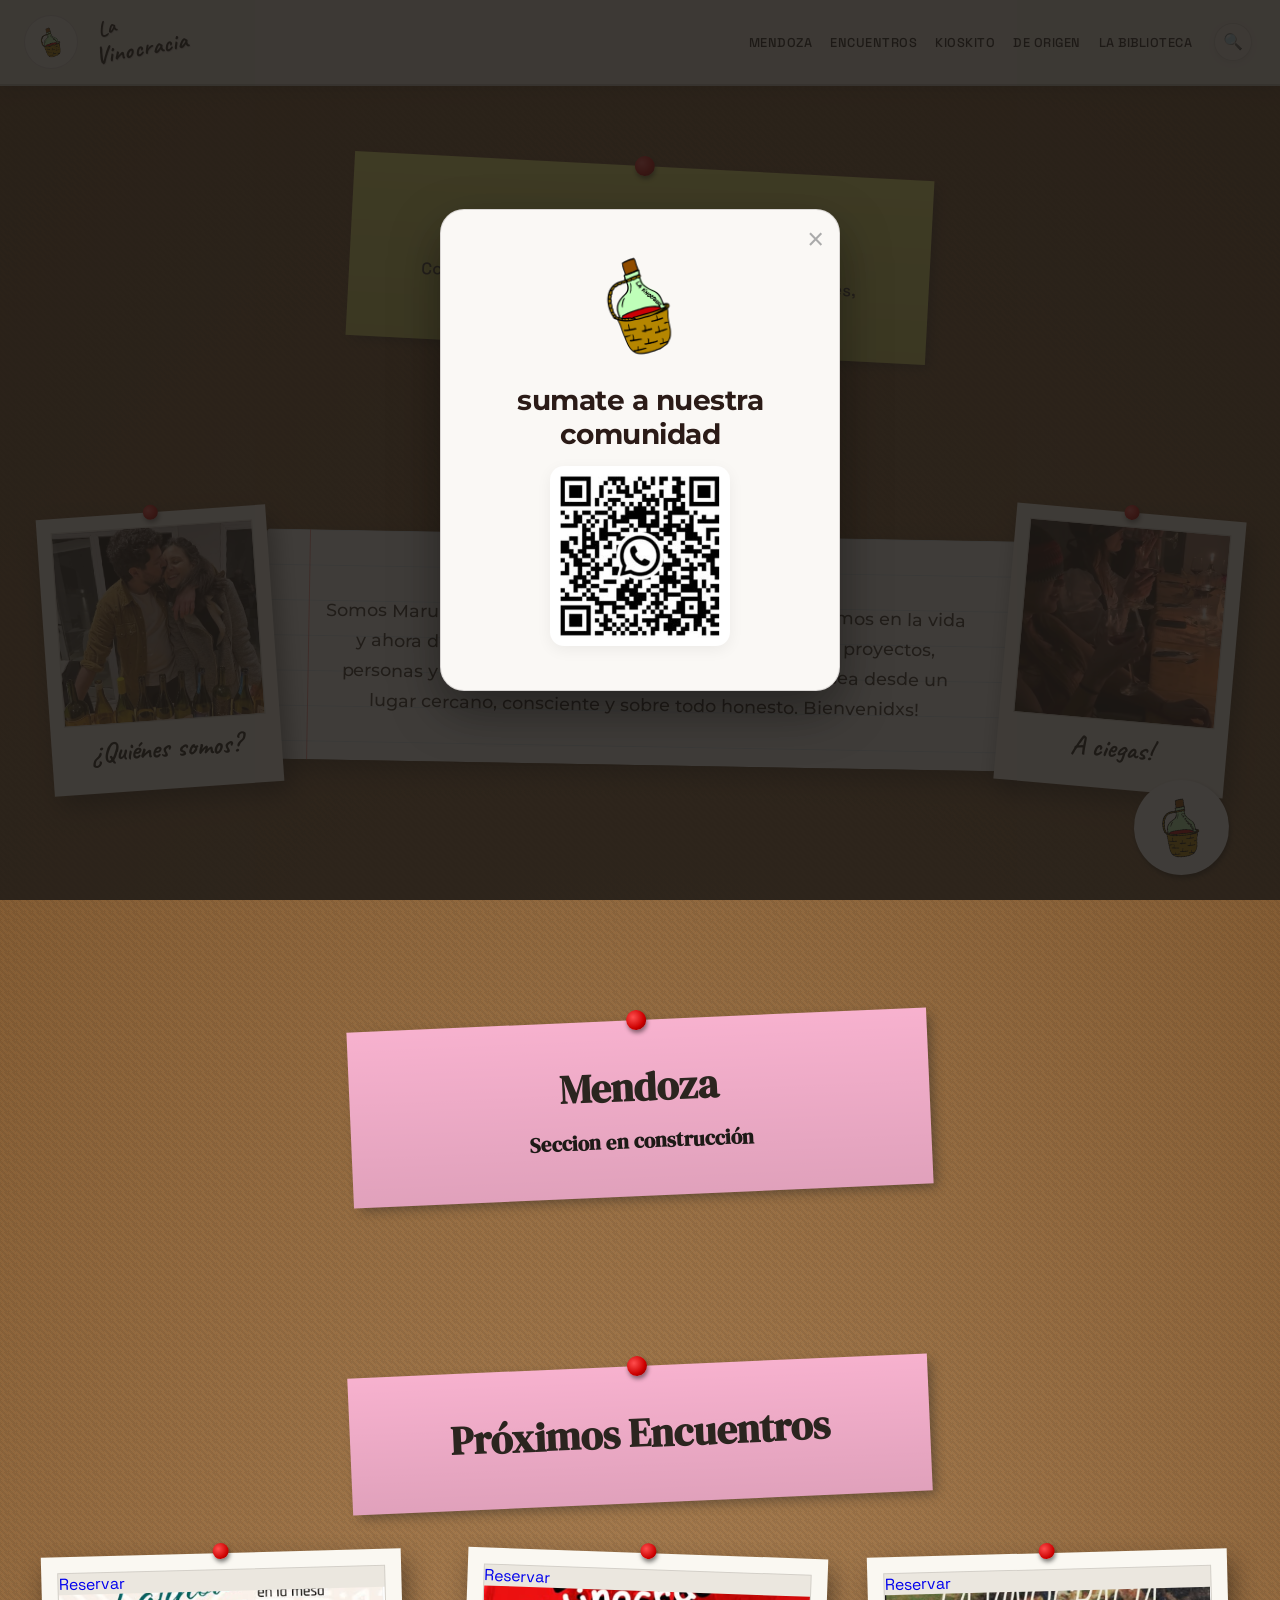
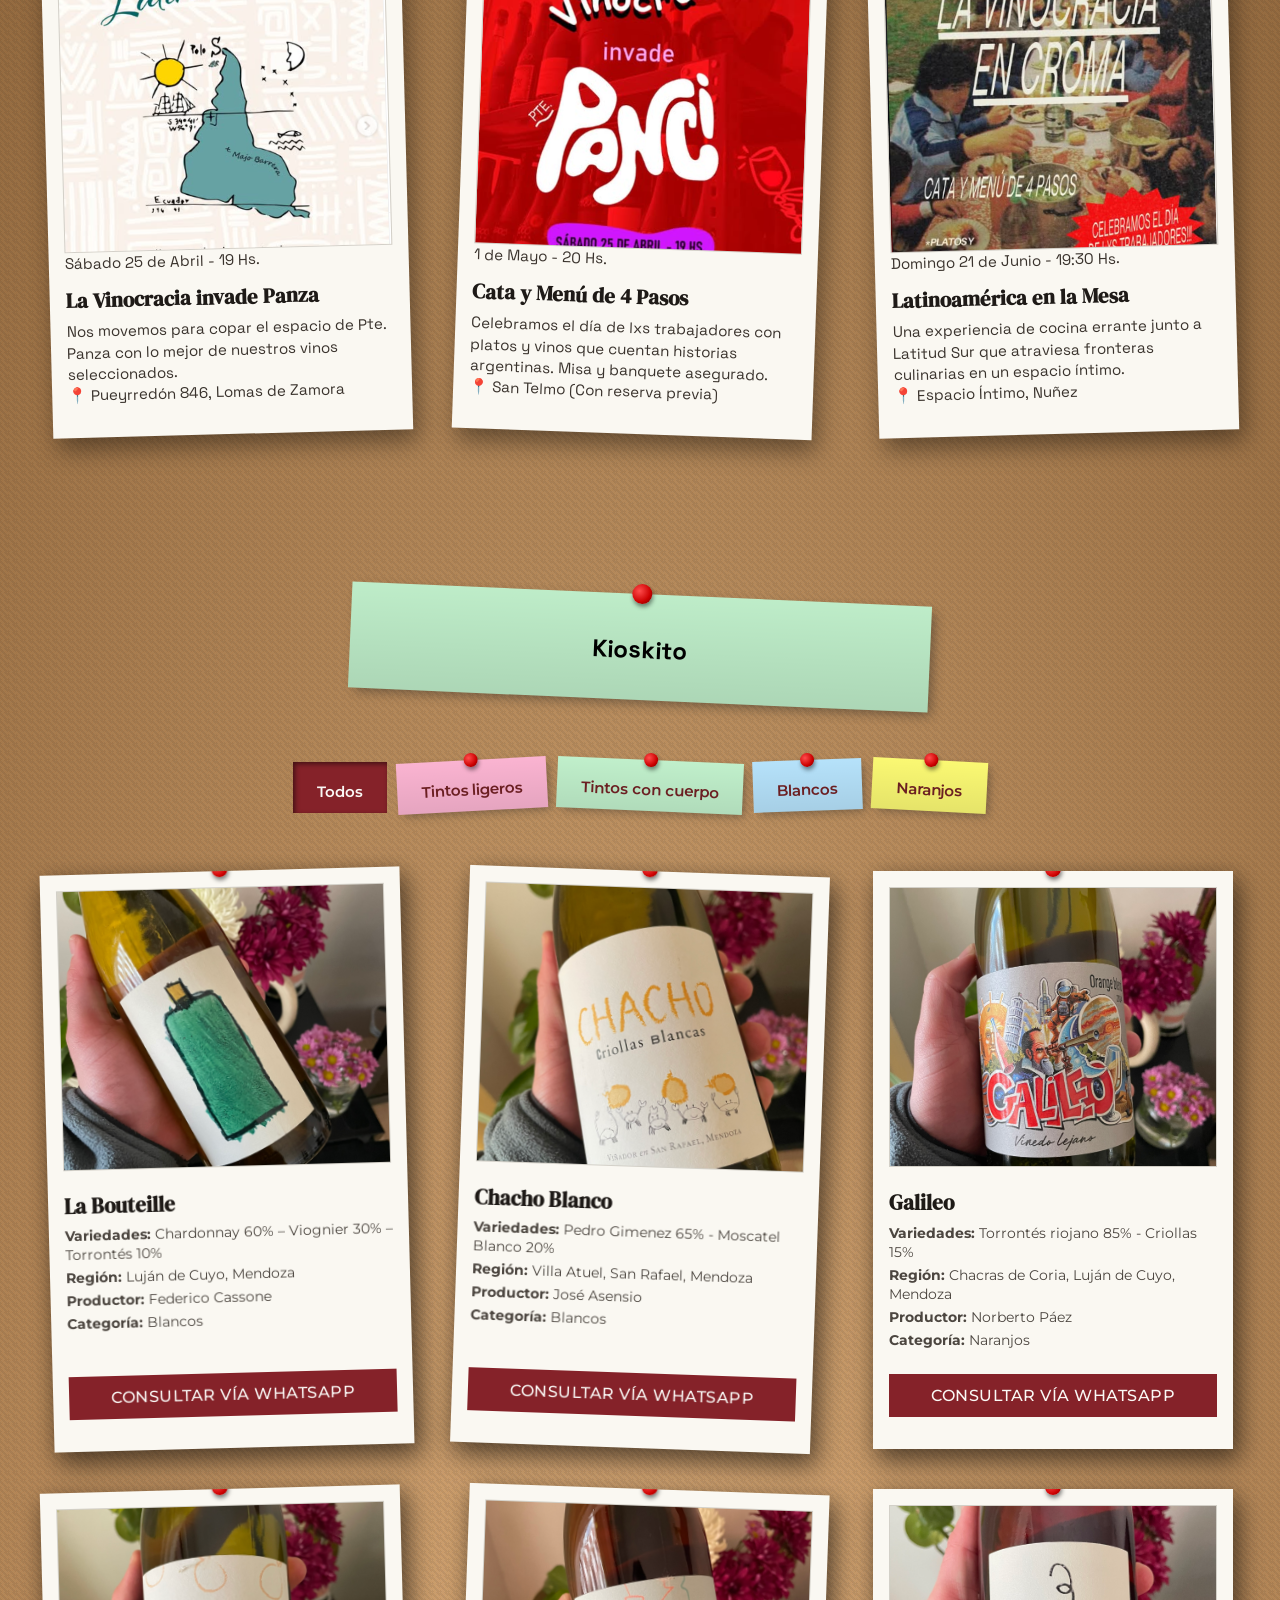
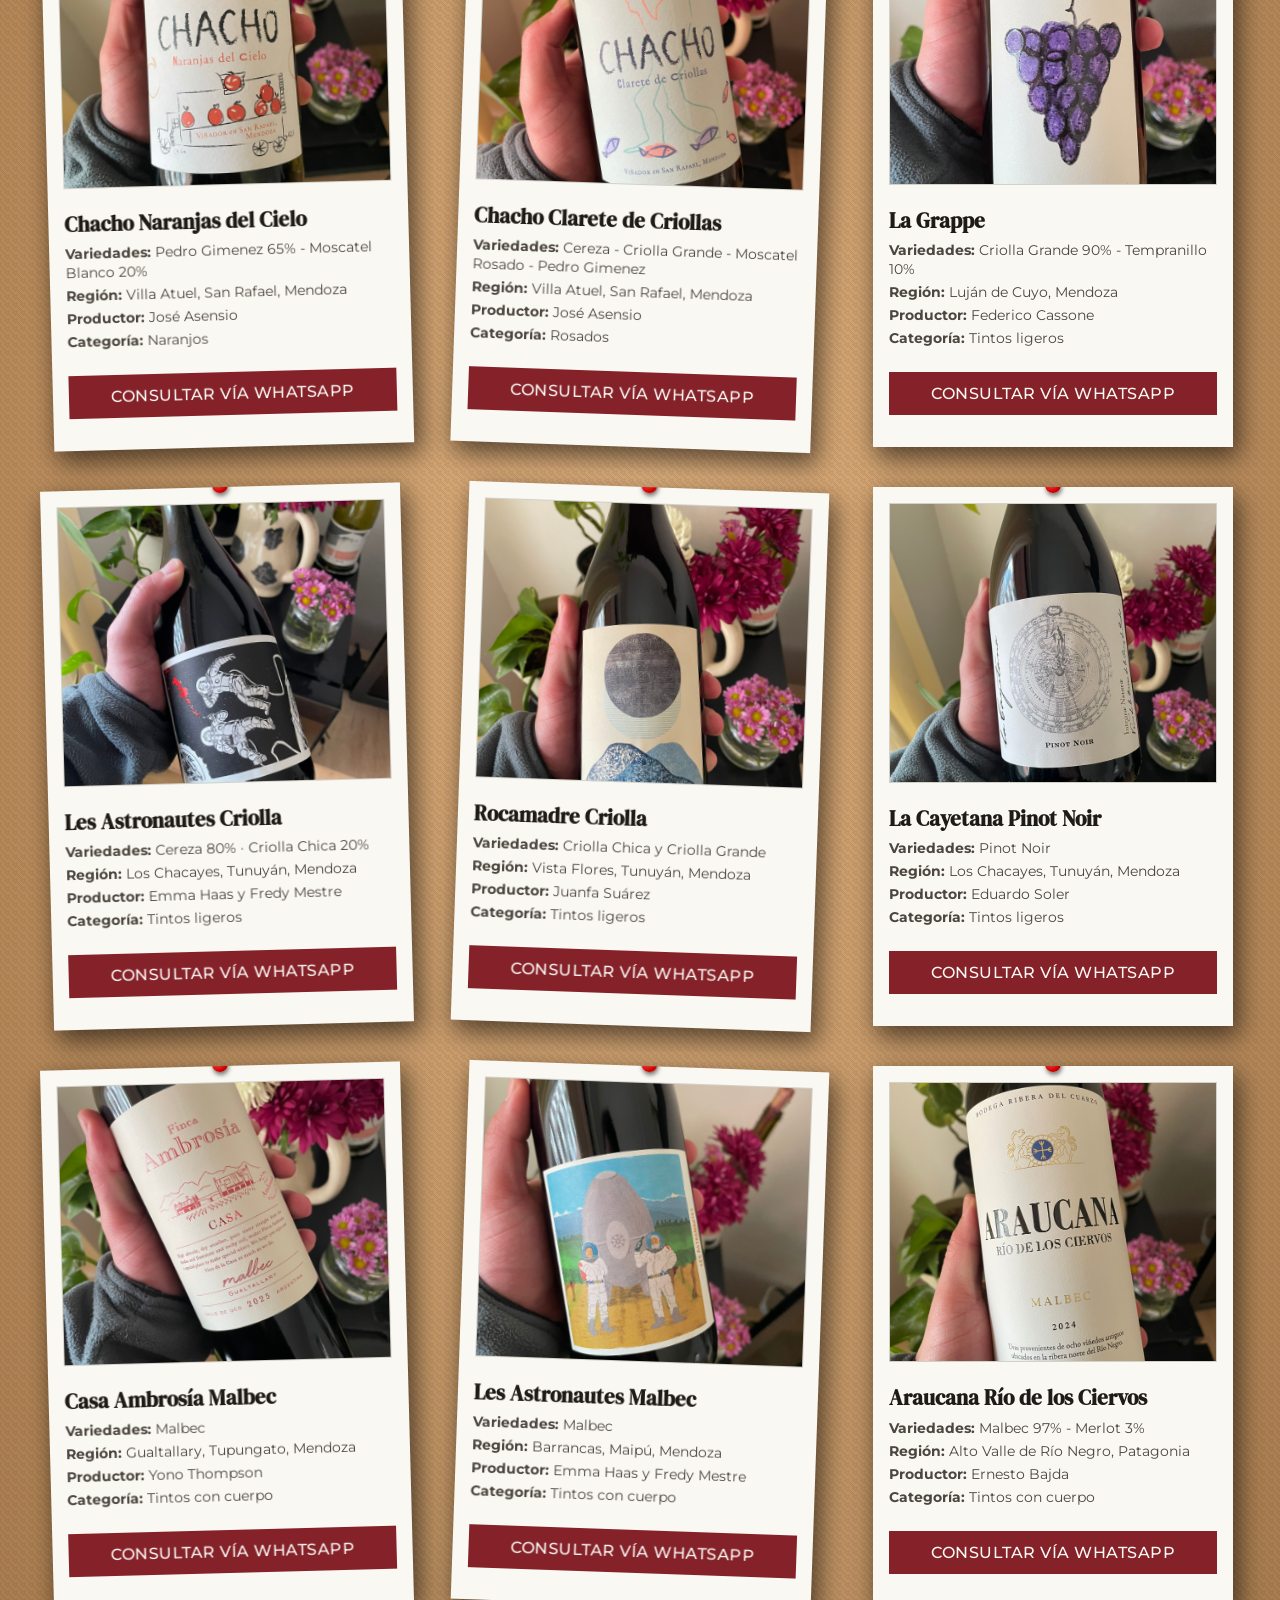
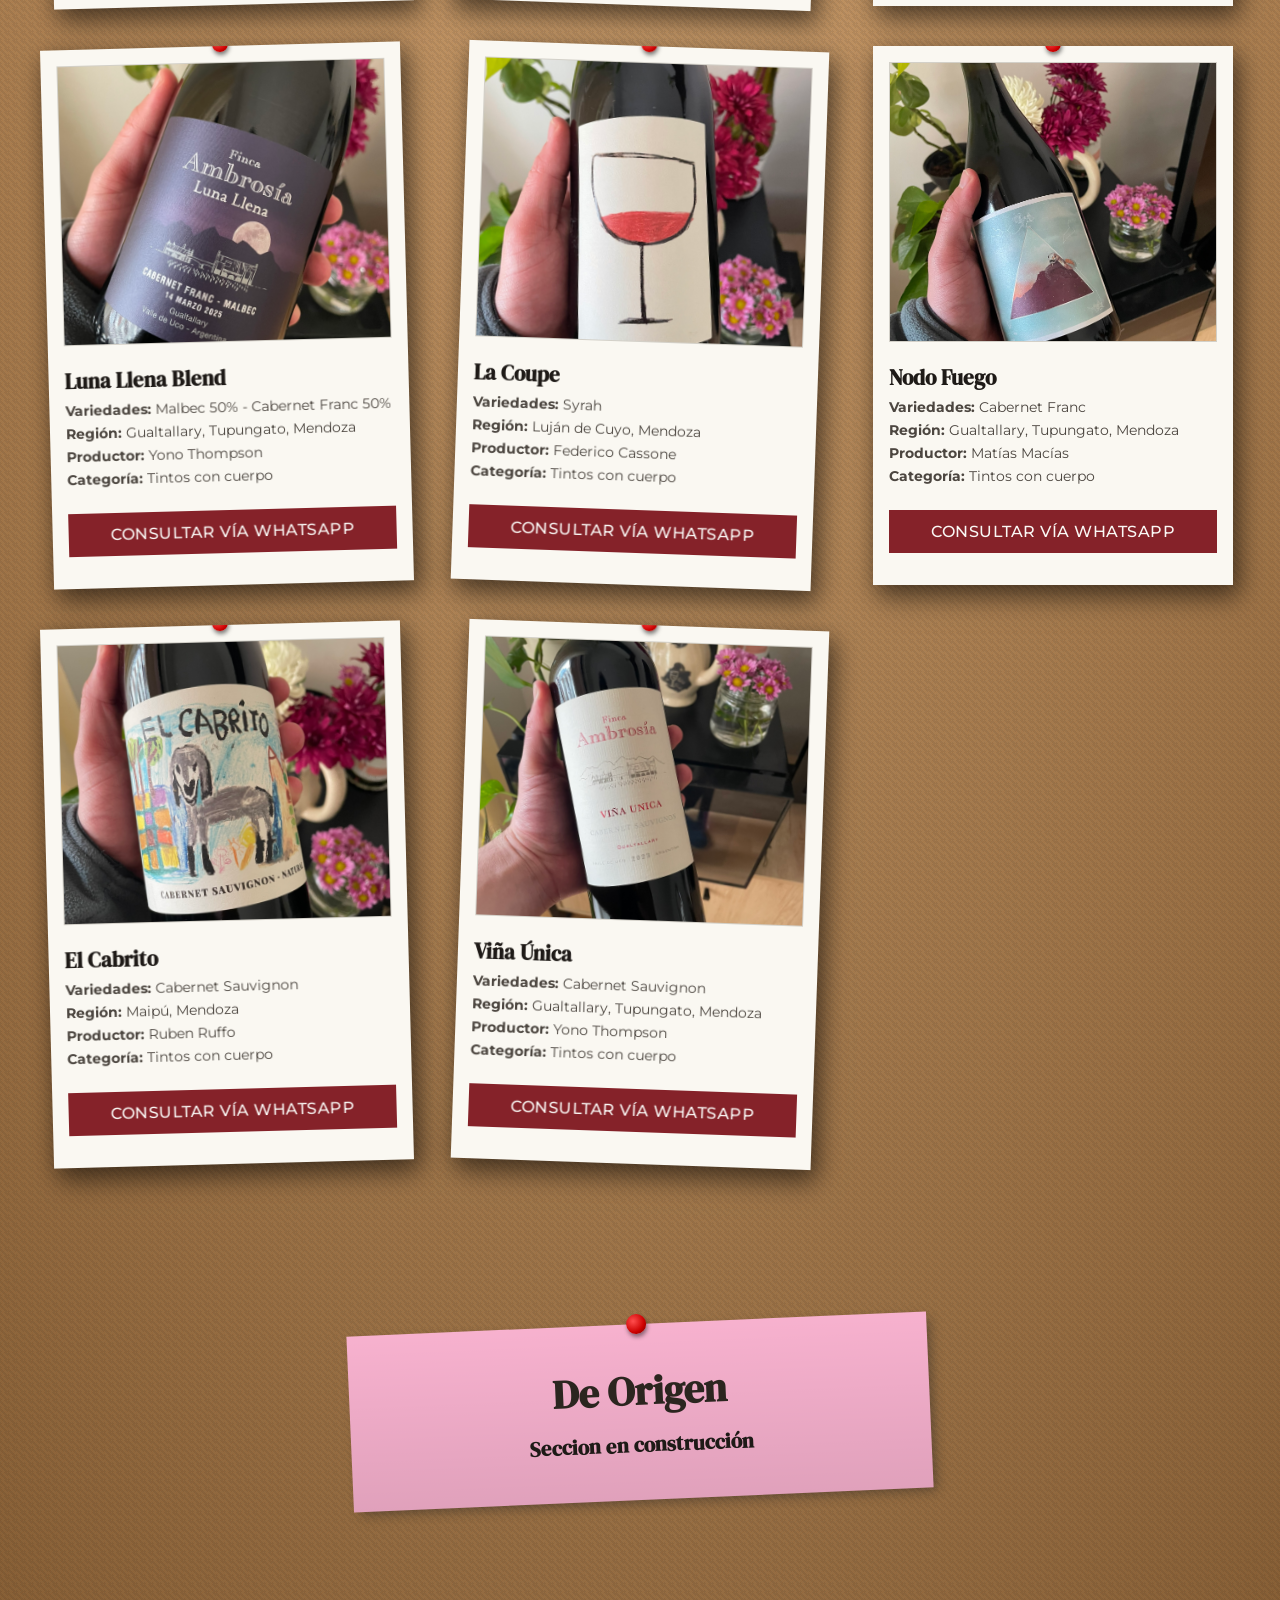
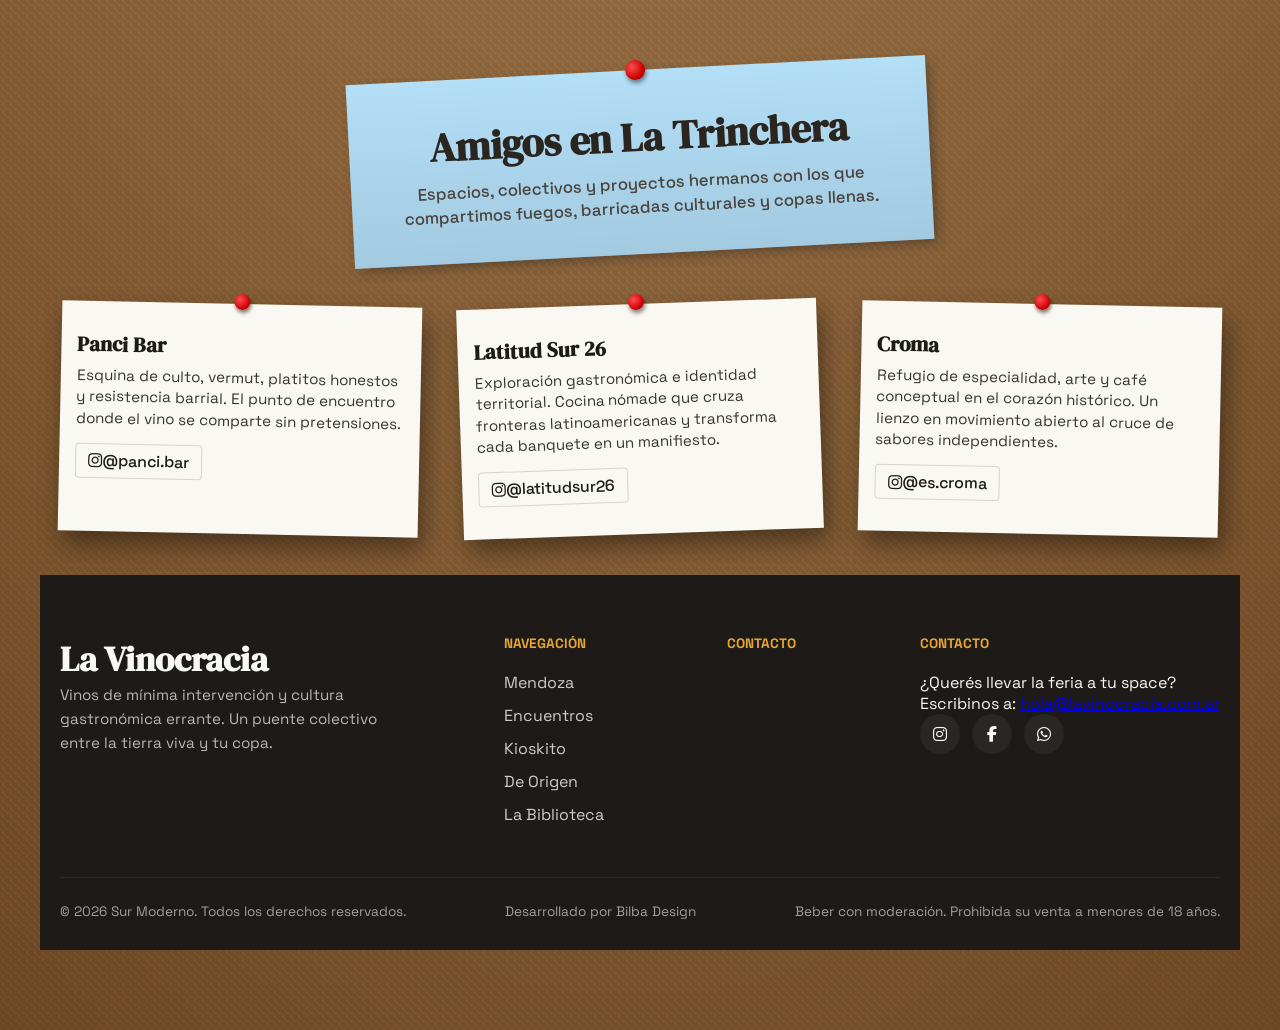
==== index.html @ 00383604 "overlay primera version" ====
<!DOCTYPE html>
<html lang="es">
<head>
    <meta charset="UTF-8">
    <meta name="viewport" content="width=device-width, initial-scale=1.0">
    <title>La Vinocracia</title>
    
    <link rel="icon" href="img/Main/logo01.png" type="image/png">
    
    <link rel="stylesheet" href="https://cdnjs.cloudflare.com/ajax/libs/font-awesome/6.4.0/css/all.min.css">
    
    <link rel="stylesheet" href="estilos.css"> <!-- estilos.css no se movió, se mantiene -->
    <link rel="stylesheet" href="kioskito/kioskito.css">
</head>
<body>

    <!-- El contenedor del navbar se cargará aquí -->
    <div id="navbar-container"></div>

    <!-- El contenedor del modal se cargará aquí -->
    <div id="modal-container"></div>

    <!-- ========================================== -->
    <!-- VISTA DE BÚSQUEDA INMERSIVA (OVERLAY)      -->
    <!-- ========================================== -->
    <div id="search-overlay" class="search-overlay-container">
        <button id="search-overlay-close" class="search-overlay-close-btn" aria-label="Cerrar búsqueda">&times;</button>
        
        <div class="search-overlay-content">
            <!-- Vista 1: Buscador y Grilla de Resultados -->
            <div id="search-view">
                <input type="text" id="search-overlay-input" class="search-overlay-input" placeholder="Escribí un vino, bodega o región...">
                <div id="search-overlay-results" class="search-overlay-grid">
                    <!-- Los resultados de la búsqueda aparecerán aquí -->
                </div>
            </div>

        </div>
    </div>

    <div id="detail-overlay" class="detail-overlay-container" aria-hidden="true">
        <div class="detail-overlay-card">
            <button id="detail-overlay-close" class="detail-overlay-close-btn" aria-label="Cerrar detalle">&times;</button>
            <div id="detail-overlay-content" class="detail-overlay-content"></div>
        </div>
    </div>

    <!-- HEADER: Ahora actúa como sección base y contiene al Post-it unificado -->
    <header class="hero-section">
        <div class="main-header">
            <h1 class="header-title">La Vinocracia</h1>
            <p class="header-subtitle">Compartimos el vino y el alimento a través de lugares, culturas y personas.</p>
        </div>
    </header>

<section class="manifesto-section">
    <div class="polaroid-nosotros foto-01">
        <div class="polaroid-img-container">
            <img src="img/Main/nosotros01.png" alt="Nosotros 01" class="polaroid-photo">
        </div>
        <div class="polaroid-caption">¿Quiénes somos?</div>
    </div>

    <div class="manifesto-content">
        <p>Somos Maru y Gasti, hace mucho tiempo nos acompañamos en la vida y ahora decidimos acompañarlxs a ustedes a conocer proyectos, personas y lugares que nos convocan.
             Queremos que sea desde un lugar cercano, consciente y sobre todo honesto. Bienvenidxs!</p>
    </div>

    <div class="polaroid-nosotros foto-02">
        <div class="polaroid-img-container">
            <img src="img/Main/nosotros02.png" alt="Nosotros 02" class="polaroid-photo">
        </div>
        <div class="polaroid-caption">A ciegas!</div>
    </div>
    <div class="sticker-logo">
        <img src="img/Main/logo01.png" alt="Sticker Vinilo" class="sticker-img">
</section>
 <section id="mendoza" class="events-section">
        <div class="events-container">
            <!-- POST-IT ENCUENTROS -->
            <div class="section-title-white">
                <h2>Mendoza </h2>
                <h3 class="event-title">Seccion en construcción</h3>
            </div>

    <section id="encuentros" class="events-section">
        <div class="events-container">
            <!-- POST-IT ENCUENTROS -->
            <div class="section-title-white">
                <h2>Próximos Encuentros</h2>
            </div>

            <div class="events-grid">
                <a href="https://wa.me/5491112345678?text=%C2%A1Quiero%20una%20reserva!" target="_blank" class="event-card-link">
                    <div class="event-card">
                        <div class="image-container">
                            <div class="hover-overlay">
                                <span class="hover-text">Reservar</span>
                            </div>
                            <img src="img/eventos/evento1.png" alt="La Vinocracia invade Panza" class="card-img">
                        </div>
                        <div class="event-details">
                            <span class="event-date">Sábado 25 de Abril - 19 Hs.</span>
                            <h3 class="event-title">La Vinocracia invade Panza</h3>
                            <p class="event-description">Nos movemos para copar el espacio de Pte. Panza con lo mejor de nuestros vinos seleccionados.</p>
                            <div class="event-location">📍 Pueyrredón 846, Lomas de Zamora</div>
                        </div>
                    </div>
                </a>

                <a href="https://wa.me/5491112345678?text=%C2%A1Quiero%20una%20reserva!" target="_blank" class="event-card-link">
                    <div class="event-card">
                        <div class="image-container">
                            <div class="hover-overlay">
                                <span class="hover-text">Reservar</span>
                            </div>
                            <img src="img/eventos/evento2.png" alt="La Vinocracia en Croma" class="card-img">
                        </div>
                        <div class="event-details">
                            <span class="event-date">1 de Mayo - 20 Hs.</span>
                            <h3 class="event-title">Cata y Menú de 4 Pasos</h3>
                            <p class="event-description">Celebramos el día de lxs trabajadores con platos y vinos que cuentan historias argentinas. Misa y banquete asegurado.</p>
                            <div class="event-location">📍 San Telmo (Con reserva previa)</div>
                        </div>
                    </div>
                </a>

                <a href="https://wa.me/5491112345678?text=%C2%A1Quiero%20una%20reserva!" target="_blank" class="event-card-link">
                    <div class="event-card">
                        <div class="image-container">
                            <div class="hover-overlay">
                                <span class="hover-text">Reservar</span>
                            </div>
                            <img src="img/eventos/evento3.png" alt="Latinoamérica en la Mesa" class="card-img">
                        </div>
                        <div class="event-details">
                            <span class="event-date">Domingo 21 de Junio - 19:30 Hs.</span>
                            <h3 class="event-title">Latinoamérica en la Mesa</h3>
                            <p class="event-description">Una experiencia de cocina errante junto a Latitud Sur que atraviesa fronteras culinarias en un espacio íntimo.</p>
                            <div class="event-location">📍 Espacio Íntimo, Nuñez</div>
                        </div>
                    </div>
                </a>
            </div>
        </div>
    </section>

    <!-- ========================================== -->
    <!-- SECCIÓN: Kioskito (PRODUCTOS)               -->
    <!-- ========================================== -->
   
    <!-- El contenedor del Kioskito se cargará aquí -->
    <div id="kioskito-container"></div>

    <script src="kioskito/vinos.js"></script>
    <script src="kioskito/kioskito.js"></script>
    <script>
    function initSharedComponents() {
        // Carga el navbar en el contenedor
        fetch('navbar.html')
            .then(res => res.text())
            .then(text => {
                document.getElementById('navbar-container').innerHTML = text;
                // Avisamos a toda la aplicación que el navbar está listo.
                document.dispatchEvent(new Event('navbarLoaded'));
            });

        // Carga el modal en su contenedor y luego inicializa su lógica
        fetch('modal.html')
            .then(res => res.text())
            .then(text => {
                document.getElementById('modal-container').innerHTML = text;
                if (window.initModal) {
                    window.initModal();
                } else {
                    const modalScript = document.createElement('script');
                    modalScript.src = 'modal.js';
                    modalScript.onload = () => {
                        if (window.initModal) window.initModal();
                    };
                    document.body.appendChild(modalScript);
                }
            });
    }

    document.addEventListener("DOMContentLoaded", initSharedComponents);
</script>

 <section id="deOrigen" class="events-section">
        <div class="events-container">
            <!-- POST-IT ENCUENTROS -->
            <div class="section-title-white">
                <h2>De Origen </h2>
                <h3 class="event-title">Seccion en construcción</h3>
            </div>


    <!-- ========================================== -->
    <!-- COMPONENTE: AMIGOS EN LA TRINCHERA         -->
    <!-- ========================================== -->
    <section class="trinchera-section">
        <div class="trinchera-container">
            <!-- POST-IT TRINCHERA: Unifica título y bajada -->
            <div class="trinchera-title">
                <h2>Amigos en <span class="accent-text">La Trinchera</span></h2>
                <p class="trinchera-subtitle">Espacios, colectivos y proyectos hermanos con los que compartimos fuegos, barricadas culturales y copas llenas.</p>
            </div>
            
            <div class="trinchera-grid">
                <!-- AMIGO 1: PANCI BAR -->
                <div class="trinchera-card">
                    <div class="trinchera-badge">📍 Lomas de Zamora</div>
                    <div class="trinchera-content">
                        <h3 class="amigo-name">Panci Bar</h3>
                        <p class="amigo-bio">Esquina de culto, vermut, platitos honestos y resistencia barrial. El punto de encuentro donde el vino se comparte sin pretensiones.</p>
                        <a href="https://www.instagram.com/panci.bar/" target="_blank" class="amigo-instagram" title="Seguir a Panci Bar en Instagram">
                            <i class="fa-brands fa-instagram"></i> @panci.bar
                        </a>
                    </div>
                </div>

                <!-- AMIGO 2: LATITUD SUR -->
                <div class="trinchera-card">
                    <div class="trinchera-badge">📍 Cocina Errante</div>
                    <div class="trinchera-content">
                        <h3 class="amigo-name">Latitud Sur 26</h3>
                        <p class="amigo-bio">Exploración gastronómica e identidad territorial. Cocina nómade que cruza fronteras latinoamericanas y transforma cada banquete en un manifiesto.</p>
                        <a href="https://www.instagram.com/latitudsur26" target="_blank" class="amigo-instagram" title="Seguir a Latitud Sur 26 en Instagram">
                            <i class="fa-brands fa-instagram"></i> @latitudsur26
                        </a>
                    </div>
                </div>

                <!-- AMIGO 3: CROMA -->
                <div class="trinchera-card">
                    <div class="trinchera-badge">📍 San Telmo</div>
                    <div class="trinchera-content">
                        <h3 class="amigo-name">Croma</h3>
                        <p class="amigo-bio">Refugio de especialidad, arte y café conceptual en el corazón histórico. Un lienzo en movimiento abierto al cruce de sabores independientes.</p>
                        <a href="https://www.instagram.com/es.croma/" target="_blank" class="amigo-instagram" title="Seguir a Croma en Instagram">
                            <i class="fa-brands fa-instagram"></i> @es.croma
                        </a>
                    </div>
                </div>
            </div>
        </div>
    </section>

    <footer class="main-footer">
        <div class="footer-container">
            <div class="footer-columns">
                <div class="footer-column branding">
                    <h3 class="footer-logo">La Vinocracia</h3>
                    <p class="footer-description">Vinos de mínima intervención y cultura gastronómica errante. Un puente colectivo entre la tierra viva y tu copa.</p>
                </div>

                <div class="footer-column links">
                    <h4 class="footer-column-title">Navegación</h4>
                    <ul>
                        <li><a href="#mendoza" class="footer-link">Mendoza</a></li>
                        <li><a href="#encuentros" class="footer-link">Encuentros</a></li>
                        <li><a href="#kioskito" class="footer-link">Kioskito</a></li>
                        <li><a href="#deOrigen" class="footer-link">De Origen</a></li>
                        <li><a href="laBiblioteca/laBiblioteca.html" class="footer-link">La Biblioteca</a></li>
                    </ul>
                </div>

                <div class="footer-column contact-social">
                    <h4 class="footer-column-title">Contacto</h4>
                    <p class="footer-text">
                    </ul>
                </div>

                <div class="footer-column contact-social">
                    <h4 class="footer-column-title">Contacto</h4>
                    <p class="footer-text">
                        ¿Querés llevar la feria a tu space?<br>
                        Escribinos a: <a href="mailto:hola@lavinocracia.com.ar" class="email-link">hola@lavinocracia.com.ar</a>
                    </p>
                    
                    <div class="social-wrapper">
                        <a href="https://instagram.com" target="_blank" class="social-icon" title="Instagram">
                            <i class="fa-brands fa-instagram"></i>
                        </a>
                        <a href="https://facebook.com" target="_blank" class="social-icon" title="Facebook">
                            <i class="fa-brands fa-facebook-f"></i>
                        </a>
                        <a href="https://wa.me/5491130604617" target="_blank" class="social-icon" title="WhatsApp">
                            <i class="fa-brands fa-whatsapp"></i>
                        </a>
                    </div>
                </div>
            </div>

            <div class="footer-bottom">
                <p>&copy; 2026 Sur Moderno. Todos los derechos reservados.</p>
    
    <p class="developer-signature">
        Desarrollado por <span>Bilba Design</span>
    </p>
                <div class="legal-notice">
                    Beber con moderación. Prohibida su venta a menores de 18 años. 
                </div>
            </div>
        </div>
    </footer>


</body>

</html>
---- estilos.css ----
/* ==========================================================================
   IDENTIDAD CULTURAL: "SUR MODERNO" - TABLERO DE CORCHO COMPLETO
   ========================================================================== */

@import url('https://fonts.googleapis.com/css2?family=Caveat:wght=500;700&family=DM+Serif+Display&family=Space+Grotesk:wght=400;500;700&display=swap');

:root {
    --color-wine: #852229;
    --color-teal: #4E878C;
    --color-sun: #E6A633;
    --font-manuscrita: 'Caveat', cursive;
    --font-headers: 'DM Serif Display', serif;
    --font-body: 'Space Grotesk', sans-serif;
    
    /* Colores base exactos para simular el papel de los Post-its */
    --postit-yellow: #FFFD75;
    --postit-pink: #ffb7d5;
    --postit-green: #c4f4cf;
    --postit-blue: #b9e6ff;
}

/* ==========================================================================
   RESET GENERAL Y FONDO DE CORCHO TEXTURIZADO GLOBAL
   ========================================================================== */
* {
    box-sizing: border-box;
    margin: 0;
    padding: 0;
}

html, body {
    width: 100%;
    max-width: 100vw;
    overflow-x: hidden;
    background: 
        radial-gradient(circle at 50% 50%, rgba(255, 255, 255, 0.15), rgba(40, 25, 10, 0.45)),
        repeating-linear-gradient(45deg, rgba(28, 14, 4, 0.08) 0px, rgba(28, 14, 4, 0.08) 2px, transparent 2px, transparent 4px),
        repeating-linear-gradient(-45deg, rgba(145, 105, 65, 0.15) 0px, rgba(145, 105, 65, 0.15) 1px, transparent 1px, transparent 3px),
        radial-gradient(rgba(224, 169, 109, 0.95), rgba(171, 117, 60, 0.98));
    background-size: 100% 100%, 8px 8px, 6px 6px, 100% 100%;
    background-blend-mode: normal, multiply, overlay, normal;
    background-color: #ab753c;
    font-family: var(--font-body);
    -webkit-font-smoothing: antialiased;
}

/* ==========================================================================
   ESTILO DE LOS CONTENEDORES DE ENCABEZADOS (POST-ITS GRANDES)
   ========================================================================== */
.catalog-title, .trinchera-title, .section-title-white, .main-header {
    max-width: 580px;
    width: 90%;
    margin: 80px auto 50px auto !important;
    padding: 40px 40px 35px 40px !important; 
    position: relative !important;
    text-align: center !important;
    display: block !important;
    box-sizing: border-box !important;
    overflow: visible !important; 
    border: none !important;

    /* Sombreado de deformación realista basado en tu referencia */
    box-shadow: 5px 5px 12px -2px rgba(33,33,33,.45) !important;
    transition: transform .15s ease;
    z-index: 1;
}

/* Fusión exacta de color base plano con el degradado de relieve superior */
div.main-header        { background: linear-gradient(to bottom, rgba(0,0,0,0.03), rgba(0,0,0,0.12)), var(--postit-yellow) !important; transform: rotate(2deg) skew(-1deg,1deg) !important; }
div.section-title-white  { background: linear-gradient(to bottom, rgba(0,0,0,0.03), rgba(0,0,0,0.12)), var(--postit-pink) !important; transform: rotate(-1.5deg) skew(1deg,-1deg) !important; }
div.catalog-title        { background: linear-gradient(to bottom, rgba(0,0,0,0.03), rgba(0,0,0,0.12)), var(--postit-green) !important; transform: rotate(1.5deg) skew(-1deg,1deg) !important; }
div.trinchera-title      { background: linear-gradient(to bottom, rgba(0,0,0,0.03), rgba(0,0,0,0.12)), var(--postit-blue) !important; transform: rotate(-2deg) skew(1deg,-1deg) !important; }

/* ==========================================================================
   FILTROS: PAPEL FLOTANTE INDIVIDUAL DIRECTO SOBRE EL CORCHO
   ========================================================================== */
.filter-container {
    display: flex;
    justify-content: center;
    gap: 20px;
    margin: 40px auto 50px auto !important;
    padding: 10px !important;
    flex-wrap: wrap;
    position: relative;
    z-index: 5;
    background: transparent !important;
    box-shadow: none !important;
    border: none !important;
    overflow: visible !important;
}

.filter-btn {
    border: none !important;
    border-radius: 0px !important;
    padding: 20px 24px 12px 24px !important; /* Más margen arriba para alojar el pin de forma segura */
    font-family: var(--font-manuscrita);
    font-size: 1.6rem;
    font-weight: 700;
    cursor: pointer;
    position: relative !important;
    transition: transform .15s ease, background 0.2s ease, color 0.2s ease;
    color: #2b251f;
    overflow: visible !important;
    box-shadow: 4px 4px 10px -2px rgba(33,33,33,.4) !important;
}

/* Colores y rotaciones con el relieve integrado directamente */
.filter-btn:nth-child(4n+1) { background: linear-gradient(to bottom, rgba(0,0,0,0.02), rgba(0,0,0,0.1)), var(--postit-yellow) !important; transform: rotate(2deg) skew(-1deg,1deg); }
.filter-btn:nth-child(4n+2) { background: linear-gradient(to bottom, rgba(0,0,0,0.02), rgba(0,0,0,0.1)), var(--postit-pink) !important; transform: rotate(-2deg) skew(1deg,-1deg); }
.filter-btn:nth-child(4n+3) { background: linear-gradient(to bottom, rgba(0,0,0,0.02), rgba(0,0,0,0.1)), var(--postit-green) !important; transform: rotate(1.5deg) skew(-1deg,1deg); }
.filter-btn:nth-child(4n+4) { background: linear-gradient(to bottom, rgba(0,0,0,0.02), rgba(0,0,0,0.1)), var(--postit-blue) !important; transform: rotate(-1deg) skew(1deg,-1deg); }

.filter-btn:hover {
    transform: scale(1.05) rotate(0deg) skew(0deg) !important;
    box-shadow: 5px 8px 14px -1px rgba(33,33,33,0.5) !important;
    z-index: 10;
}

.filter-btn.active {
    background: var(--color-wine) !important;
    color: #FAF8F5 !important;
    transform: translateY(2px) rotate(0deg) skew(0deg) !important;
    box-shadow: inset 2px 2px 5px rgba(0,0,0,0.5) !important;
}
.filter-btn.active::before { display: none !important; }

/* ==========================================================================
   SISTEMA DE PINES CON ANCLAJE MATEMÁTICO AL BORDE SUPERIOR
   ========================================================================== */
.catalog-title::before, 
.main-header::before, 
.section-title-white::before, 
.trinchera-title::before,
.filter-btn::before {
    content: "" !important;
    position: absolute !important;
    top: 0 !important; /* Clavado exactamente en el borde superior de la hoja */
    left: 50% !important;
    /* translate(-50%, -50%) hace que el centro exacto del círculo sea el punto de anclaje */
    transform: translate(-50%, -50%) !important;
    z-index: 99 !important;
    background: radial-gradient(circle at 35% 35%, #ff4d4d, #cc0000 60%, #660000) !important;
    border-radius: 50% !important;
    box-shadow: 1px 3px 4px rgba(0, 0, 0, 0.45) !important;
}

/* El tamaño se maneja de forma independiente sin romper la posición */
.catalog-title::before, 
.main-header::before, 
.section-title-white::before, 
.trinchera-title::before {
    width: 20px !important;
    height: 20px !important;
}

.filter-btn::before {
    width: 14px !important;
    height: 14px !important;
}

/* Limpieza de selectores viejos que tiraban el pin al h1 */
.catalog-title h1::before, .main-header h1::before, .section-title-white h2::before, .trinchera-title h2::before {
    display: none !important;
}
/* ==========================================================================
   TEXTOS INTERNOS DE LOS ENCABEZADOS
   ========================================================================== */
.catalog-title h1, .main-header h1, .section-title-white h2, .trinchera-title h2 {
    font-family: var(--font-headers) !important;
    color: #2b251f !important;
    font-size: 2.5rem !important;
    margin-bottom: 8px !important;
    background: transparent !important;
}

.catalog-title p, .main-header p, .section-title-white p, .trinchera-title p {
    font-family: var(--font-body) !important;
    color: #4a433c !important;
    font-size: 1.05rem !important;
    line-height: 1.4 !important;
    font-weight: 500 !important;
    background: transparent !important;
}

/* ==========================================================================
   TARJETAS DE CONTENIDO: ESTILO FOTOGRAFÍA POLAROID CLAVADA AL CORCHO
   ========================================================================== */
.events-section, .catalog-section, .trinchera-section { 
    padding: 40px 20px; 
    max-width: 1300px; 
    margin: 0 auto;
    background: transparent !important;
}

.events-grid, .catalog-grid, .trinchera-grid {
    display: grid;
    grid-template-columns: repeat(auto-fit, minmax(320px, 1fr));
    gap: 40px;
    justify-items: center;
    align-items: start;
    width: 100%;
    background: transparent !important;
}

/* Estilo de foto Polaroid */
.event-card, .wine-card, .trinchera-card {
    background-color: #FAF8F2 !important; 
    border: none !important;
    border-radius: 0px !important;
    border-top-left-radius: 0px !important;
    border-top-right-radius: 0px !important;
    border-bottom-left-radius: 0px !important;
    border-bottom-right-radius: 0px !important;
    padding: 16px 16px 32px 16px !important;
    /* Sombra profunda sobre el fondo texturizado de corcho */
    box-shadow: 5px 12px 24px rgba(0, 0, 0, 0.42) !important;
    position: relative !important;
    display: flex;
    flex-direction: column;
    width: 100%;
    max-width: 360px;
    height: 100%; 
    transition: transform 0.3s ease, box-shadow 0.3s ease;
}

/* Alfiler individual superior para fijar cada Polaroid */
.event-card::before, .wine-card::before, .trinchera-card::before {
    content: "" !important;
    position: absolute !important;
    top: -10px !important;
    left: 50% !important;
    transform: translateX(-50%) !important;
    width: 16px !important;
    height: 16px !important;
    z-index: 85 !important;
    background: radial-gradient(circle at 35% 35%, #ff4d4d, #cc0000 65%, #730000) !important;
    border-radius: 50% !important;
    box-shadow: 1px 3px 4px rgba(0, 0, 0, 0.5) !important;
}

/* Inclinaciones realistas de las fotos */
.events-grid .event-card-link:nth-child(odd) .event-card,
.catalog-grid .wine-card:nth-child(3n+1) { transform: rotate(-1.5deg); }
.events-grid .event-card-link:nth-child(even) .event-card,
.catalog-grid .wine-card:nth-child(3n+2) { transform: rotate(2deg); }
.trinchera-grid .trinchera-card:nth-child(odd) { transform: rotate(1.2deg); }
.trinchera-grid .trinchera-card:nth-child(even) { transform: rotate(-2deg); }

.event-card:hover, .wine-card:hover, .trinchera-card:hover {
    transform: scale(1.04) rotate(0deg) !important;
    box-shadow: 8px 20px 32px rgba(0, 0, 0, 0.52) !important;
    z-index: 95;
}

/* ==========================================================================
   COMPONENTES INTERNOS DE LAS POLAROIDS
   ========================================================================== */
.event-card-link { text-decoration: none; width: 100%; display: flex; justify-content: center; }
.image-container, .wine-img-container { width: 100%; height: 280px; overflow: hidden; background-color: #EBE7DF; border: 1px solid rgba(0,0,0,0.1); }
.card-img, .wine-img { width: 100%; height: 100%; object-fit: cover; }
.event-title, .wine-title, .amigo-name { font-family: var(--font-headers) !important; color: #1E1A17 !important; margin: 12px 0 6px 0; font-size: 1.3rem; }
.event-description, .wine-description, .amigo-bio, .event-date, .wine-price, .event-location { color: #3A332D !important; font-size: 0.95rem; line-height: 1.4; }
.wine-price { font-size: 1.4rem; font-weight: 700; margin-top: auto; padding-top: 15px; }
.whatsapp-btn { display: flex; align-items: center; justify-content: center; background-color: var(--color-wine); color: #FAF8F5 !important; padding: 12px; text-decoration: none; font-family: var(--font-body); font-weight: 500; text-transform: uppercase; letter-spacing: 0.5px; border-radius: 4px; margin-top: 10px; transition: background-color 0.2s ease; }
.whatsapp-btn:hover { background-color: #5c161b; }
.trinchera-badge, .badge, .manifesto-divider { display: none !important; }
.amigo-instagram { display: inline-flex; align-items: center; color: #1E1A17; text-decoration: none; font-weight: 500; margin-top: 15px; border: 1px solid rgba(0,0,0,0.15); padding: 6px 12px; border-radius: 4px; }
.amigo-instagram:hover { background-color: #1E1A17; color: #FAF8F5 !important; }

/* ==========================================================================
   SECCIÓN EXTRA: EL MANIFIESTO (Hoja de Cuaderno Escrita)
   ========================================================================== */
.manifesto-section { padding: 40px 20px; display: flex; justify-content: center; align-items: center; }
.manifesto-content {
    position: relative; max-width: 750px; width: 100%; margin: 0 auto;
    background-color: #FFFFFF !important;
    background-image: linear-gradient(rgba(197, 222, 239, 0.6) 1px, transparent 1px) !important;
    background-size: 100% 2.2rem;
    border-left: 1px solid #e0e0e0;
    border-radius: 4px 2px 5px 3px;
    padding: 65px 45px 45px 55px;
    transform: rotate(1deg);
    box-shadow: 4px 10px 25px rgba(0, 0, 0, 0.4);
}

.manifesto-content p {
    font-family: 'Montserrat', sans-serif !important; /* Usamos la nueva fuente */
    font-size: 1.1rem !important; /* Tamaño más legible y moderno */
    line-height: 1.7 !important; /* Espaciado entre líneas cómodo */
    color: #3a332d !important; /* Color de texto oscuro y cálido */
    font-weight: 500 !important;
    text-align: center !important; /* Centrado para que acompañe el diseño */
}
.manifesto-content::after {
    content: ""; position: absolute; top: 0; left: 42px; width: 1px; height: 100%;
    background-color: rgba(239, 83, 80, 0.6);
}
.manifesto-content::before {
    content: ""; position: absolute; top: 15px; left: 50%; transform: translateX(-50%);
    width: 24px; height: 24px; z-index: 50;
    background: radial-gradient(circle at 35% 35%, #ff4d4d, #b30000 70%, #660000);
    border-radius: 50%;
    box-shadow: 2px 6px 6px rgba(0, 0, 0, 0.6);
}

/* ==========================================================================
   ESTRUCTURAS ACCESORIAS: NAVBAR, FOOTER Y MODAL
   ========================================================================== */
.navbar { display: flex; align-items: center; justify-content: space-between; gap: 20px; padding: 12px 24px; background-color: rgba(245, 242, 235, 0.95); border-bottom: 2px solid rgba(30, 26, 23, 0.2); box-shadow: 0 4px 15px rgba(0,0,0,0.2); position: relative; z-index: 100; }
.nav-identity { display: flex; align-items: center; gap: 8px; flex-wrap: nowrap; min-width: 0; }
.logo-container { width: 54px; height: 54px; border-radius: 50%; border: 1px solid rgba(30, 26, 23, 0.15); display: flex; align-items: center; justify-content: center; background-color: #FAF8F5; overflow: hidden; flex-shrink: 0; }
.logo-img { width: 78%; height: 78%; object-fit: contain; display: block; }
.svg-container { width: 220px; height: 60px; overflow: hidden; margin-left: 2px; margin-top: 0; flex-shrink: 0; }
.svg-container svg { width: 100%; height: 100%; }
.svg-container svg text, .svg-container svg path { fill: #1E1A17 !important; }
.nav-brand-link { text-decoration: none; color: inherit; display: flex; align-items: center; }
.nav-menu { display: flex; gap: 18px; align-items: center; flex-wrap: wrap; justify-content: flex-end; }
.nav-menu a { color: #1E1A17; font-weight: 500; letter-spacing: 0.5px; text-transform: uppercase; font-size: 0.8rem; text-decoration: none; transition: color 0.3s ease; white-space: nowrap; }
.nav-menu a:hover { color: var(--color-wine); }

.main-footer { background-color: #1E1A17; color: #FAF8F5; padding: 60px 20px 30px 20px; position: relative; z-index: 90; }
.footer-container { max-width: 1200px; margin: 0 auto; }
.footer-columns { display: flex; flex-wrap: wrap; gap: 40px; justify-content: space-between; margin-bottom: 40px; }
.footer-logo { font-family: var(--font-headers); font-size: 2.2rem; }
.footer-description { opacity: 0.7; font-size: 0.95rem; line-height: 1.6; max-width: 320px; }
.footer-column-title { color: var(--color-sun); font-size: 0.85rem; text-transform: uppercase; margin-bottom: 20px; font-weight: 700; }
.footer-column ul { list-style: none; }
.footer-column ul li { margin-bottom: 12px; }
.footer-link { color: #FAF8F5; text-decoration: none; opacity: 0.8; }
.footer-link:hover { color: var(--color-sun); opacity: 1; }
.social-wrapper { display: flex; gap: 12px; }
.social-icon { display: inline-flex; width: 40px; height: 40px; border-radius: 50%; background-color: rgba(255,255,255,0.05); color: #FAF8F5; align-items: center; justify-content: center; text-decoration: none; }
.social-icon:hover { background-color: #FAF8F5; color: #1E1A17; }
.footer-bottom { border-top: 1px solid rgba(255,255,255,0.1); padding-top: 25px; display: flex; justify-content: space-between; font-size: 0.85rem; opacity: 0.6; }

.modal-overlay { 
    position: fixed; 
    top: 0; 
    left: 0; 
    width: 100vw; 
    height: 100vh; 
    background-color: rgba(30, 26, 23, 0.85); 
    display: none; /* ← ESTO es lo que hace que no se meta adentro del index al cargar */
    justify-content: center; 
    align-items: center; 
    z-index: 99999; /* Se asegura de flotar arriba de todo el contenido */
}
.modal-overlay.mostrar { 
    display: flex !important; 
}
.modal-card-comunidad { 
    position: relative; 
    width: 90%;
    max-width: 400px; /* Reducimos sutilmente el ancho para equilibrar la forma */
    background-color: #FAF8F5; 
    border: 1px solid rgba(30, 26, 23, 0.15); 
    border-radius: 24px; 
    padding: 30px 25px 25px 25px; /* Reducción real de aire arriba y abajo */
    box-shadow: 0 20px 50px rgba(0,0,0,0.4); 
    text-align: center;
    box-sizing: border-box;
    font-family: 'Montserrat', sans-serif; /* Forzamos Montserrat a toda la tarjeta */
}

/* Botón de cerrar (la X) */
.modal-close-btn {
    position: absolute;
    top: 15px;
    right: 15px;
    background: transparent;
    border: none;
    font-size: 1.8rem;
    color: #aaa;
    cursor: pointer;
    line-height: 1;
    transition: color 0.2s ease;
}
.modal-close-btn:hover {
    color: #1E1A17;
}

/* El Logo Grande y con Buena Presencia */
.modal-comunidad-logo {
    width: 130px; /* Tamaño ideal: imponente pero sin estirar el modal hacia abajo */
    height: auto;
    object-fit: contain;
    margin: 0 auto 5px auto;
    display: inline-block;
}

/* Título Montserrat Bold con espacios compactos */
.modal-comunidad-body h2 {
    font-family: 'Montserrat', sans-serif;
    font-weight: 700;
    font-size: 1.75rem; /* Ajustamos un pelín el tamaño para que no quiebre toscamente */
    color: #2b1b17;
    margin-top: 5px;
    margin-bottom: 15px; /* Espacio controlado con el QR */
    letter-spacing: -0.5px;
    line-height: 1.2;
}

/* El enlace y contenedor del QR */
.modal-qr-link {
    display: inline-block;
    margin-bottom: 15px; /* Reducido para acortar el largo total */
    text-decoration: none;
    transition: transform 0.2s ease;
}
.modal-qr-link:hover {
    transform: scale(1.02);
}

/* Tamaño del QR equilibrado */
.modal-qr-img {
    width: 180px; /* Reducido de 210px a 180px para compactar el largo del modal */
    height: 180px;
    object-fit: contain;
    display: block;
    background: white;
    padding: 8px;
    border-radius: 14px;
    box-shadow: 0 4px 15px rgba(0, 0, 0, 0.06);
}

/* Texto de bajada inferior en Montserrat */
.modal-call-action {
    font-family: 'Montserrat', sans-serif;
    font-weight: 400;
    font-size: 0.9rem;
    color: #555555;
    line-height: 1.4;
    margin: 0 auto;
    max-width: 290px;
}
/*==================================================
   VISTA RESPONSIVE MOBILE OPTIMIZATION
 ========================================================================== */
@media (max-width: 768px) {
    .navbar { flex-direction: column; gap: 12px; padding: 12px 14px; }
    .nav-brand-link { width: 100%; justify-content: center; }
    .nav-identity { justify-content: center; }
    .logo-container { width: 46px; height: 46px; }
    .svg-container { width: 200px; height: 56px; margin-top: 0; }
    .nav-menu { width: 100%; justify-content: center; gap: 10px 14px; flex-wrap: wrap; }
    .nav-menu a { font-size: 0.72rem; }
    .nav-search-container { margin-left: 0; width: 100%; justify-content: center; }
    .nav-search-container input { width: 100%; max-width: 220px; }
    .nav-search-container input:focus { width: 100%; max-width: 220px; }
    
    .catalog-title, .trinchera-title, .section-title-white, .main-header {
        max-width: 92%;
        padding: 25px 25px !important;
    }
    .catalog-title h1, .main-header h1, .section-title-white h2, .trinchera-title h2 { font-size: 2rem !important; }
    
    .manifesto-content { padding: 55px 20px 30px 35px; }
    .manifesto-content p { font-size: 1.55rem; line-height: 2.2rem; }
    .manifesto-content::after { left: 28px; }

    .filter-container { gap: 12px; padding: 0 10px; }
    .filter-btn { padding: 16px 14px 8px 14px !important; font-size: 1.3rem; }

    .events-grid, .catalog-grid, .trinchera-grid {
        grid-template-columns: 1fr;
        gap: 35px;
        padding: 0 10px;
    }
    .footer-columns { flex-direction: column; text-align: center; }
    .footer-bottom { flex-direction: column; gap: 15px; text-align: center; }
}
/* ==========================================================================
   POLAROID "NOSOTROS" AL COSTADO DEL MANIFIESTO
   ========================================================================== */
.manifesto-section {
    position: relative; /* Clave para que la foto se acomode respecto a esta sección */
    overflow: visible !important;
}

.polaroid-nosotros {
    position: absolute;
    right: 4%; /* Se posiciona a la derecha del texto */
    top: 50%;
    transform: translateY(-50%) rotate(4deg); /* Centrada verticalmente y girada */
    background-color: #FAF8F2 !important;
    padding: 14px 14px 28px 14px !important;
    width: 240px; /* Tamaño ideal de marco secundario */
    box-shadow: 6px 12px 24px rgba(0, 0, 0, 0.45) !important;
    z-index: 60; /* Por encima del fondo y sutilmente del borde del manifiesto */
    transition: transform 0.3s ease, box-shadow 0.3s ease;
}

/* Contenedor de la foto (Formato cuadrado clásico) */
.polaroid-img-container {
    width: 100%;
    height: 210px;
    overflow: hidden;
    background-color: #EBE7DF;
    border: 1px solid rgba(0, 0, 0, 0.08);
}

.polaroid-photo {
    width: 100%;
    height: 100%;
    object-fit: cover;
}

/* Epígrafe inferior con tu fuente manuscrita */
.polaroid-caption {
    font-family: var(--font-manuscrita) !important;
    font-size: 1.8rem;
    color: #1E1A17;
    text-align: center;
    margin-top: 12px;
    font-weight: 700;
}

/* Efecto Hover para que sea interactiva al pasar el mouse */
.polaroid-nosotros:hover {
    transform: translateY(-50%) scale(1.06) rotate(0deg) !important;
    box-shadow: 10px 20px 35px rgba(0, 0, 0, 0.55) !important;
    z-index: 99;
}

/* ==========================================================================
   PIN ROJO MATEMÁTICO EN EL BORDE DE LA POLAROID
   ========================================================================== */
.polaroid-nosotros::before {
    content: "" !important;
    position: absolute !important;
    top: 0 !important; /* Clavado exacto en la línea superior del papel */
    left: 50% !important;
    transform: translate(-50%, -50%) !important; /* Eje central perfecto */
    width: 16px !important;
    height: 16px !important;
    z-index: 99 !important;
    background: radial-gradient(circle at 35% 35%, #ff4d4d, #cc0000 60%, #660000) !important;
    border-radius: 50% !important;
    box-shadow: 1px 3px 5px rgba(0, 0, 0, 0.5) !important;
}

/* ==========================================================================
   CONTENEDOR Y ESTILOS PARA EL COLLAGE DE POLAROIDS
   ========================================================================== */
.manifesto-section {
    position: relative;
    overflow: visible !important;
}

/* Contenedor general en el ala derecha */
.polaroids-container {
    position: absolute;
    right: 2%;
    top: 50%;
    transform: translateY(-50%);
    width: 260px;
    height: auto;
    display: flex;
    flex-direction: column;
    gap: 25px; /* Separación vertical entre las fotos */
    z-index: 60;
}

/* Estilo base de Polaroid unificado */
.polaroid-nosotros {
    background-color: #FAF8F2 !important;
    padding: 14px 14px 24px 14px !important;
    width: 230px; /* Un toque más compactas para que entren cómodas */
    box-shadow: 5px 10px 20px rgba(0, 0, 0, 0.4) !important;
    position: relative !important;
    transition: transform 0.3s ease, box-shadow 0.3s ease, z-index 0.1s;
}

/* --- Foto 01: Inclinada a la derecha --- */
.polaroid-nosotros.foto-01 {
    transform: rotate(4deg);
    z-index: 61;
}

/* --- Foto 02: Inclinada a la izquierda y ligeramente desplazada --- */
.polaroid-nosotros.foto-02 {
    transform: rotate(-3deg) translateX(-15px);
    z-index: 62; /* Se encabalga levemente sobre la de arriba */
}

/* Contenedor interno de imagen */
.polaroid-img-container {
    width: 100%;
    height: 195px;
    overflow: hidden;
    background-color: #EBE7DF;
    border: 1px solid rgba(0, 0, 0, 0.08);
}

.polaroid-photo {
    width: 100%;
    height: 100%;
    object-fit: cover;
}

/* Texto manuscrito inferior */
.polaroid-caption {
    font-family: var(--font-manuscrita) !important;
    font-size: 1.7rem;
    color: #1E1A17;
    text-align: center;
    margin-top: 10px;
    font-weight: 700;
}

/* Hover interactivo individual */
.polaroid-nosotros:hover {
    transform: scale(1.08) rotate(0deg) translateX(0) !important;
    box-shadow: 10px 18px 32px rgba(0, 0, 0, 0.55) !important;
    z-index: 99 !important; /* Se va al frente al pasar el mouse */
}

/* ==========================================================================
   PIN ROJO MATEMÁTICO EN EL BORDE DE AMBAS FOTOS
   ========================================================================== */
.polaroid-nosotros::before {
    content: "" !important;
    position: absolute !important;
    top: 0 !important; /* Justo en el borde superior del papel */
    left: 50% !important;
    transform: translate(-50%, -50%) !important;
    width: 15px !important;
    height: 15px !important;
    z-index: 99 !important;
    background: radial-gradient(circle at 35% 35%, #ff4d4d, #cc0000 60%, #660000) !important;
    border-radius: 50% !important;
    box-shadow: 1px 3px 5px rgba(0, 0, 0, 0.45) !important;
}

/* ==========================================================================
   RESPONSIVE: PASAR ABAJO EN PANTALLAS CHICAS
   ========================================================================== */
@media (max-width: 1100px) {
    .polaroids-container {
        position: relative !important;
        right: auto !important;
        top: auto !important;
        transform: translateY(0) !important;
        width: 100%;
        flex-direction: row; /* Se ponen una al lado de la otra en mobile */
        justify-content: center;
        gap: 20px;
        margin-top: 40px !important;
    }
    
    .polaroid-nosotros.foto-01 { transform: rotate(3deg); }
    .polaroid-nosotros.foto-02 { transform: rotate(-2deg) translateX(0); }
}

@media (max-width: 600px) {
    .polaroids-container {
        flex-direction: column; /* Columna limpia si la pantalla es muy angosta */
        align-items: center;
    }
}
/* ==========================================================================
   COLLAGE DE POLAROIDS ASIMÉTRICAS (IZQUIERDA Y DERECHA)
   ========================================================================== */
.manifesto-section {
    position: relative;
    display: flex;
    justify-content: center;
    align-items: center;
    min-height: 500px; /* Le da aire vertical para que no se encimen */
    padding: 60px 20px;
    overflow: visible !important;
}

/* Estilo base de Polaroid unificado */
.polaroid-nosotros {
    position: absolute;
    background-color: #FAF8F2 !important;
    padding: 14px 14px 24px 14px !important;
    width: 230px; 
    box-shadow: 6px 12px 24px rgba(0, 0, 0, 0.45) !important;
    z-index: 60;
    transition: transform 0.3s ease, box-shadow 0.3s ease, z-index 0.1s;
}

/* --- Foto 01: Clavada a la IZQUIERDA --- */
.polaroid-nosotros.foto-01 {
    left: 2%;
    top: 25%; /* Un poco más arriba */
    transform: rotate(-4deg);
}

/* --- Foto 02: Clavada a la DERECHA --- */
.polaroid-nosotros.foto-02 {
    right: 2%;
    top: 60%; /* Un poco más abajo para generar dinamismo */
    transform: rotate(5deg);
}

/* Contenedor interno de imagen */
.polaroid-img-container {
    width: 100%;
    height: 195px;
    overflow: hidden;
    background-color: #EBE7DF;
    border: 1px solid rgba(0, 0, 0, 0.08);
}

.polaroid-photo {
    width: 100%;
    height: 100%;
    object-fit: cover;
}

/* Texto manuscrito inferior */
.polaroid-caption {
    font-family: var(--font-manuscrita) !important;
    font-size: 1.7rem;
    color: #1E1A17;
    text-align: center;
    margin-top: 10px;
    font-weight: 700;
}

/* Hover interactivo individual */
.polaroid-nosotros:hover {
    transform: scale(1.08) rotate(0deg) !important;
    box-shadow: 12px 22px 35px rgba(0, 0, 0, 0.55) !important;
    z-index: 99 !important; /* Se va al frente de todo al pasar el mouse */
}

/* ==========================================================================
   PIN ROJO MATEMÁTICO EN EL BORDE DE LAS FOTOS
   ========================================================================== */
.polaroid-nosotros::before {
    content: "" !important;
    position: absolute !important;
    top: 0 !important; /* Justo en el borde superior del papel */
    left: 50% !important;
    transform: translate(-50%, -50%) !important;
    width: 15px !important;
    height: 15px !important;
    z-index: 99 !important;
    background: radial-gradient(circle at 35% 35%, #ff4d4d, #cc0000 60%, #660000) !important;
    border-radius: 50% !important;
    box-shadow: 1px 3px 5px rgba(0, 0, 0, 0.45) !important;
}

/* ==========================================================================
   RESPONSIVE: DISPOSICIÓN PARA PANTALLAS MEDIANAS Y CHICAS
   ========================================================================== */
@media (max-width: 1150px) {
    .manifesto-section {
        flex-direction: column !important;
        gap: 30px;
        min-height: auto;
    }
    
    .polaroid-nosotros {
        position: relative !important;
        left: auto !important;
        right: auto !important;
        top: auto !important;
        margin: 10px auto !important;
    }
    
    .polaroid-nosotros.foto-01 { transform: rotate(-2deg); }
    .polaroid-nosotros.foto-02 { transform: rotate(3deg); }
}

/* ==========================================================================
   STICKER DE VINILO REALISTA - POSICIÓN: ABAJO A LA DERECHA
   ========================================================================== */
.sticker-logo {
    position: absolute;
    /* Lo anclamos abajo a la derecha respecto a la sección del manifiesto */
    right: 14%; 
    bottom: 8%;
    width: 110px; /* Tamaño de sticker de vinilo */
    height: 110px;
    z-index: 75; /* Por encima del manifiesto y levemente de la Polaroid derecha */
    
    /* Efecto troquelado blanco */
    background-color: #ffffff !important;
    padding: 8px !important;
    border-radius: 50% !important; 
    
    /* Sombra de papel plano adherido al corcho */
    box-shadow: 2px 3px 5px rgba(0, 0, 0, 0.5) !important;
    
    /* Rotación hacia la derecha para cambiar el ángulo */
    transform: rotate(10deg); 
    transition: transform 0.2s ease, box-shadow 0.2s ease;
    cursor: pointer;
}

.sticker-img {
    width: 100%;
    height: 100%;
    object-fit: contain;
    display: block;
}

/* Efecto hover */
.sticker-logo:hover {
    transform: rotate(6deg) scale(1.08) !important;
    box-shadow: 3px 5px 8px rgba(0, 0, 0, 0.55) !important;
}

/* ==========================================================================
   RESPONSIVE AJUSTADO
   ========================================================================== */
@media (max-width: 1400px) {
    .sticker-logo {
        right: 4%; /* Lo pega un toque más al borde si la pantalla se achica */
        bottom: 5%;
        width: 95px;
        height: 95px;
    }
}

@media (max-width: 1150px) {
    .sticker-logo {
        position: relative !important;
        right: auto !important;
        bottom: auto !important;
        /* En mobile vuelve al flujo abajo de las fotos con un margen limpio */
        margin: 30px auto 10px auto !important; 
        transform: rotate(6deg);
        display: block;
    }
}
/* Asegura que el contenedor de la página independiente use todo el alto disponible */
.infocracia-section-page {
    position: relative;
    display: flex;
    justify-content: center;
    align-items: center;
    min-height: calc(100vh - 120px); /* Resta el alto estimado del header */
    padding: 60px 20px;
    max-width: 1300px;
    margin: 0 auto;
    overflow: visible !important;
}

/* Indicador visual en el menú para saber en qué página estás parado */
.main-nav a.active {
    border-bottom: 2px solid var(--color-wine, #660000);
    font-weight: bold;
}

/* ==========================================================================
   SECCIÓN INFOCRACIA: HOJA DE CUADERNO + POLAROID DINÁMICA
   ========================================================================== */
.infocracia-section {
    position: relative;
    display: flex;
    justify-content: center;
    align-items: center;
    min-height: 550px;
    padding: 80px 20px;
    max-width: 1300px;
    margin: 0 auto;
    overflow: visible !important;
}

/* Etiqueta superior estilo sticker identificatorio */
.infocracia-header-label {
    position: absolute;
    top: 25px;
    left: 15%;
    font-family: var(--font-headers);
    background-color: var(--color-wine);
    color: #FAF8F5;
    padding: 6px 16px;
    font-size: 1.1rem;
    text-transform: uppercase;
    letter-spacing: 1px;
    transform: rotate(-3deg);
    box-shadow: 2px 4px 8px rgba(0,0,0,0.25);
    z-index: 80;
}

/* LA HOJA RAYADA (Estilo Manifiesto) */
.infocracia-notebook-paper {
    position: relative;
    max-width: 700px;
    width: 100%;
    background-color: #FFFFFF !important;
    /* Gradiente lineal para simular los renglones azules/grises */
    background-image: linear-gradient(rgba(197, 222, 239, 0.5) 1px, transparent 1px) !important;
    background-size: 100% 2.2rem;
    border-left: 1px solid #e0e0e0;
    border-radius: 4px 2px 5px 3px;
    padding: 65px 50px 45px 65px; /* Más padding izquierdo para respetar el margen */
    transform: rotate(-0.5deg);
    box-shadow: 4px 12px 28px rgba(0, 0, 0, 0.38);
    z-index: 10;
}

/* Margen rojo vertical del cuaderno */
.infocracia-notebook-paper::after {
    content: "";
    position: absolute;
    top: 0;
    left: 45px;
    width: 1px;
    height: 100%;
    background-color: rgba(239, 83, 80, 0.5);
}

/* Estilo de los textos cargados dinámicamente */
#infocracia-text-content p {
    font-family: var(--font-manuscrita) !important;
    font-size: 2rem;
    line-height: 2.2rem;
    color: #1A237E !important; /* Azul tinta clásica escolar */
    font-weight: 500;
    text-align: left;
    margin: 0 0 2.2rem 0;
    letter-spacing: 0.5px;
}

/* PIN ROJO ANCLADO AL BORDE SUPERIOR DE LA HOJA */
.infocracia-notebook-paper::before {
    content: "" !important;
    position: absolute !important;
    top: 0 !important;
    left: 50% !important;
    transform: translate(-50%, -50%) !important;
    width: 22px;
    height: 22px;
    z-index: 99 !important;
    background: radial-gradient(circle at 35% 35%, #ff4d4d, #cc0000 60%, #660000) !important;
    border-radius: 50% !important;
    box-shadow: 2px 5px 6px rgba(0, 0, 0, 0.5) !important;
}

/* ==========================================================================
   POLAROID LATERAL (fotoNota01.png)
   ========================================================================== */
.infocracia-polaroid {
    position: absolute;
    right: 3%;
    top: 45%;
    transform: translateY(-50%) rotate(5deg);
    background-color: #FAF8F2 !important;
    padding: 14px 14px 24px 14px !important;
    width: 230px;
    box-shadow: 6px 14px 26px rgba(0, 0, 0, 0.42) !important;
    z-index: 20; /* Queda levemente por encima de la hoja de papel */
    transition: transform 0.3s ease, box-shadow 0.3s ease;
}

.infocracia-img-container {
    width: 100%;
    height: 195px;
    overflow: hidden;
    background-color: #EBE7DF;
    border: 1px solid rgba(0, 0, 0, 0.08);
}

.infocracia-photo {
    width: 100%;
    height: 100%;
    object-fit: cover;
}

.infocracia-caption {
    font-family: var(--font-manuscrita) !important;
    font-size: 1.6rem;
    color: #1E1A17;
    text-align: center;
    margin-top: 10px;
    font-weight: 700;
}

/* Alfiler propio para la Polaroid */
.infocracia-polaroid::before {
    content: "" !important;
    position: absolute !important;
    top: 0 !important;
    left: 50% !important;
    transform: translate(-50%, -50%) !important;
    width: 15px;
    height: 15px;
    z-index: 99 !important;
    background: radial-gradient(circle at 35% 35%, #ff4d4d, #cc0000 60%, #660000) !important;
    border-radius: 50% !important;
    box-shadow: 1px 3px 5px rgba(0, 0, 0, 0.45) !important;
}

/* Efecto Hover interactivo */
.infocracia-polaroid:hover {
    transform: translateY(-50%) scale(1.08) rotate(0deg) !important;
    box-shadow: 12px 24px 38px rgba(0, 0, 0, 0.55) !important;
    z-index: 99 !important;
}

/* ==========================================================================
   RESPONSIVE: ADAPTACIÓN PARA DISPOSITIVOS MÓVILES
   ========================================================================== */
@media (max-width: 1200px) {
    .infocracia-section {
        flex-direction: column !important;
        gap: 40px;
        min-height: auto;
    }
    .infocracia-header-label {
        left: 5%;
        top: 15px;
    }
    .infocracia-polaroid {
        position: relative !important;
        right: auto !important;
        top: auto !important;
        transform: translateY(0) rotate(-3deg) !important;
        margin: 20px auto 0 auto !important;
    }
    .infocracia-polaroid:hover {
        transform: scale(1.08) rotate(0deg) !important;
    }
    .infocracia-notebook-paper {
        padding: 55px 30px 35px 50px;
    }
}
/* Contenedor en cuadrícula para separar Menú de la Hoja */
.infocracia-container {
    display: flex;
    justify-content: space-between;
    align-items: flex-start;
    gap: 50px;
    max-width: 1300px;
    width: 100%;
    margin: 40px auto;
    padding: 0 20px;
}

/* Columna de Polaroids */
.infocracia-menu {
    position: relative;
    display: flex;
    flex-direction: column;
    gap: 35px;
    width: 300px;
    padding-top: 50px;
}

/* Columna de la Hoja */
.infocracia-content {
    flex: 1;
    display: flex;
    justify-content: center;
}

/* Redefinimos la Polaroid como elemento clickeable del menú */
.infocracia-polaroid {
    position: relative !important;
    right: auto !important;
    top: auto !important;
    transform: translateY(0) rotate(-2deg);
    background-color: #FAF8F2 !important;
    padding: 12px 12px 20px 12px !important;
    width: 210px;
    box-shadow: 4px 8px 18px rgba(0, 0, 0, 0.3) !important;
    cursor: pointer;
    transition: transform 0.2s ease, box-shadow 0.2s ease !important;
}

/* Variamos levemente las rotaciones de cada una para que parezcan clavadas a mano */
.infocracia-menu .infocracia-polaroid:nth-child(2) { transform: rotate(-3deg); }
.infocracia-menu .infocracia-polaroid:nth-child(3) { transform: rotate(4deg); }
.infocracia-menu .infocracia-polaroid:nth-child(4) { transform: rotate(-2deg); }

/* Efecto hover interactivo */
.infocracia-polaroid:hover {
    transform: scale(1.05) rotate(0deg) !important;
    box-shadow: 8px 16px 28px rgba(0, 0, 0, 0.4) !important;
    z-index: 50;
}

/* Estilo para la Polaroid que está actualmente seleccionada */
.infocracia-polaroid.active {
    border: 2px solid var(--color-wine, #852229);
    transform: scale(1.03) rotate(1deg) !important;
    box-shadow: 6px 12px 22px rgba(0, 0, 0, 0.45) !important;
}

/* Responsive para pantallas chicas: se apilan en vertical */
@media (max-width: 1024px) {
    .infocracia-container {
        flex-direction: column !important;
        align-items: center;
        gap: 40px;
    }
    .infocracia-menu {
        flex-direction: row !important;
        flex-wrap: wrap;
        justify-content: center;
        width: 100%;
        gap: 20px;
    }
}
.wine-card {
    /* ... tus estilos actuales ... */
    filter: url(#papel-arrugado) drop-shadow(4px 4px 10px rgba(0,0,0,0.25));
    /* Nota: Remové cualquier rotación en hover para que no parpadee el filtro */
}

/* navbar buscador */
.nav-search-container {
  display: flex;
  align-items: center;
  margin-left: 0.25rem;
  position: relative;
}

.nav-search-toggle {
  display: inline-flex;
  align-items: center;
  justify-content: center;
  width: 38px;
  height: 38px;
  border: 1px solid rgba(30, 26, 23, 0.15);
  border-radius: 50%;
  background-color: #f4efe8;
  color: #6b1f22;
  cursor: pointer;
  transition: all 0.2s ease;
  box-shadow: 0 2px 6px rgba(0,0,0,0.08);
}

.nav-search-toggle:hover,
.nav-search-toggle.active {
  background-color: #6b1f22;
  color: #fff;
}

.nav-search-icon {
  font-size: 1rem;
  line-height: 1;
}

.nav-search-input {
  padding: 0.45rem 0.8rem;
  border: 1px solid #ccc;
  border-radius: 20px;
  font-size: 0.8rem;
  outline: none;
  background-color: #fcfcfc;
  transition: all 0.25s ease;
  width: 0;
  opacity: 0;
  padding-left: 0;
  padding-right: 0;
  margin-left: 0;
  pointer-events: none;
}

.nav-search-action {
  border: 1px solid #6b1f22;
  border-radius: 20px;
  background-color: #6b1f22;
  color: #fff;
  font-size: 0.78rem;
  font-weight: 600;
  padding: 0.45rem 0.8rem;
  cursor: pointer;
  transition: all 0.25s ease;
  width: 0;
  opacity: 0;
  padding-left: 0;
  padding-right: 0;
  margin-left: 0;
  pointer-events: none;
  white-space: nowrap;
}

.nav-search-container.open .nav-search-input {
  width: 160px;
  opacity: 1;
  padding-left: 0.8rem;
  padding-right: 0.8rem;
  margin-left: 0.5rem;
  pointer-events: auto;
}

.nav-search-container.open .nav-search-action {
  width: auto;
  opacity: 1;
  padding-left: 0.8rem;
  padding-right: 0.8rem;
  margin-left: 0.4rem;
  pointer-events: auto;
}

.nav-search-input:focus {
  border-color: #8b0000;
  box-shadow: 0 0 5px rgba(139, 0, 0, 0.2);
}

.nav-search-action:hover {
  background-color: #8b0000;
  border-color: #8b0000;
}

.search-overlay-container {
    position: fixed;
    top: 0;
    left: 0;
    width: 100vw;
    height: 100vh;
    z-index: 9998;
    display: none; /* Oculto por defecto */
    justify-content: center;
    align-items: center;
    padding: 20px;
    overflow: hidden;
    /* 🔴 REMOVIDO: padding-bottom: 40px; estaba rompiendo la centración */
    box-sizing: border-box; /* Corregido error tipográfico border-border-box */
    background: rgba(10, 10, 10, 0.5);
}

.search-overlay-container.visible {
    display: flex;
}

.search-overlay-close-btn {
    position: absolute;
    top: 20px;
    right: 30px;
    font-size: 3rem;
    color: #FAF8F5;
    background: transparent;
    border: none;
    cursor: pointer;
    text-shadow: 0 2px 5px rgba(0,0,0,0.5);
    z-index: 10;
}

.search-overlay-content {
    width: 75vw;
    max-width: 1000px;
    
    /* 🟢 1. ADAPTABILIDAD DE ALTURA */
    height: fit-content;        /* Se reduce a la altura del contenido */
    max-height: 82vh;          /* Límite máximo para pantallas chicos */
    min-height: auto;          /* Quitamos los 500px fijos */
    
    margin: 0 auto;
    border-radius: 24px;
    
    /* 🟢 2. ESPACIADO PADRE */
    padding: 30px 30px 40px 30px; /* 40px abajo dejan libre la zona del fondo */
    
    background: rgba(250, 248, 245, 0.98);
    box-shadow: 0 30px 80px rgba(0,0,0,0.3);
    overflow: hidden; 
    display: flex;
    flex-direction: column;
}

.search-overlay-input {
    width: 100%;
    max-width: 100%;
    display: block;
    margin: 0 auto 24px auto;
    padding: 1rem 1.5rem;
    font-size: 1.4rem;
    font-family: var(--font-body);
    border: 2px solid rgba(30, 26, 23, 0.3);
    border-radius: 30px;
    background-color: #FAF8F5;
    box-shadow: 0 5px 20px rgba(0,0,0,0.15);
    text-align: center;
    outline: none;
}

.search-overlay-grid {
    display: grid;
    grid-template-columns: repeat(auto-fill, minmax(220px, 1fr));
    gap: 20px;
    justify-items: center;
    align-items: start;
    width: 100%;
    
    /* 🟢 3. LÓGICA DE SCROLL PARA MÁS DE 1 FILA */
    /* Calculamos ~380px para dar cabida exacta a 1 tarjeta + su sombra/padding interno */
    max-height: 385px; 
    overflow-y: auto;
    
    /* Espaciado interno limpio */
    padding: 10px 10px 15px 10px; 
    flex: 1;
    min-height: 0;
}

.search-overlay-grid .wine-card {
    width: 85%; /* Ajustado ligeramente para mejor proporción dentro de su celda */
    padding: 12px !important;
}

.search-overlay-grid .wine-img-container {
    height: 220px;
}

.search-overlay-grid .wine-card {
    width: 85%; /* Ajustado ligeramente para mejor proporción dentro de su celda */
    padding: 12px !important;
}

.search-overlay-grid .wine-img-container {
  height: 220px;
}

/* Estilos para la vista de detalle del producto (a usar en el siguiente paso) */
#product-detail-view {
    display: none; /* Oculto por defecto */
    max-width: 900px;
    margin: 0 auto;
    background: #FAF8F5;
    padding: 40px;
    border-radius: 8px;
    box-shadow: 0 10px 40px rgba(0,0,0,0.3);
}

.detail-grid {
    display: grid;
    grid-template-columns: 1fr 1.5fr;
    gap: 40px;
    align-items: center;
}

.detail-img {
    width: 100%;
    max-height: 500px;
    object-fit: contain;
}

.detail-overlay-container {
    position: fixed;
    inset: 0;
    display: none;
    justify-content: center;
    align-items: center;
    padding: 30px;
    background: rgba(10, 10, 10, 0.75);
    z-index: 10000;
    overflow-y: auto;
}

.detail-overlay-container.visible {
    display: flex;
}

.detail-overlay-card {
    width: 85%;
    max-width: 85%;
    background: #FAF8F5;
    border-radius: 18px;
    box-shadow: 0 24px 80px rgba(0, 0, 0, 0.35);
    position: relative;
    padding: 30px;
    max-height: 90vh; /* Aumentamos ligeramente el alto máximo */
    overflow-y: hidden; /* Ocultamos el scroll interno */
}

.detail-overlay-close-btn {
    position: absolute;
    top: 20px;
    right: 20px;
    font-size: 2.4rem;
    color: #2c1f18;
    background: transparent;
    border: none;
    cursor: pointer;
    line-height: 1;
}

.detail-overlay-header {
    display: grid;
    grid-template-columns: 1fr 1.4fr;
    gap: 25px; /* Reducimos el espacio entre imagen y texto */
    align-items: start;
}

.detail-overlay-img {
    width: 100%;
    height: 85%; /* La imagen llenará su contenedor */
    object-fit: contain;
    border-radius: 14px;
    background: #f7f0e8;
    padding: 15px; /* Añade un margen interno para que la imagen no toque los bordes */
    box-sizing: border-box; /* Asegura que el padding se incluya en el cálculo del max-height */
    align-self: stretch; /* Se estira para ocupar la altura de la celda de la grilla */
}

.detail-overlay-info {
    display: flex;
    flex-direction: column;
    gap: 12px; /* Reducimos el espacio entre los elementos de texto */
}

.detail-overlay-category {
    text-transform: uppercase;
    letter-spacing: 1.6px;
    color: #8b1f24;
    font-weight: 700; /* Reducimos el tamaño de la categoría */
}

.detail-overlay-info h2 {
    margin: 0;
    font-size: clamp(1.8rem, 2.5vw, 2.5rem); /* Reducimos el tamaño del título */
    line-height: 1.05;
}

.detail-overlay-info p {
    margin: 0;
    color: #3b3029;
    line-height: 1.8;
}

.detail-overlay-meta {
    display: grid;
    gap: 8px; /* Reducimos el espacio en la meta-información */
    padding: 16px 0;
    color: #4e4237;
}

.detail-overlay-actions {
    margin-top: 20px;
}

.detail-overlay-whatsapp {
    display: inline-flex;
    align-items: center;
    justify-content: center;
    background: #8b1f24;
    color: #fff;
    padding: 15px 24px;
    border-radius: 999px;
    text-decoration: none;
    font-weight: 700;
    transition: transform 0.2s ease, background-color 0.2s ease;
}

.detail-overlay-whatsapp:hover {
    background: #5f1419;
    transform: translateY(-1px);
}

@media (max-width: 900px) {
    .detail-overlay-header {
        grid-template-columns: 1fr;
    }
}

@media (max-width: 600px) {
    .search-overlay-input {
        font-size: 1.2rem;
        padding: 0.9rem 1.2rem;
    }

    .search-overlay-grid {
        gap: 24px;
    }
}
---- kioskito/kioskito.css ----
/* ==========================================================================
   INTERIOR DE TARJETAS DINÁMICAS (POLAROID DE VINOS) - KIOSKITO
   ========================================================================== */

/* 1. Ajuste crítico para que la botella luzca entera y no se corte */
/* .wine-img { 
    width: 100%; 
    height: 100%; 
    object-fit: contain; /* Mantiene la proporción de la botella sin rebanar el cuello */
    /* padding: 10px;       /* Le da un marco de aire interno sobre el fondo gris de la foto */
/* } */  

.wine-img { 
    width: 100%; 
    height: 100%; 
    object-fit: cover;   /* ← CLAVE: Expande la foto para rellenar todo el recuadro gris sin deformarse */
    object-position: center; /* Centra la botella para que no se descentre el plano */
    padding: 0 !important;   /* Sacamos cualquier margen interno para que pegue contra los bordes grises */
}
/* 2. Contenedor de la información (debajo de la foto) */
.wine-card {
    border-radius: 0 !important;
    border-top-left-radius: 0 !important;
    border-top-right-radius: 0 !important;
    border-bottom-left-radius: 0 !important;
    border-bottom-right-radius: 0 !important;
    overflow: hidden;
    font-family: 'Montserrat', sans-serif;
    clip-path: none !important;
}

.wine-card .wine-info {
    display: flex;
    flex-direction: column;
    padding-top: 15px;
    flex-grow: 1; /* Empuja el contenido para ayudar a alinear el botón al fondo */
}

.wine-img-container {
    border-radius: 0 !important;
    border-top-left-radius: 0 !important;
    border-top-right-radius: 0 !important;
    border-bottom-left-radius: 0 !important;
    border-bottom-right-radius: 0 !important;
    overflow: hidden;
    clip-path: none !important;
}

/* 3. Etiqueta pequeña de la categoría (TINTO, BLANCO, PET NAT, etc.) */
.wine-tag {
    font-size: 0.75rem;
    text-transform: uppercase;
    letter-spacing: 1.2px;
    color: var(--color-wine);
    font-weight: 700;
    margin-bottom: 4px;
    font-family: 'Montserrat', sans-serif !important;
}

/* 4. Nombre de la Bodega */
.wine-bodega {
    font-size: 0.85rem;
    color: #6e655f;
    margin-bottom: 12px;
    font-style: italic;
}

/* 5. Bloque técnico de detalles (Variedades, Región, Productor) */
.wine-details {
    font-family: 'Montserrat', sans-serif;
    font-size: 0.88rem;
    color: #3A332D !important;
    line-height: 1.5;
    margin-bottom: 20px;
    flex-grow: 1; /* Absorbe el espacio sobrante para que todos los botones queden en la misma línea */
}

.wine-details p {
    margin: 4px 0 !important;
}

/* 6. Botón de consulta directa por WhatsApp */
.wine-btn-consultar {
    display: flex;
    align-items: center;
    justify-content: center;
    background-color: var(--color-wine);
    color: #FAF8F5 !important;
    padding: 12px;
    text-decoration: none;
    font-family: 'Montserrat', sans-serif;
    font-weight: 500;
    text-transform: uppercase;
    letter-spacing: 0.5px;
    border-radius: 0 !important;
    border-top-left-radius: 0 !important;
    border-top-right-radius: 0 !important;
    border-bottom-left-radius: 0 !important;
    border-bottom-right-radius: 0 !important;
    margin-top: auto; /* Se clava magnéticamente al fondo de la Polaroid */
    transition: background-color 0.2s ease, transform 0.1s ease;
}

/* 7. Filtros del kiosko */
.filter-container {
    display: flex;
    flex-wrap: wrap;
    gap: 10px;
    justify-content: center;
    margin: 20px 0 30px;
}

.filter-btn {
    font-family: 'Montserrat', sans-serif;
    font-weight: 600;
    font-size: 0.95rem;
    padding: 10px 16px;
    border: 1px solid #8b3c3c;
    border-radius: 999px;
    background: #fff;
    color: #6b1f22;
    cursor: pointer;
    transition: all 0.2s ease;
}

.filter-btn:hover,
.filter-btn.active {
    background: var(--color-wine, #6b1f22);
    color: #fff;
    border-color: var(--color-wine, #6b1f22);
}

.wine-btn-consultar:hover {
    background-color: #5c161b; /* Un tono un poco más oscuro al pasar el cursor */
}

.wine-btn-consultar:active {
    transform: scale(0.98); /* Pequeño efecto de click */
}
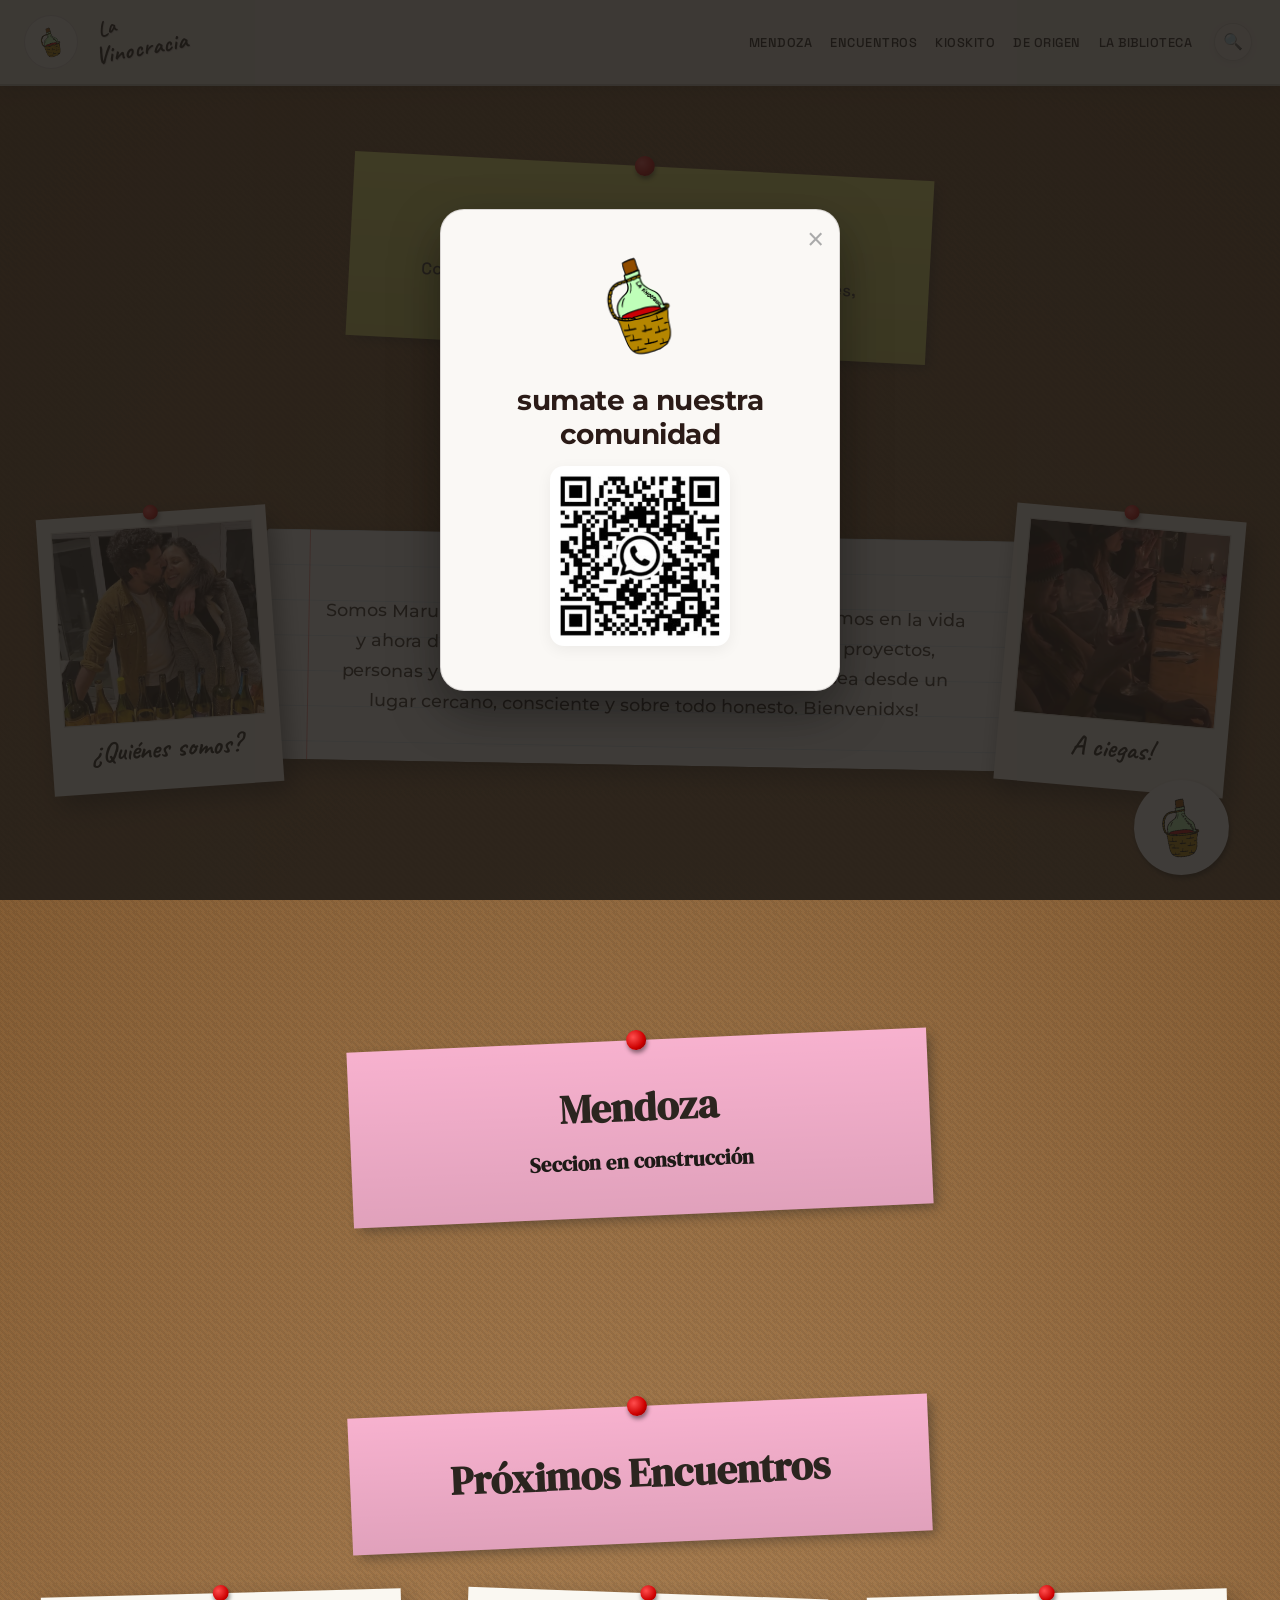
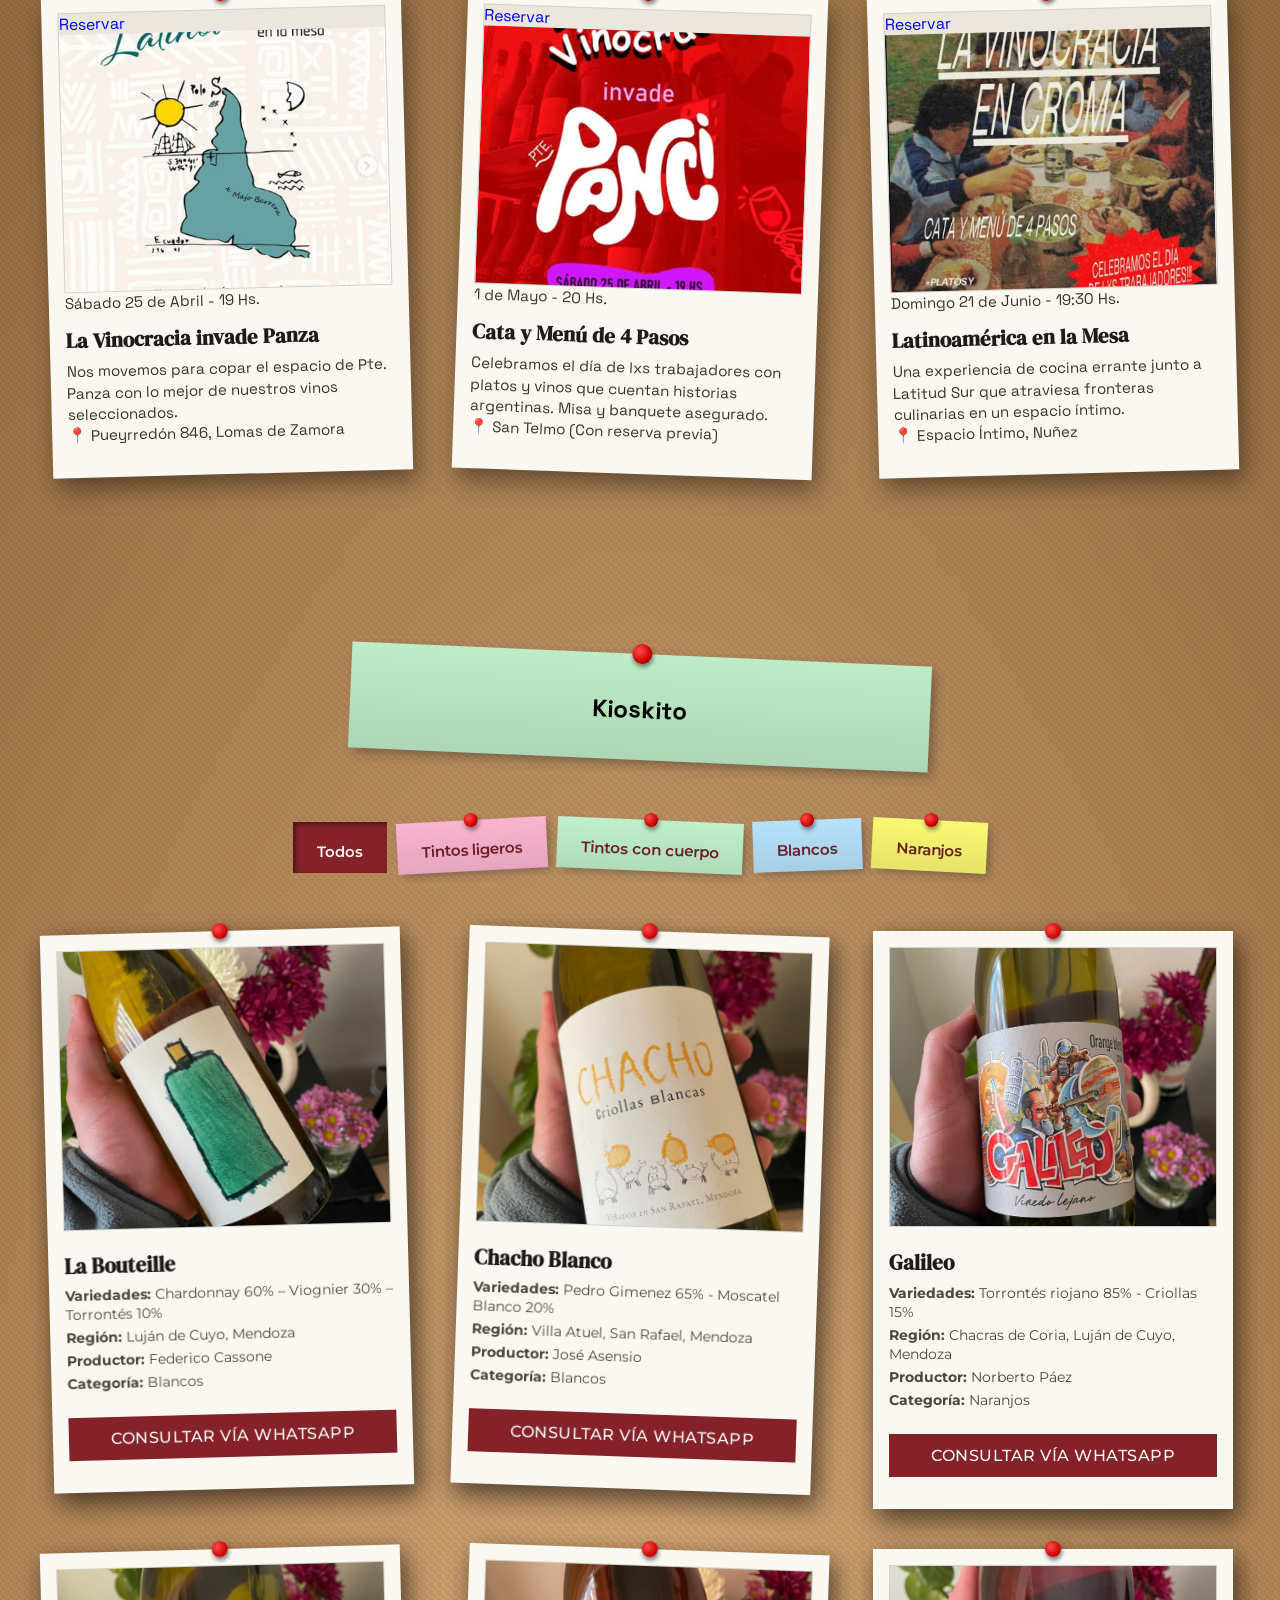
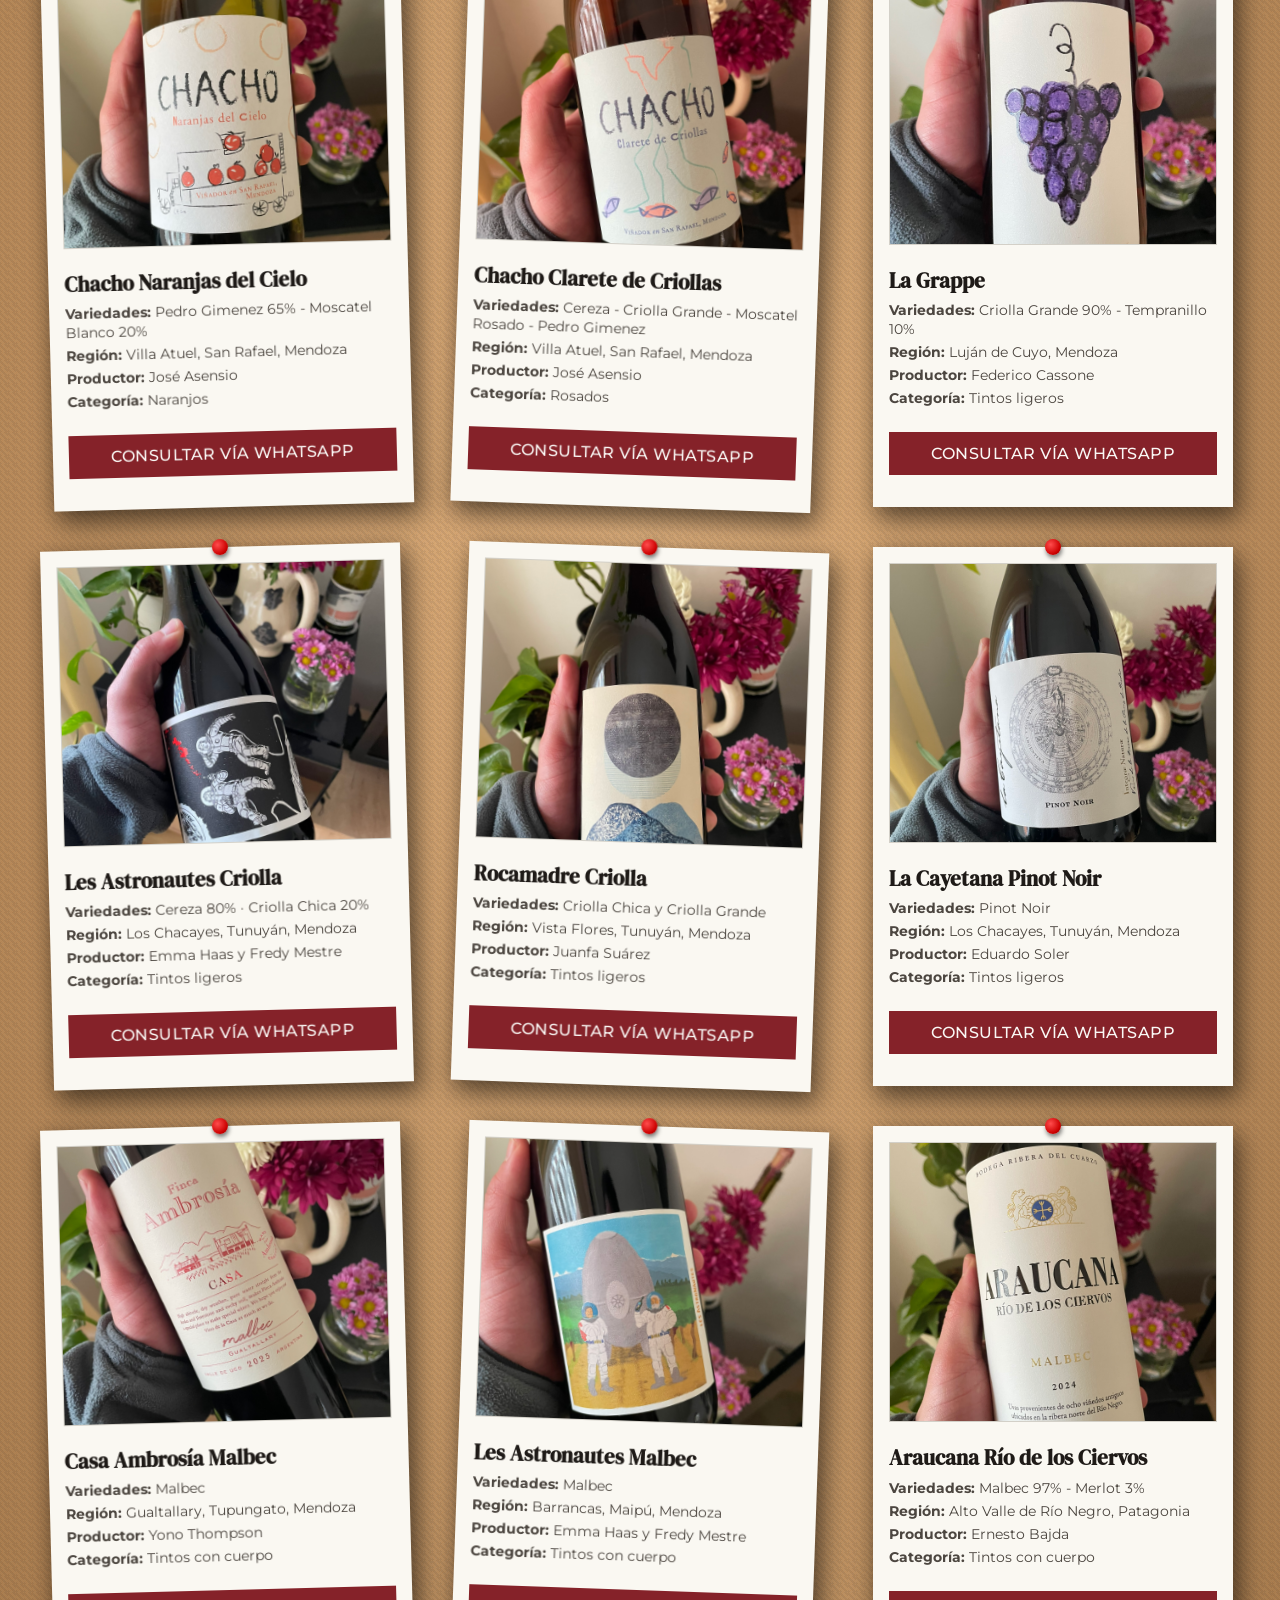
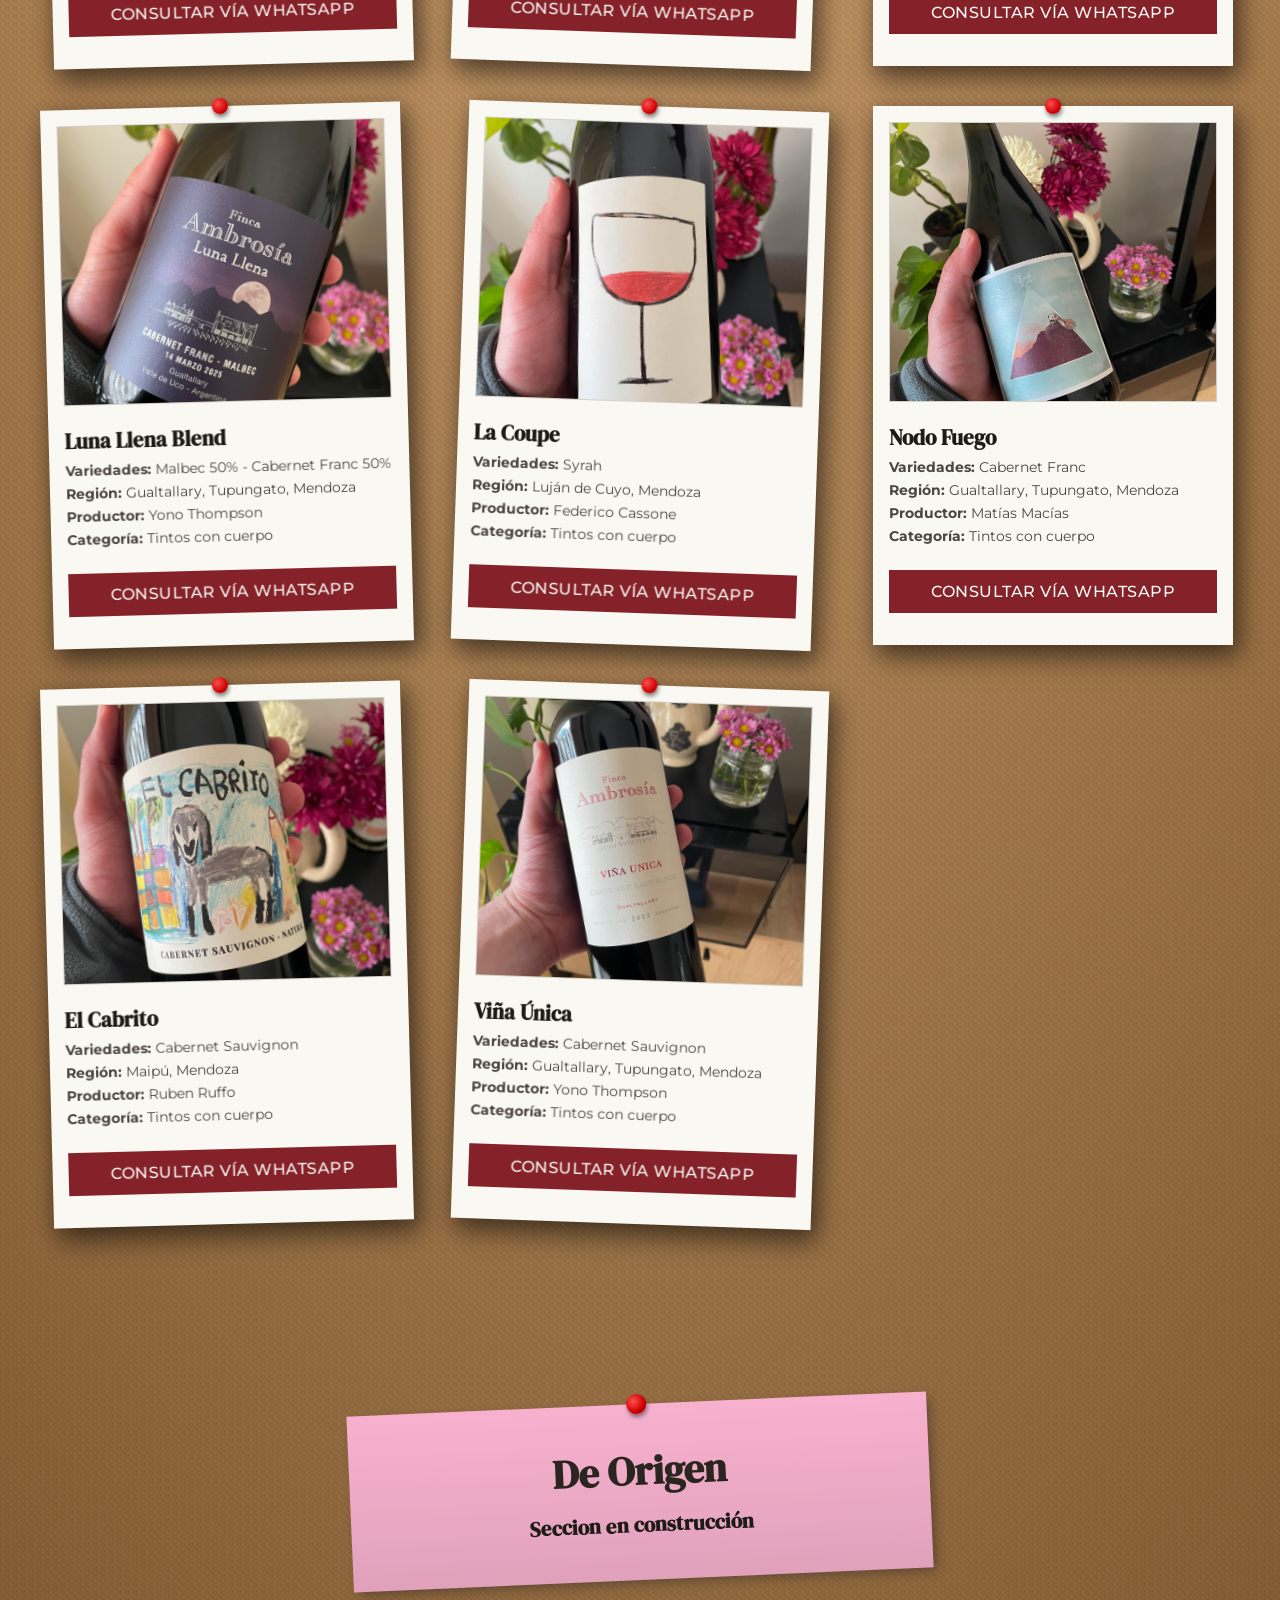
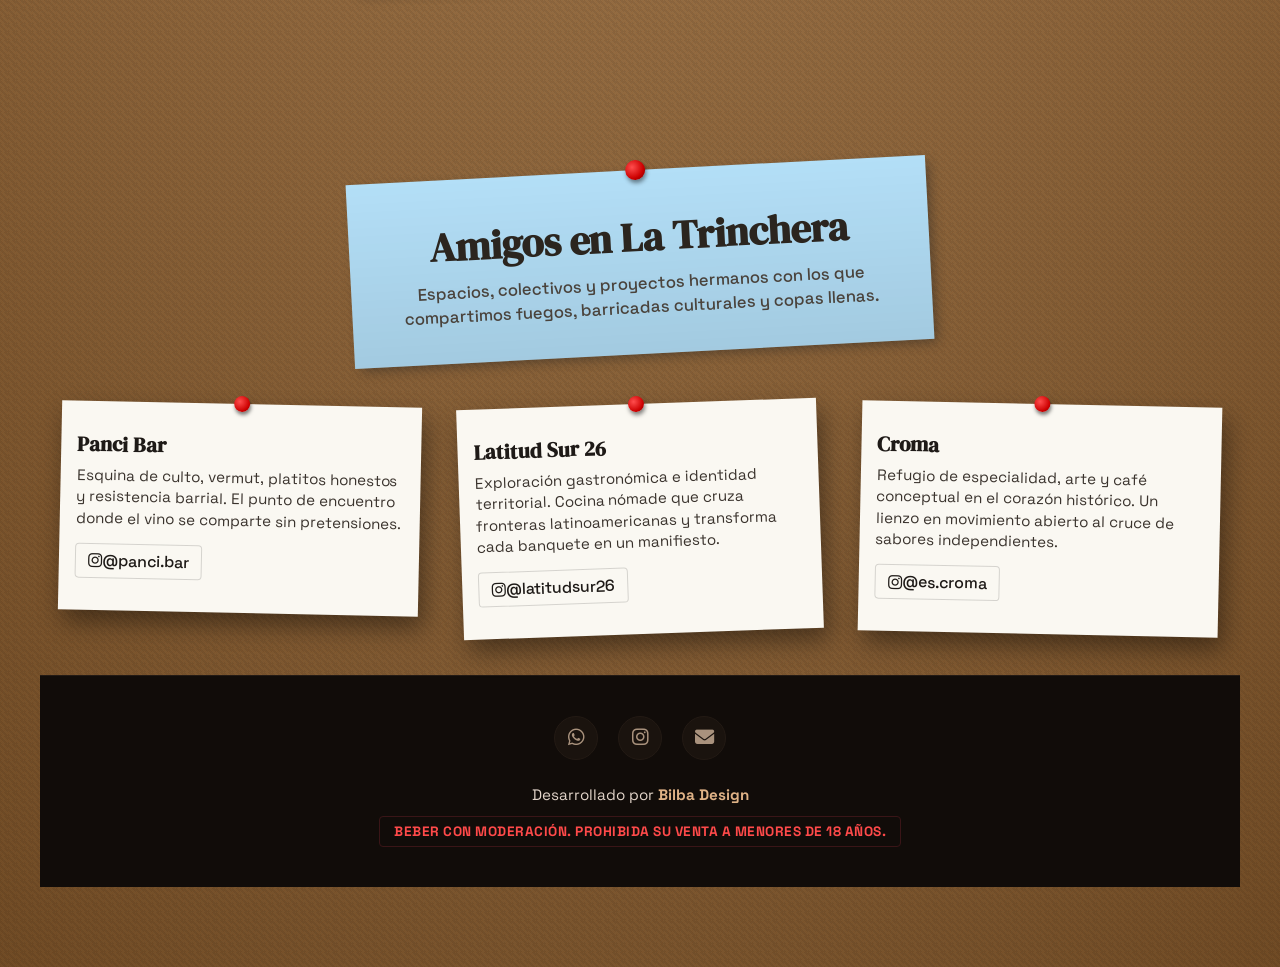
==== commit 8c6c1563: "ajuste en footer y pin de cards" ====
--- a/index.html
+++ b/index.html
@@ -11,6 +11,7 @@
     
     <link rel="stylesheet" href="estilos.css"> <!-- estilos.css no se movió, se mantiene -->
     <link rel="stylesheet" href="kioskito/kioskito.css">
+    <link rel="stylesheet" href="footer.css">
 </head>
 <body>
 
@@ -24,19 +25,24 @@
     <!-- VISTA DE BÚSQUEDA INMERSIVA (OVERLAY)      -->
     <!-- ========================================== -->
     <div id="search-overlay" class="search-overlay-container">
+    
+    <!-- El panel ahora envuelve a la X para que quede dentro del fondo beige -->
+    <div class="search-overlay-content">
         <button id="search-overlay-close" class="search-overlay-close-btn" aria-label="Cerrar búsqueda">&times;</button>
         
-        <div class="search-overlay-content">
-            <!-- Vista 1: Buscador y Grilla de Resultados -->
-            <div id="search-view">
+        <!-- Vista 1: Buscador y Grilla de Resultados -->
+        <div id="search-view">
+            <div class="search-input-wrapper">
                 <input type="text" id="search-overlay-input" class="search-overlay-input" placeholder="Escribí un vino, bodega o región...">
-                <div id="search-overlay-results" class="search-overlay-grid">
-                    <!-- Los resultados de la búsqueda aparecerán aquí -->
-                </div>
-            </div>
-
-        </div>
-    </div>
+            </div>
+            
+            <div id="search-overlay-results" class="search-overlay-grid">
+                <!-- Los resultados de la búsqueda aparecerán aquí -->
+            </div>
+        </div>
+    </div>
+
+</div>
 
     <div id="detail-overlay" class="detail-overlay-container" aria-hidden="true">
         <div class="detail-overlay-card">
@@ -245,67 +251,26 @@
             </div>
         </div>
     </section>
-
-    <footer class="main-footer">
-        <div class="footer-container">
-            <div class="footer-columns">
-                <div class="footer-column branding">
-                    <h3 class="footer-logo">La Vinocracia</h3>
-                    <p class="footer-description">Vinos de mínima intervención y cultura gastronómica errante. Un puente colectivo entre la tierra viva y tu copa.</p>
-                </div>
-
-                <div class="footer-column links">
-                    <h4 class="footer-column-title">Navegación</h4>
-                    <ul>
-                        <li><a href="#mendoza" class="footer-link">Mendoza</a></li>
-                        <li><a href="#encuentros" class="footer-link">Encuentros</a></li>
-                        <li><a href="#kioskito" class="footer-link">Kioskito</a></li>
-                        <li><a href="#deOrigen" class="footer-link">De Origen</a></li>
-                        <li><a href="laBiblioteca/laBiblioteca.html" class="footer-link">La Biblioteca</a></li>
-                    </ul>
-                </div>
-
-                <div class="footer-column contact-social">
-                    <h4 class="footer-column-title">Contacto</h4>
-                    <p class="footer-text">
-                    </ul>
-                </div>
-
-                <div class="footer-column contact-social">
-                    <h4 class="footer-column-title">Contacto</h4>
-                    <p class="footer-text">
-                        ¿Querés llevar la feria a tu space?<br>
-                        Escribinos a: <a href="mailto:hola@lavinocracia.com.ar" class="email-link">hola@lavinocracia.com.ar</a>
-                    </p>
-                    
-                    <div class="social-wrapper">
-                        <a href="https://instagram.com" target="_blank" class="social-icon" title="Instagram">
-                            <i class="fa-brands fa-instagram"></i>
-                        </a>
-                        <a href="https://facebook.com" target="_blank" class="social-icon" title="Facebook">
-                            <i class="fa-brands fa-facebook-f"></i>
-                        </a>
-                        <a href="https://wa.me/5491130604617" target="_blank" class="social-icon" title="WhatsApp">
-                            <i class="fa-brands fa-whatsapp"></i>
-                        </a>
-                    </div>
-                </div>
-            </div>
-
-            <div class="footer-bottom">
-                <p>&copy; 2026 Sur Moderno. Todos los derechos reservados.</p>
-    
-    <p class="developer-signature">
-        Desarrollado por <span>Bilba Design</span>
-    </p>
-                <div class="legal-notice">
-                    Beber con moderación. Prohibida su venta a menores de 18 años. 
-                </div>
-            </div>
-        </div>
-    </footer>
-
-
+<footer class="main-footer">
+    <div class="footer-container">
+        
+        <div class="social-wrapper">
+            <a href="https://wa.me/5491161952385" target="_blank" class="social-icon" title="WhatsApp">
+                <i class="fa-brands fa-whatsapp"></i>
+            </a>
+            <a href="https://instagram.com" target="_blank" class="social-icon" title="Instagram">
+                <i class="fa-brands fa-instagram"></i>
+            </a>
+            <a href="mailto:vinocracia@gmail.com" class="social-icon" title="Correo Electrónico">
+                <i class="fa-solid fa-envelope"></i>
+            </a>
+        </div>
+
+        <p class="developer-signature">Desarrollado por <span>Bilba Design</span></p>
+        <div class="legal-notice">Beber con moderación. Prohibida su venta a menores de 18 años.</div>
+
+    </div>
+</footer>
 </body>
 
 </html>
--- a/estilos.css
+++ b/estilos.css
@@ -185,8 +185,9 @@
 /* ==========================================================================
    TARJETAS DE CONTENIDO: ESTILO FOTOGRAFÍA POLAROID CLAVADA AL CORCHO
    ========================================================================== */
+/* Corrección de la grilla para dar aire al pin superior */
 .events-section, .catalog-section, .trinchera-section { 
-    padding: 40px 20px; 
+    padding: 60px 20px 40px 20px !important; /* Más padding arriba para dar margen al pin de la 1er fila */
     max-width: 1300px; 
     margin: 0 auto;
     background: transparent !important;
@@ -202,34 +203,30 @@
     background: transparent !important;
 }
 
-/* Estilo de foto Polaroid */
+/* Forzar que las cards nunca recorten cosas hacia afuera */
 .event-card, .wine-card, .trinchera-card {
     background-color: #FAF8F2 !important; 
     border: none !important;
     border-radius: 0px !important;
-    border-top-left-radius: 0px !important;
-    border-top-right-radius: 0px !important;
-    border-bottom-left-radius: 0px !important;
-    border-bottom-right-radius: 0px !important;
     padding: 16px 16px 32px 16px !important;
-    /* Sombra profunda sobre el fondo texturizado de corcho */
     box-shadow: 5px 12px 24px rgba(0, 0, 0, 0.42) !important;
     position: relative !important;
+    overflow: visible !important; /* CRÍTICO: Permite que el pin vuele fuera de la tarjeta */
     display: flex;
     flex-direction: column;
     width: 100%;
     max-width: 360px;
-    height: 100%; 
     transition: transform 0.3s ease, box-shadow 0.3s ease;
 }
 
 /* Alfiler individual superior para fijar cada Polaroid */
+/* Anclaje matemático del Pin para las tarjetas */
 .event-card::before, .wine-card::before, .trinchera-card::before {
     content: "" !important;
     position: absolute !important;
-    top: -10px !important;
+    top: 0 !important; /* Apoyado en la línea del borde superior */
     left: 50% !important;
-    transform: translateX(-50%) !important;
+    transform: translate(-50%, -50%) !important; /* Ancla exactamente al centro exacto del pin */
     width: 16px !important;
     height: 16px !important;
     z-index: 85 !important;
@@ -318,20 +315,6 @@
 .nav-menu a { color: #1E1A17; font-weight: 500; letter-spacing: 0.5px; text-transform: uppercase; font-size: 0.8rem; text-decoration: none; transition: color 0.3s ease; white-space: nowrap; }
 .nav-menu a:hover { color: var(--color-wine); }
 
-.main-footer { background-color: #1E1A17; color: #FAF8F5; padding: 60px 20px 30px 20px; position: relative; z-index: 90; }
-.footer-container { max-width: 1200px; margin: 0 auto; }
-.footer-columns { display: flex; flex-wrap: wrap; gap: 40px; justify-content: space-between; margin-bottom: 40px; }
-.footer-logo { font-family: var(--font-headers); font-size: 2.2rem; }
-.footer-description { opacity: 0.7; font-size: 0.95rem; line-height: 1.6; max-width: 320px; }
-.footer-column-title { color: var(--color-sun); font-size: 0.85rem; text-transform: uppercase; margin-bottom: 20px; font-weight: 700; }
-.footer-column ul { list-style: none; }
-.footer-column ul li { margin-bottom: 12px; }
-.footer-link { color: #FAF8F5; text-decoration: none; opacity: 0.8; }
-.footer-link:hover { color: var(--color-sun); opacity: 1; }
-.social-wrapper { display: flex; gap: 12px; }
-.social-icon { display: inline-flex; width: 40px; height: 40px; border-radius: 50%; background-color: rgba(255,255,255,0.05); color: #FAF8F5; align-items: center; justify-content: center; text-decoration: none; }
-.social-icon:hover { background-color: #FAF8F5; color: #1E1A17; }
-.footer-bottom { border-top: 1px solid rgba(255,255,255,0.1); padding-top: 25px; display: flex; justify-content: space-between; font-size: 0.85rem; opacity: 0.6; }
 
 .modal-overlay { 
     position: fixed; 
@@ -466,8 +449,7 @@
         gap: 35px;
         padding: 0 10px;
     }
-    .footer-columns { flex-direction: column; text-align: center; }
-    .footer-bottom { flex-direction: column; gap: 15px; text-align: center; }
+ 
 }
 /* ==========================================================================
    POLAROID "NOSOTROS" AL COSTADO DEL MANIFIESTO
@@ -1203,106 +1185,166 @@
   border-color: #8b0000;
 }
 
+/* Contenedor Overlay (Fondo oscuro de la pantalla) */
 .search-overlay-container {
-    position: fixed;
-    top: 0;
-    left: 0;
-    width: 100vw;
-    height: 100vh;
-    z-index: 9998;
-    display: none; /* Oculto por defecto */
-    justify-content: center;
-    align-items: center;
-    padding: 20px;
-    overflow: hidden;
-    /* 🔴 REMOVIDO: padding-bottom: 40px; estaba rompiendo la centración */
-    box-sizing: border-box; /* Corregido error tipográfico border-border-box */
-    background: rgba(10, 10, 10, 0.5);
+    position: fixed !important;
+    top: 0 !important;
+    left: 0 !important;
+    width: 100vw !important;
+    height: 100vh !important;
+    display: none;
+    align-items: flex-start !important;
+    justify-content: center !important;
+    background: rgba(15, 12, 10, 0.65) !important;
+    z-index: 10000 !important;
+    backdrop-filter: blur(4px);
+    /* ESTO HACE LA MAGIA: El scroll vertical se activa aquí directamente */
+    overflow-y: auto !important;
+    overflow-x: hidden !important;
 }
 
 .search-overlay-container.visible {
-    display: flex;
+    display: flex !important;
+}
+.search-overlay-card {
+    width: 100% !important;
+    max-width: 100% !important;
+    min-height: 50vh !important;
+    background: #FAF8F5 !important;
+    margin: 0 !important;
+    padding: 60px 40px 30px 40px !important;
+    box-shadow: 0 15px 35px rgba(0, 0, 0, 0.3) !important;
+    position: relative !important;
+    border-radius: 0 0 24px 24px !important;
+    display: flex !important;
+    flex-direction: column !important;
+    align-items: center !important;
+    box-sizing: border-box !important;
 }
 
 .search-overlay-close-btn {
-    position: absolute;
-    top: 20px;
-    right: 30px;
-    font-size: 3rem;
-    color: #FAF8F5;
-    background: transparent;
-    border: none;
-    cursor: pointer;
-    text-shadow: 0 2px 5px rgba(0,0,0,0.5);
-    z-index: 10;
+    position: absolute !important;
+    top: 25px !important;
+    right: 35px !important;
+    font-size: 2.2rem !important;
+    color: #2c1f18 !important;
+    background: transparent !important;
+    border: none !important;
+    cursor: pointer !important;
+    line-height: 1 !important;
+    z-index: 10 !important;
+}
+.search-overlay-close-btn:hover {
+    color: #8b1f24 !important;
+    transform: scale(1.1);
+}
+/* Contenedor del Input para que no se extienda infinito si la pantalla es muy grande */
+.search-input-wrapper {
+    width: 100% !important;
+    max-width: 800px !important;
+    margin: 10px auto 25px auto !important;
 }
 
 .search-overlay-content {
-    width: 75vw;
-    max-width: 1000px;
+    width: 100vw !important;
+    max-width: 100vw !important;
+    min-height: auto !important;
+    max-height: none !important; /* Le quitamos el límite para que crezca libremente */
+    background: #FAF8F5 !important;
+    margin: 0 !important;
+    padding: 40px 40px 40px 40px !important;
+    box-shadow: 0 15px 35px rgba(0, 0, 0, 0.3) !important;
+    position: relative !important;
+    border-radius: 0 0 24px 24px !important;
+    box-sizing: border-box !important;
+}
+/* IMPORTANTE: Reseteamos #search-view para que no genere una 'tarjeta' dentro */
+#search-view {
+    width: 100% !important;
+    max-width: 100% !important;
+    background: transparent !important;
+    margin: 0 !important;
+    padding: 0 !important;
+    border-radius: 0 !important;
+    box-shadow: none !important;
+}
+/* Input con el mismo estilo redondeado que ya tenés */
+.search-overlay-input {
+    width: 100% !important;
+    padding: 18px 28px !important;
+    font-size: 1.2rem !important;
+    border: 1px solid #e2d8cd !important;
+    border-radius: 50px !important;
+    background: #ffffff !important;
+    color: #2c1f18 !important;
+    outline: none !important;
+    box-shadow: inset 0 2px 4px rgba(0,0,0,0.03) !important;
+    box-sizing: border-box !important;
+}
+.search-overlay-input::placeholder {
+    color: #8c827a;
+}
+/* 3. La grilla NO debe tener scroll interno */
+.search-overlay-grid {
+    display: grid !important;
+    grid-template-columns: repeat(auto-fill, minmax(320px, 1fr)) !important;
+    gap: 25px !important;
+    width: 100% !important;
+    max-width: 1150px !important;
+    margin: 0 auto !important;
+    padding: 10px 15px 25px 15px !important;
+    box-sizing: border-box !important;
     
-    /* 🟢 1. ADAPTABILIDAD DE ALTURA */
-    height: fit-content;        /* Se reduce a la altura del contenido */
-    max-height: 82vh;          /* Límite máximo para pantallas chicos */
-    min-height: auto;          /* Quitamos los 500px fijos */
-    
-    margin: 0 auto;
-    border-radius: 24px;
-    
-    /* 🟢 2. ESPACIADO PADRE */
-    padding: 30px 30px 40px 30px; /* 40px abajo dejan libre la zona del fondo */
-    
-    background: rgba(250, 248, 245, 0.98);
-    box-shadow: 0 30px 80px rgba(0,0,0,0.3);
-    overflow: hidden; 
-    display: flex;
-    flex-direction: column;
-}
-
-.search-overlay-input {
-    width: 100%;
-    max-width: 100%;
-    display: block;
-    margin: 0 auto 24px auto;
-    padding: 1rem 1.5rem;
-    font-size: 1.4rem;
-    font-family: var(--font-body);
-    border: 2px solid rgba(30, 26, 23, 0.3);
-    border-radius: 30px;
-    background-color: #FAF8F5;
-    box-shadow: 0 5px 20px rgba(0,0,0,0.15);
-    text-align: center;
-    outline: none;
-}
-
-.search-overlay-grid {
-    display: grid;
-    grid-template-columns: repeat(auto-fill, minmax(220px, 1fr));
-    gap: 20px;
-    justify-items: center;
-    align-items: start;
-    width: 100%;
-    
-    /* 🟢 3. LÓGICA DE SCROLL PARA MÁS DE 1 FILA */
-    /* Calculamos ~380px para dar cabida exacta a 1 tarjeta + su sombra/padding interno */
-    max-height: 385px; 
-    overflow-y: auto;
-    
-    /* Espaciado interno limpio */
-    padding: 10px 10px 15px 10px; 
-    flex: 1;
-    min-height: 0;
-}
-
+    /* Quita cualquier scroll interno de la grilla */
+    overflow: visible !important;
+    max-height: none !important;
+}
 .search-overlay-grid .wine-card {
     width: 85%; /* Ajustado ligeramente para mejor proporción dentro de su celda */
     padding: 12px !important;
 }
+/* La imagen expandida al 100% */
+.search-overlay-grid .card-img-top,
+.search-overlay-grid .wine-img-container img,
+.search-overlay-grid img {
+    width: 100% !important;
+    height: 100% !important;
+    max-height: 100% !important;
+    object-fit: cover !important; /* Cambiá a 'contain' si preferís ver la foto completa sin recortes */
+}
 
 .search-overlay-grid .wine-img-container {
-    height: 220px;
-}
-
+    height: 220px !important;
+    width: 100% !important;
+    display: flex !important;
+    align-items: center !important;
+    justify-content: center !important;
+    background: #e8e2d9 !important; /* Fondo sutil para la zona limpia */
+    border-radius: 8px !important;
+    margin-bottom: 12px !important;
+}
+/* 3. Ajuste fino de tipografía y espaciados para ganar espacio vertical */
+.search-overlay-grid .card-title,
+.search-overlay-grid h3 {
+    font-size: 1.15rem !important;
+    margin-bottom: 8px !important;
+    line-height: 1.2 !important;
+}
+.search-overlay-grid .card-text,
+.search-overlay-grid p {
+    font-size: 0.85rem !important; /* Un toque más pequeño pero muy legible */
+    line-height: 1.3 !important;
+    margin-bottom: 6px !important;
+}
+
+/* 4. Botón de WhatsApp o consulta compacto */
+.search-overlay-grid .btn,
+.search-overlay-grid button,
+.search-overlay-grid a.btn {
+    padding: 8px 12px !important;
+    font-size: 0.85rem !important;
+    margin-top: 10px !important;
+}
 .search-overlay-grid .wine-card {
     width: 85%; /* Ajustado ligeramente para mejor proporción dentro de su celda */
     padding: 12px !important;
@@ -1464,3 +1506,4 @@
         gap: 24px;
     }
 }
+/* Hace las fotos del buscador un poco más estilizadas/compactas */
--- a/kioskito/kioskito.css
+++ b/kioskito/kioskito.css
@@ -24,29 +24,19 @@
     border-top-right-radius: 0 !important;
     border-bottom-left-radius: 0 !important;
     border-bottom-right-radius: 0 !important;
-    overflow: hidden;
+    overflow: visible;
     font-family: 'Montserrat', sans-serif;
     clip-path: none !important;
 }
 
+/* Información técnica del vino */
 .wine-card .wine-info {
     display: flex;
     flex-direction: column;
     padding-top: 15px;
-    flex-grow: 1; /* Empuja el contenido para ayudar a alinear el botón al fondo */
+    flex-grow: 1;
+    font-family: 'Montserrat', sans-serif;
 }
-
-.wine-img-container {
-    border-radius: 0 !important;
-    border-top-left-radius: 0 !important;
-    border-top-right-radius: 0 !important;
-    border-bottom-left-radius: 0 !important;
-    border-bottom-right-radius: 0 !important;
-    overflow: hidden;
-    clip-path: none !important;
-}
-
-/* 3. Etiqueta pequeña de la categoría (TINTO, BLANCO, PET NAT, etc.) */
 .wine-tag {
     font-size: 0.75rem;
     text-transform: uppercase;
@@ -54,8 +44,16 @@
     color: var(--color-wine);
     font-weight: 700;
     margin-bottom: 4px;
-    font-family: 'Montserrat', sans-serif !important;
 }
+/* Imagen de la botella encajada en la Polaroid */
+.wine-img-container {
+    width: 100%;
+    height: 280px;
+    overflow: hidden;
+    background-color: #EBE7DF;
+    border: 1px solid rgba(0,0,0,0.1);
+}
+
 
 /* 4. Nombre de la Bodega */
 .wine-bodega {
@@ -67,12 +65,11 @@
 
 /* 5. Bloque técnico de detalles (Variedades, Región, Productor) */
 .wine-details {
-    font-family: 'Montserrat', sans-serif;
     font-size: 0.88rem;
     color: #3A332D !important;
     line-height: 1.5;
     margin-bottom: 20px;
-    flex-grow: 1; /* Absorbe el espacio sobrante para que todos los botones queden en la misma línea */
+    flex-grow: 1;
 }
 
 .wine-details p {
@@ -80,6 +77,7 @@
 }
 
 /* 6. Botón de consulta directa por WhatsApp */
+/* Botón de consulta al pie de la tarjeta */
 .wine-btn-consultar {
     display: flex;
     align-items: center;
@@ -92,15 +90,15 @@
     font-weight: 500;
     text-transform: uppercase;
     letter-spacing: 0.5px;
-    border-radius: 0 !important;
-    border-top-left-radius: 0 !important;
-    border-top-right-radius: 0 !important;
-    border-bottom-left-radius: 0 !important;
-    border-bottom-right-radius: 0 !important;
-    margin-top: auto; /* Se clava magnéticamente al fondo de la Polaroid */
+    margin-top: auto;
     transition: background-color 0.2s ease, transform 0.1s ease;
 }
-
+.wine-btn-consultar:active {
+    transform: scale(0.98);
+}
+.wine-btn-consultar:hover {
+    background-color: #5c161b;
+}
 /* 7. Filtros del kiosko */
 .filter-container {
     display: flex;
--- a/footer.css
+++ b/footer.css
@@ -0,0 +1,75 @@
+/* ==========================================================================
+   COMPONENTE: FOOTER INSTITUCIONAL Y REDES (CENTRADO Y APILADO)
+   ========================================================================== */
+.main-footer {
+    background-color: #110C09;
+    color: #E3D5CA;
+    padding: 40px 20px;
+    border-top: 1px solid #231A14;
+    width: 100%;
+}
+
+.footer-container {
+    max-width: 800px;
+    margin: 0 auto;
+    display: flex;
+    flex-direction: column;
+    align-items: center;
+    justify-content: center;
+    text-align: center;
+}
+
+/* Wrapper centrado para los íconos de redes social/contacto */
+.social-wrapper {
+    display: flex;
+    justify-content: center;
+    align-items: center;
+    gap: 20px;
+    margin-bottom: 25px;
+}
+
+.social-icon {
+    display: inline-flex;
+    align-items: center;
+    justify-content: center;
+    width: 44px;
+    height: 44px;
+    border-radius: 50%;
+    background-color: #1A130E;
+    border: 1px solid #231A14;
+    color: #A9927D;
+    text-decoration: none;
+    font-size: 1.2rem;
+    transition: all 0.3s ease;
+}
+
+.social-icon:hover {
+    background-color: #ffffff;
+    color: #110C09;
+    transform: translateY(-3px);
+    box-shadow: 0 4px 10px rgba(0, 0, 0, 0.5);
+}
+
+/* Firma y Aviso Legal Apilados abajo */
+.developer-signature {
+    font-size: 0.95rem;
+    color: #E3D5CA;
+    margin: 0 0 12px 0;
+}
+
+.developer-signature span {
+    font-weight: 700;
+    color: #dfb286;
+}
+
+.legal-notice {
+    font-size: 0.85rem;
+    font-weight: 700;
+    letter-spacing: 0.5px;
+    color: #ff4a4a;
+    border: 1px solid #3A1517;
+    padding: 6px 14px;
+    border-radius: 4px;
+    text-transform: uppercase;
+    display: inline-block;
+}
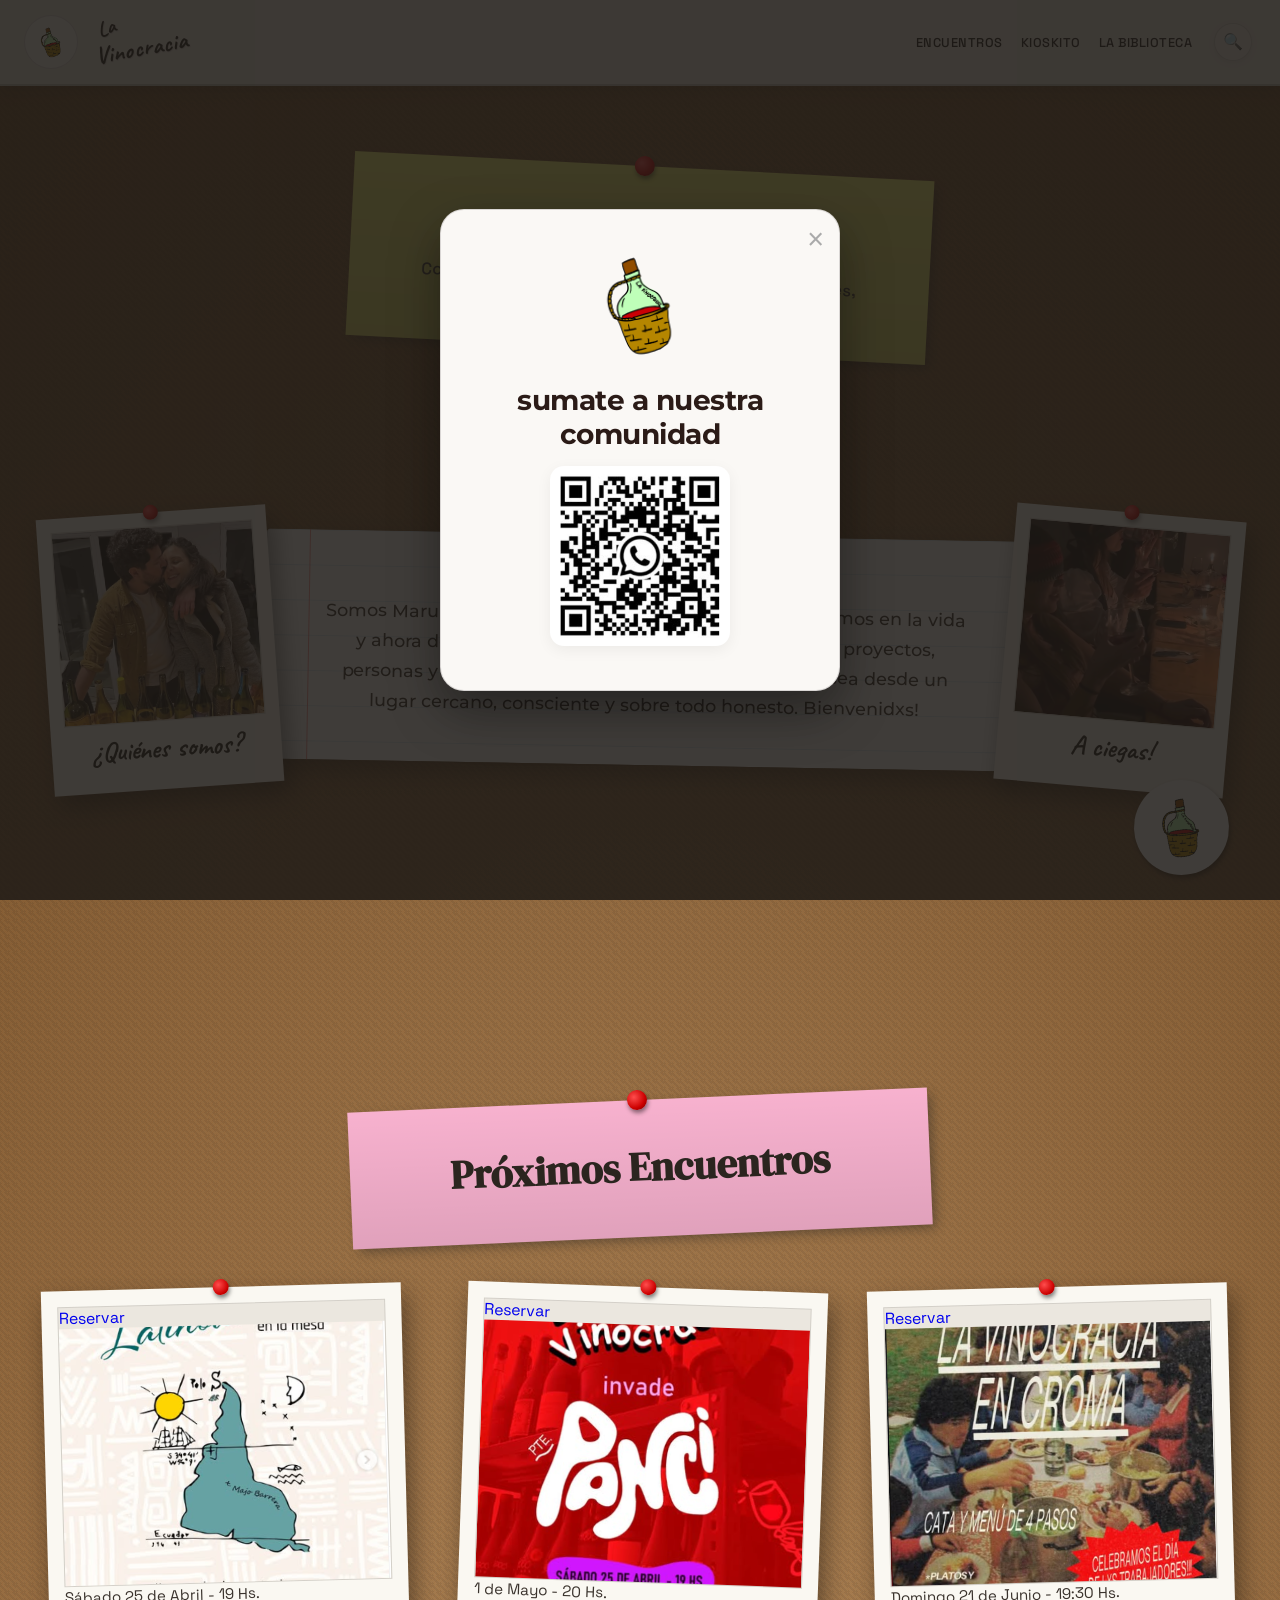
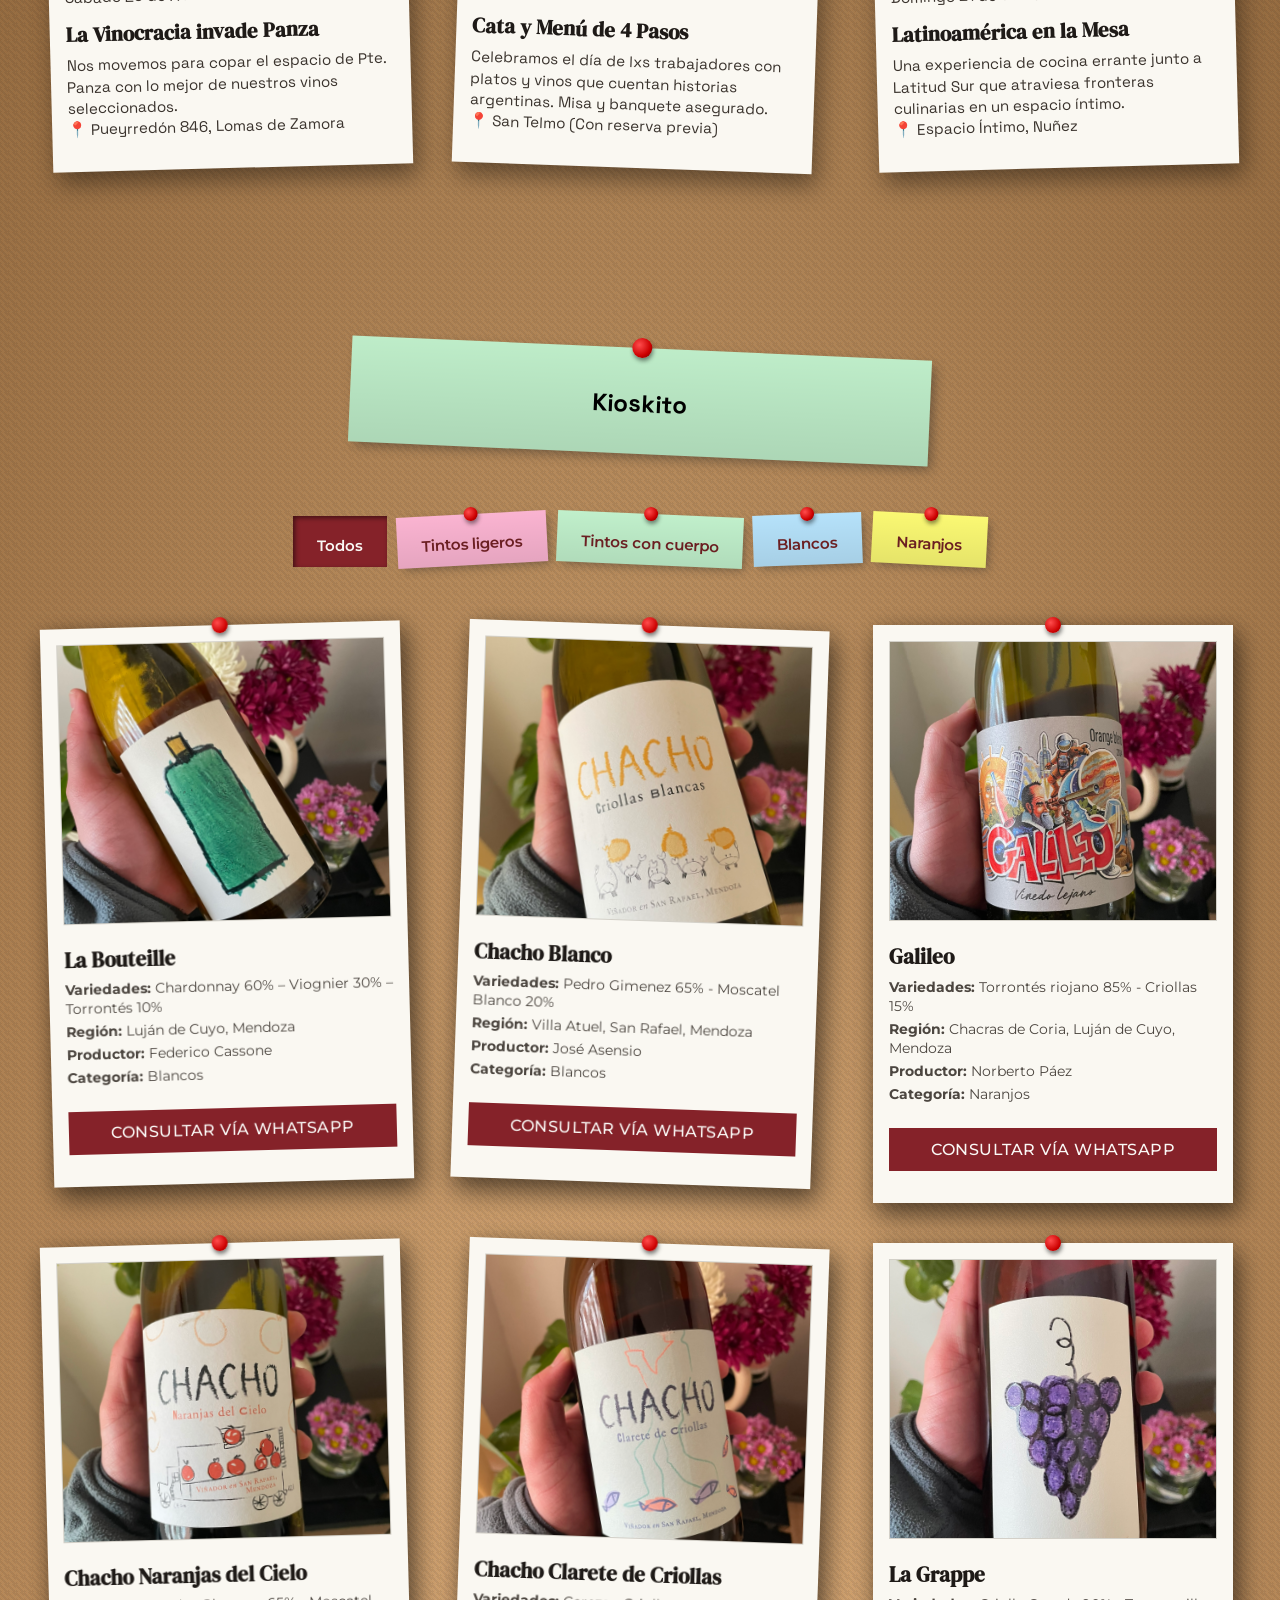
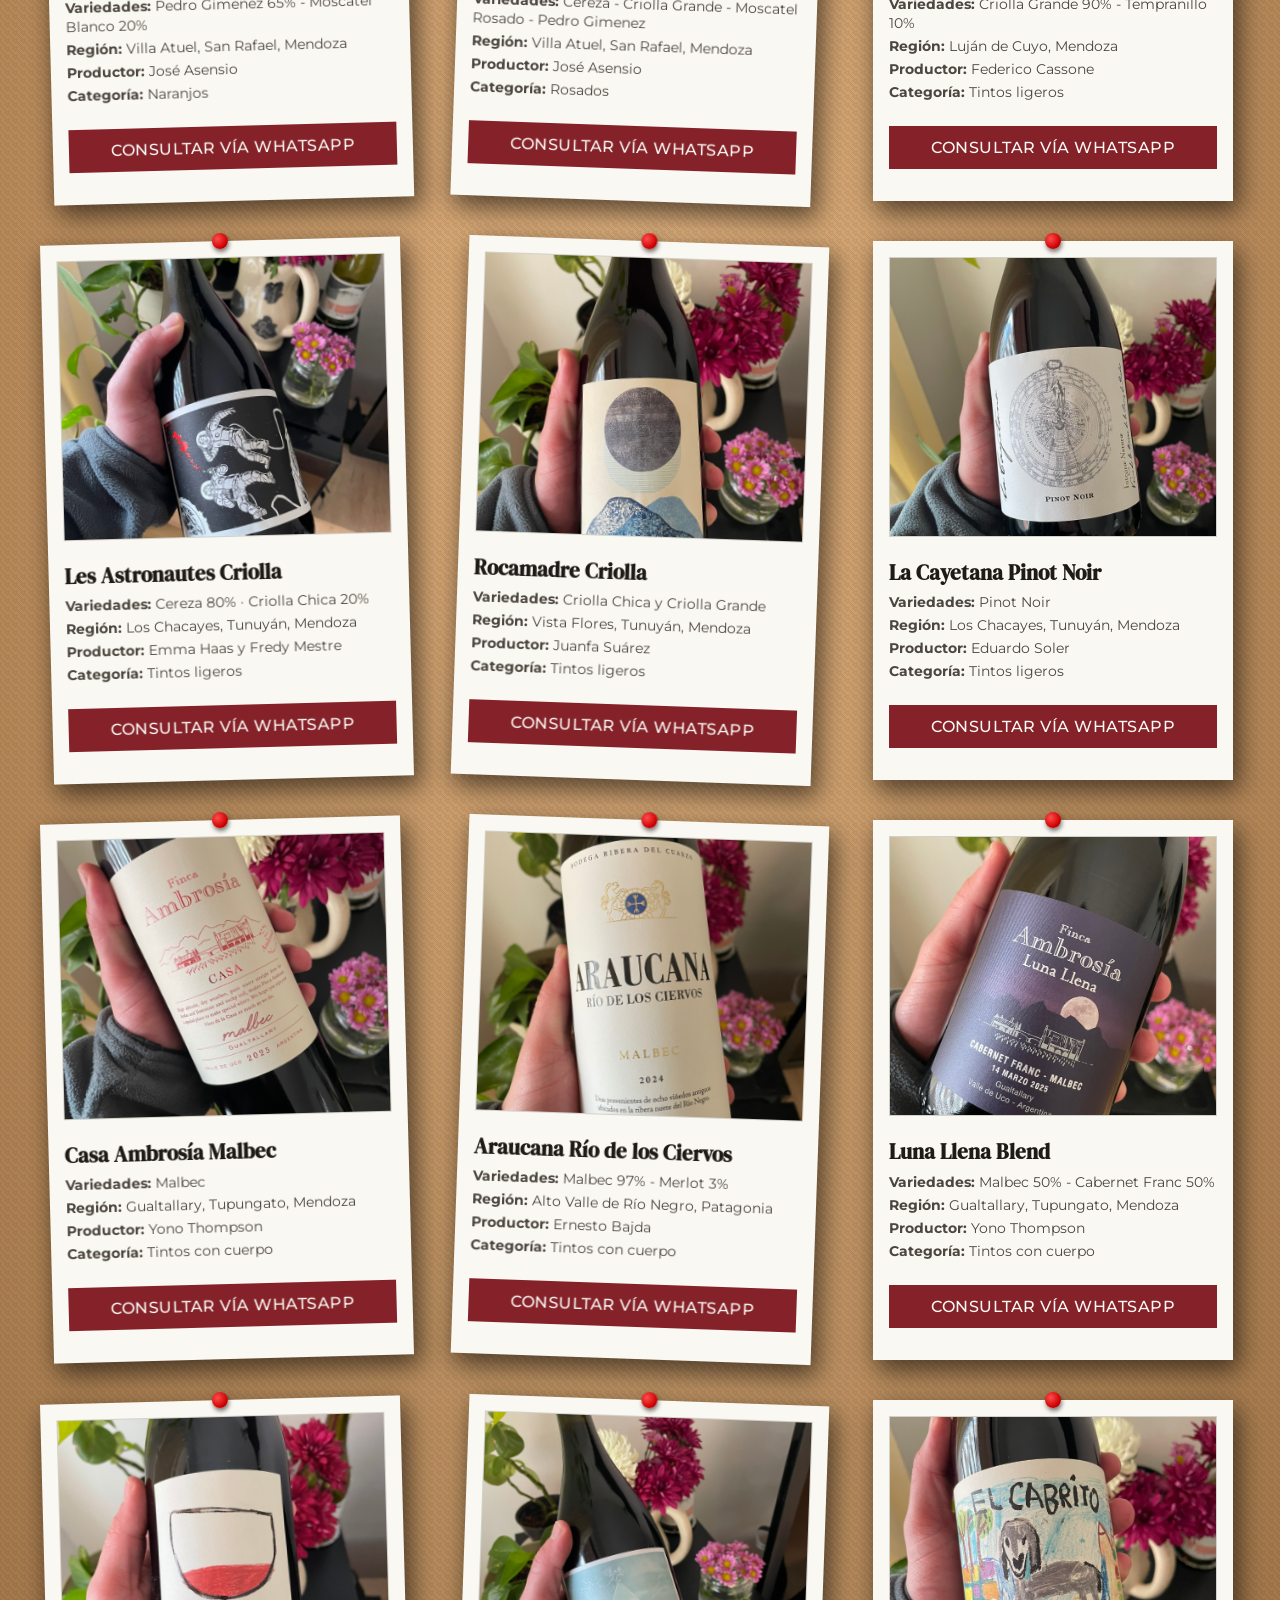
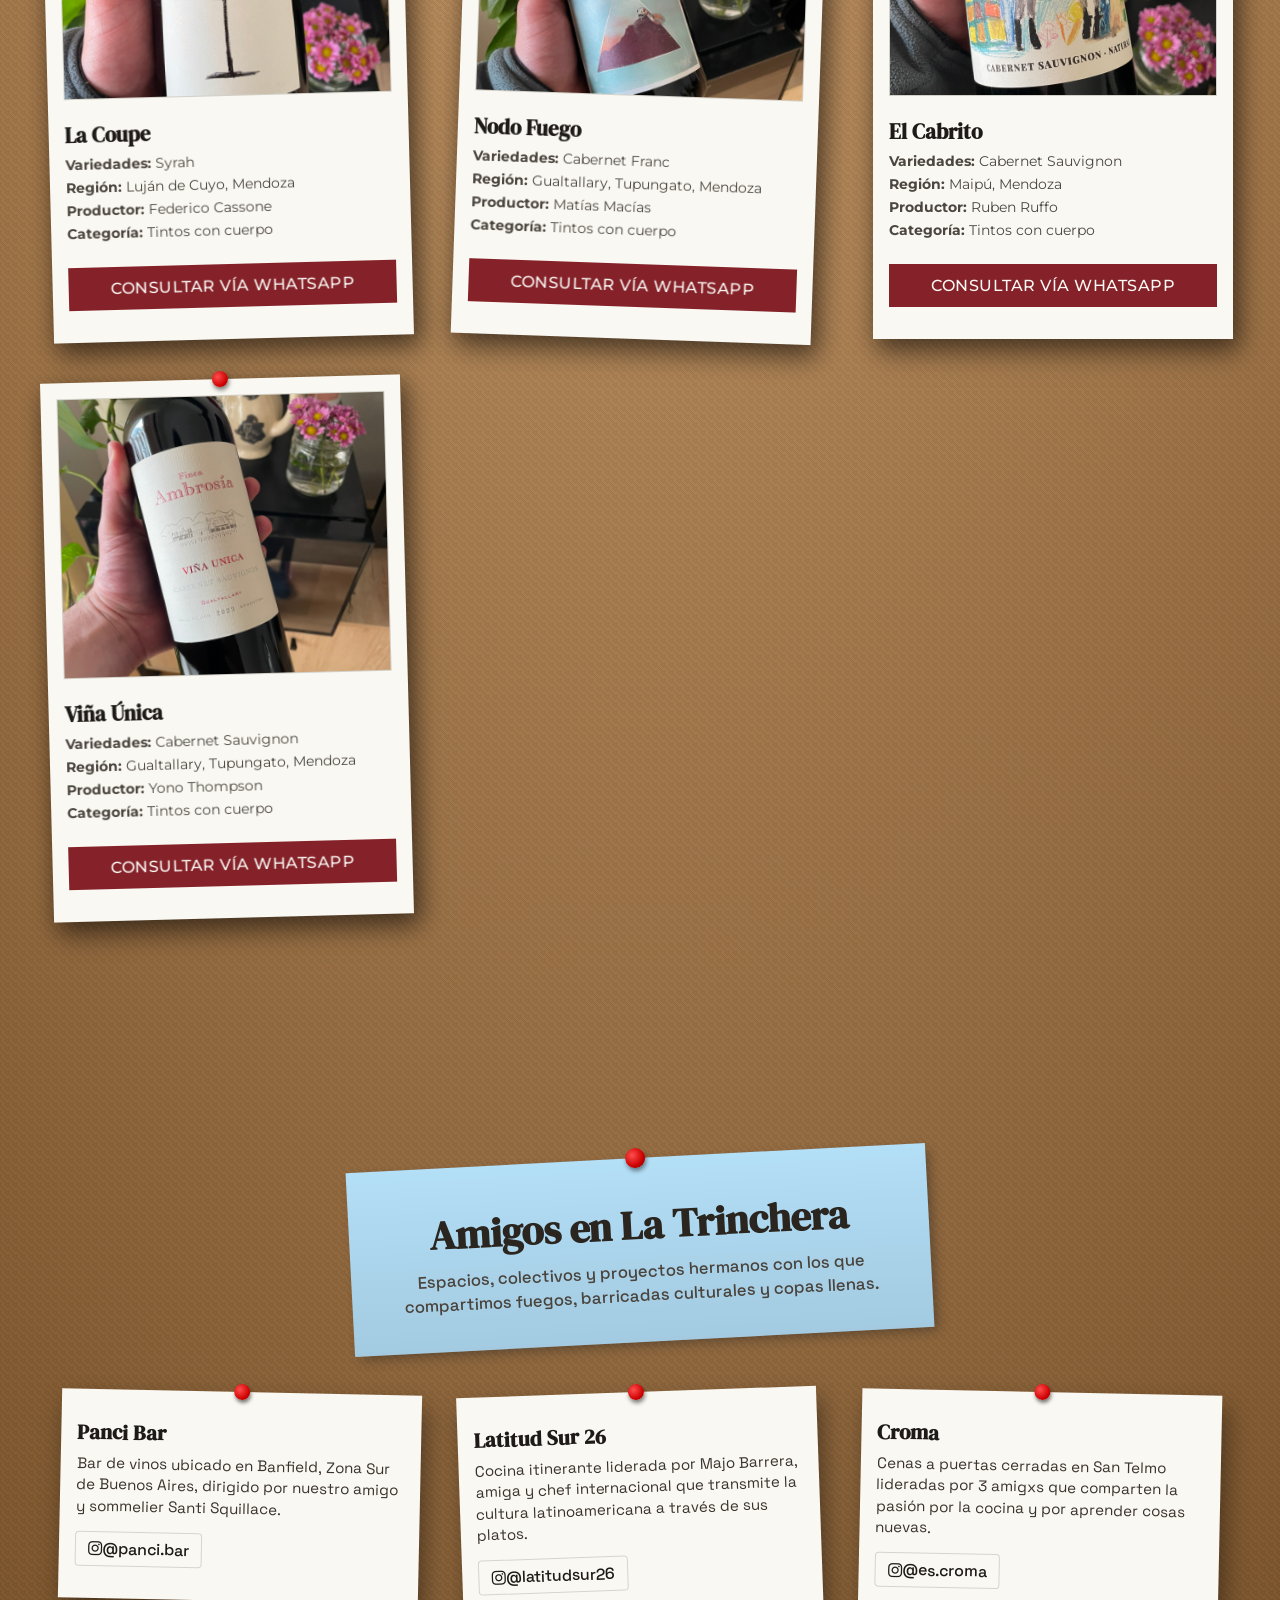
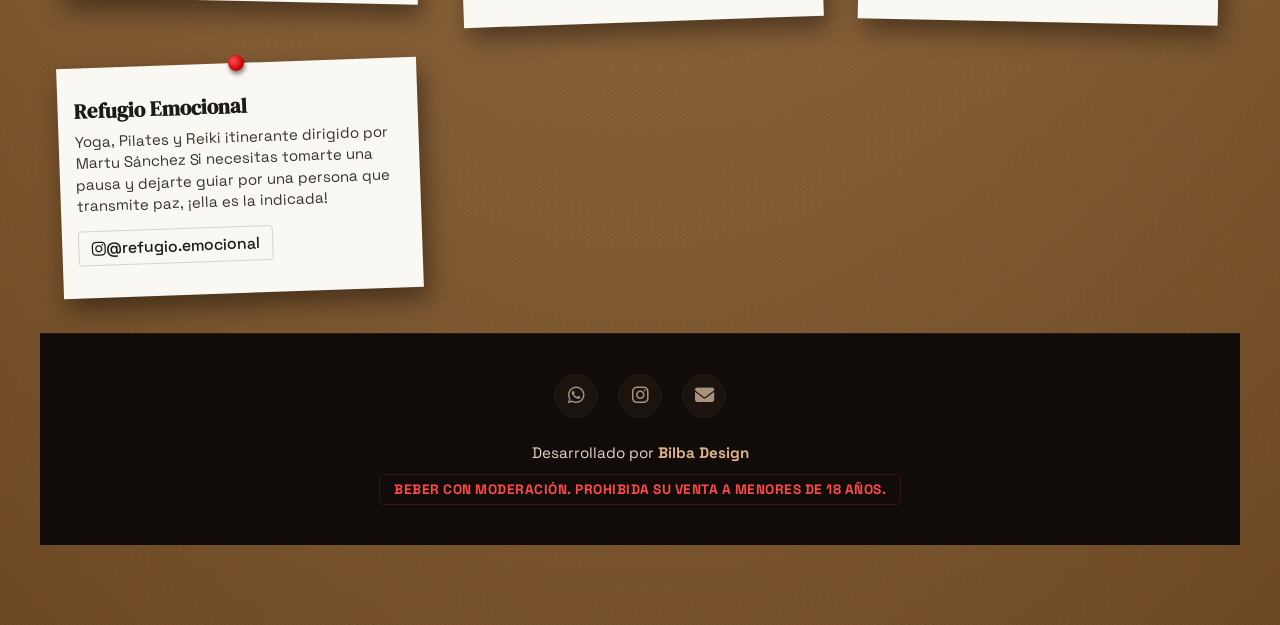
==== commit a21c9f09: "modificacion de la trinchera" ====
--- a/index.html
+++ b/index.html
@@ -84,10 +84,10 @@
  <section id="mendoza" class="events-section">
         <div class="events-container">
             <!-- POST-IT ENCUENTROS -->
-            <div class="section-title-white">
+            <!-- <div class="section-title-white">
                 <h2>Mendoza </h2>
                 <h3 class="event-title">Seccion en construcción</h3>
-            </div>
+            </div> -->
 
     <section id="encuentros" class="events-section">
         <div class="events-container">
@@ -195,10 +195,10 @@
  <section id="deOrigen" class="events-section">
         <div class="events-container">
             <!-- POST-IT ENCUENTROS -->
-            <div class="section-title-white">
+            <!-- <div class="section-title-white">
                 <h2>De Origen </h2>
                 <h3 class="event-title">Seccion en construcción</h3>
-            </div>
+            </div> -->
 
 
     <!-- ========================================== -->
@@ -218,7 +218,7 @@
                     <div class="trinchera-badge">📍 Lomas de Zamora</div>
                     <div class="trinchera-content">
                         <h3 class="amigo-name">Panci Bar</h3>
-                        <p class="amigo-bio">Esquina de culto, vermut, platitos honestos y resistencia barrial. El punto de encuentro donde el vino se comparte sin pretensiones.</p>
+                        <p class="amigo-bio"> Bar de vinos ubicado en Banfield, Zona Sur de Buenos Aires, dirigido por nuestro amigo y sommelier Santi Squillace.</p>
                         <a href="https://www.instagram.com/panci.bar/" target="_blank" class="amigo-instagram" title="Seguir a Panci Bar en Instagram">
                             <i class="fa-brands fa-instagram"></i> @panci.bar
                         </a>
@@ -230,7 +230,7 @@
                     <div class="trinchera-badge">📍 Cocina Errante</div>
                     <div class="trinchera-content">
                         <h3 class="amigo-name">Latitud Sur 26</h3>
-                        <p class="amigo-bio">Exploración gastronómica e identidad territorial. Cocina nómade que cruza fronteras latinoamericanas y transforma cada banquete en un manifiesto.</p>
+                        <p class="amigo-bio">Cocina itinerante liderada por Majo Barrera, amiga y chef internacional que transmite la cultura latinoamericana a través de sus platos.</p>
                         <a href="https://www.instagram.com/latitudsur26" target="_blank" class="amigo-instagram" title="Seguir a Latitud Sur 26 en Instagram">
                             <i class="fa-brands fa-instagram"></i> @latitudsur26
                         </a>
@@ -242,9 +242,21 @@
                     <div class="trinchera-badge">📍 San Telmo</div>
                     <div class="trinchera-content">
                         <h3 class="amigo-name">Croma</h3>
-                        <p class="amigo-bio">Refugio de especialidad, arte y café conceptual en el corazón histórico. Un lienzo en movimiento abierto al cruce de sabores independientes.</p>
+                        <p class="amigo-bio">Cenas a puertas cerradas en San Telmo lideradas por 3 amigxs que comparten la pasión por la cocina y por aprender cosas nuevas.</p>
                         <a href="https://www.instagram.com/es.croma/" target="_blank" class="amigo-instagram" title="Seguir a Croma en Instagram">
                             <i class="fa-brands fa-instagram"></i> @es.croma
+                        </a>
+                    </div>
+                </div>
+                 <!-- AMIGO 4: Refugio emocional -->
+                                <div class="trinchera-card">
+                    <div class="trinchera-badge">📍 La Paternal</div>
+                    <div class="trinchera-content">
+                        <h3 class="amigo-name">Refugio Emocional</h3>
+                        <p class="amigo-bio"> Yoga, Pilates y Reiki itinerante dirigido por Martu Sánchez  Si necesitas tomarte una pausa y dejarte guiar por una persona que transmite paz, ¡ella es la indicada!
+</p>
+                        <a href="https://www.instagram.com/refugio.emocional/" target="_blank" class="amigo-instagram" title="Seguir a Refugio Emocional en Instagram">
+                            <i class="fa-brands fa-instagram"></i> @refugio.emocional
                         </a>
                     </div>
                 </div>
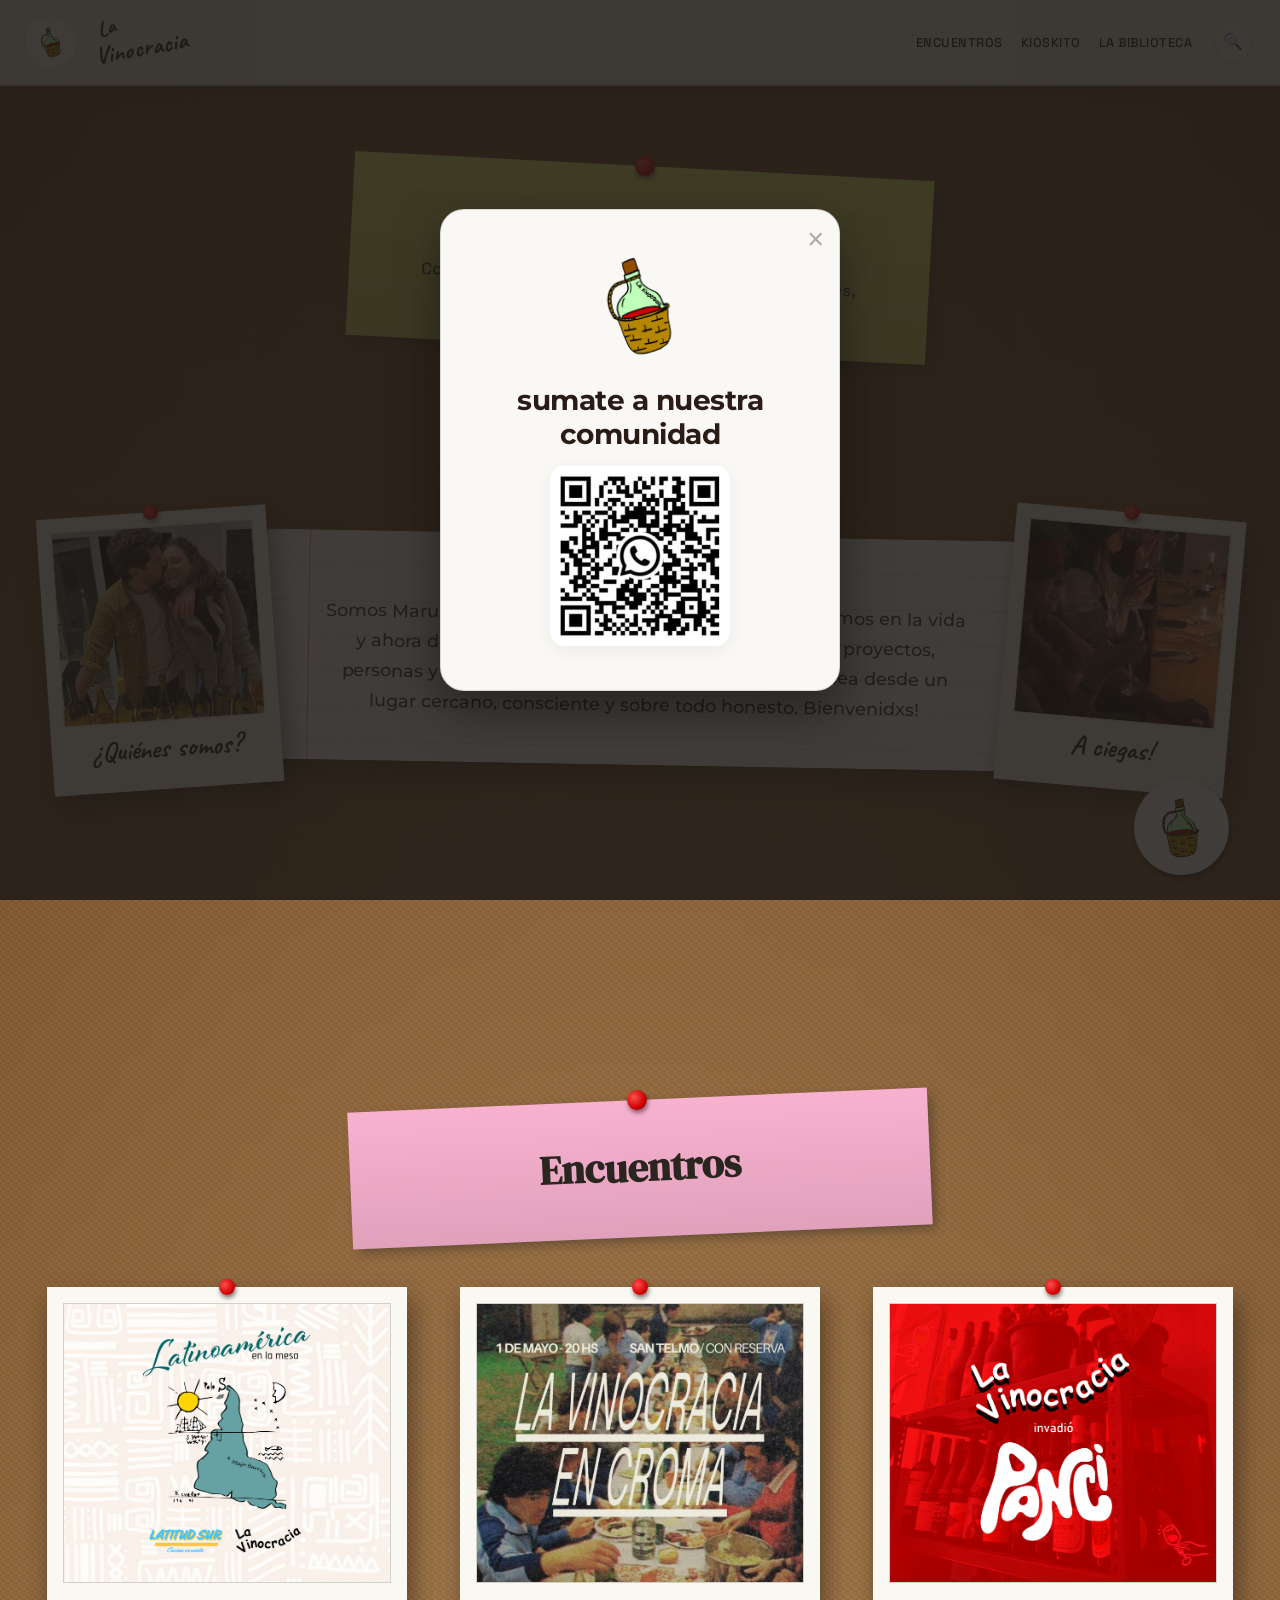
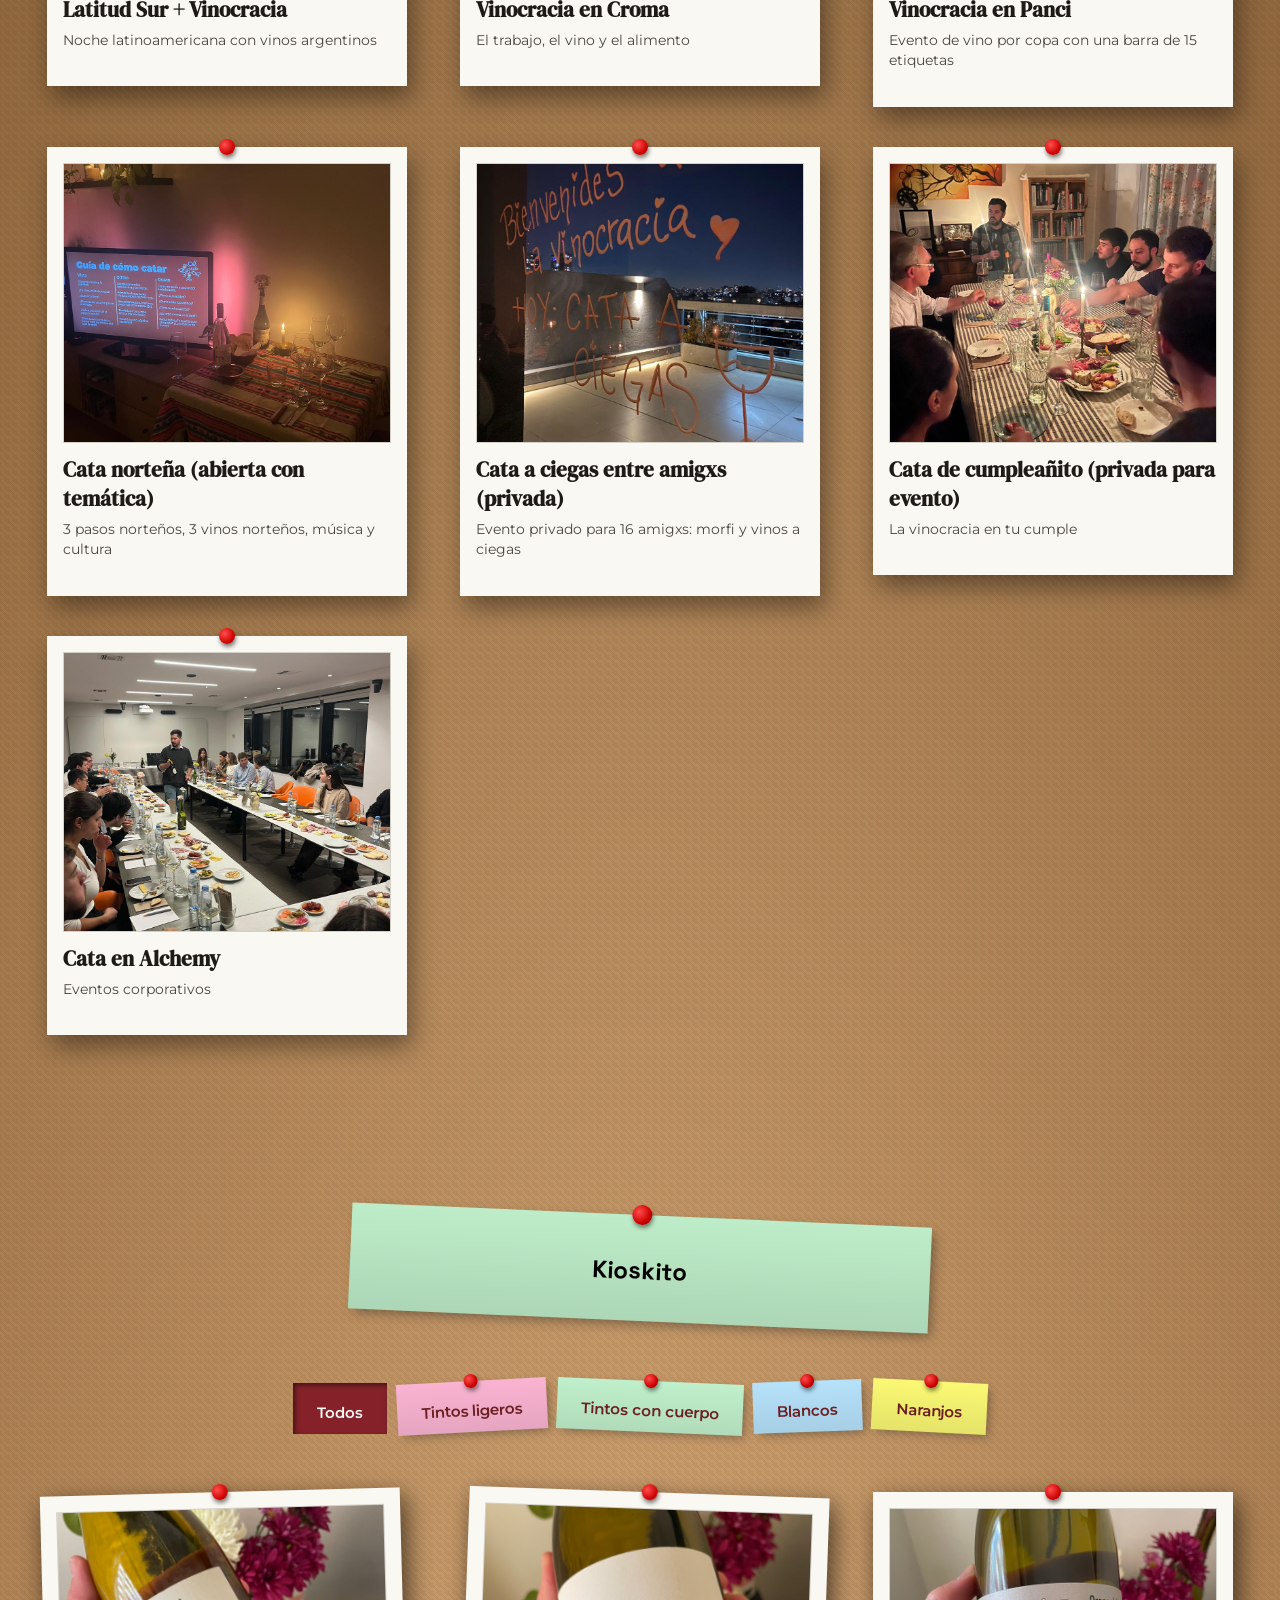
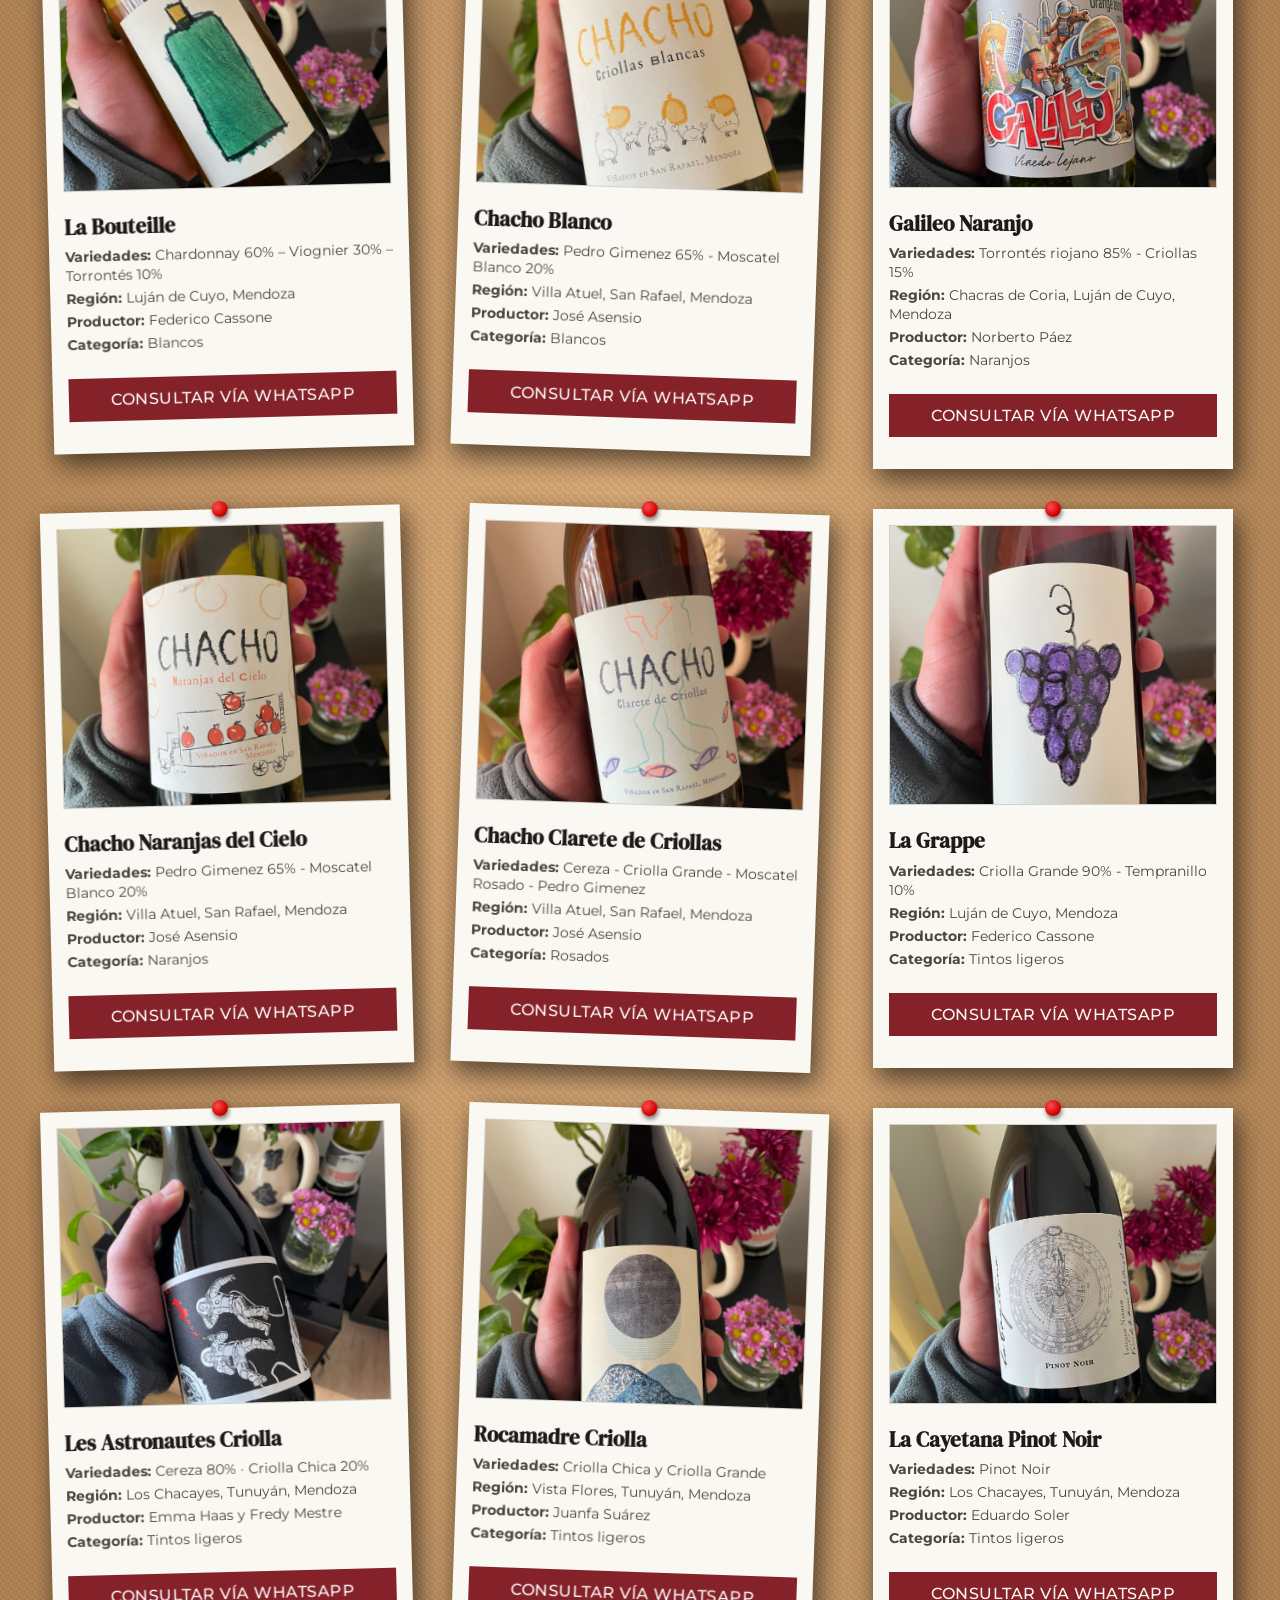
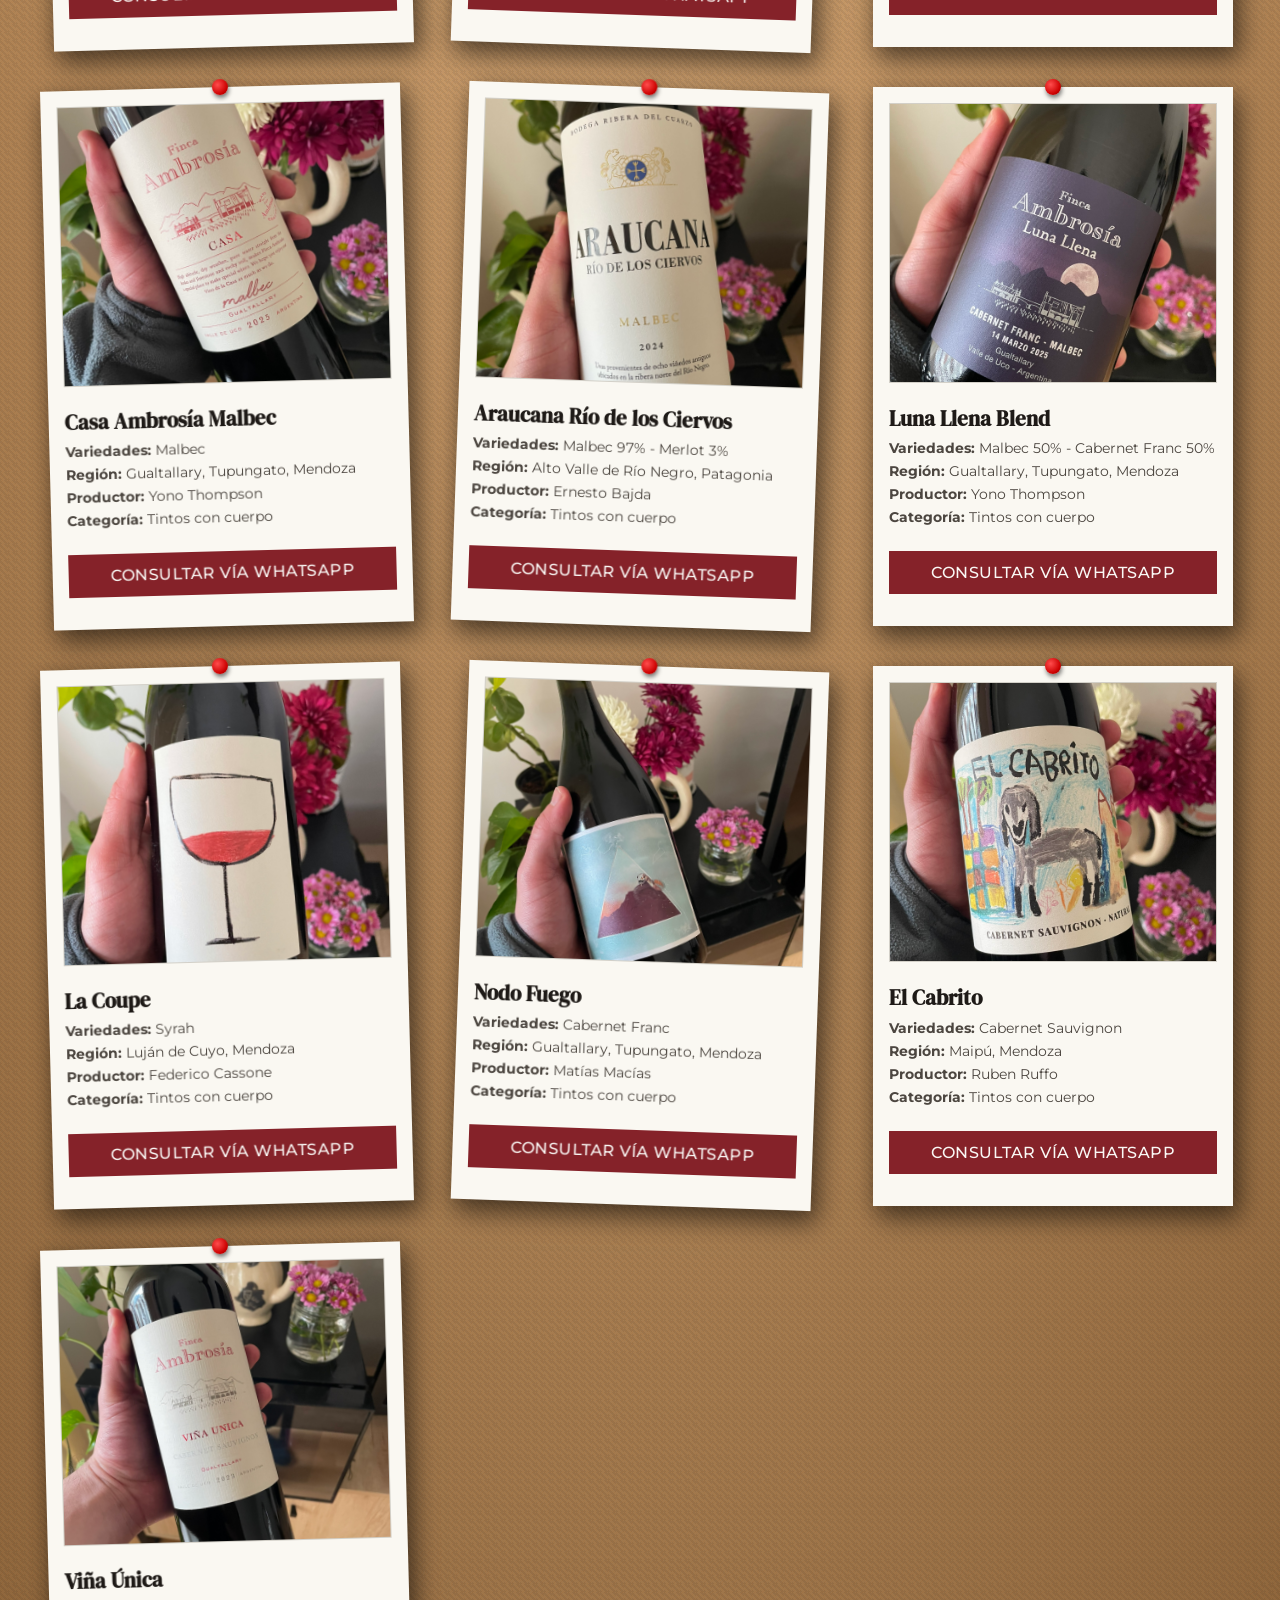
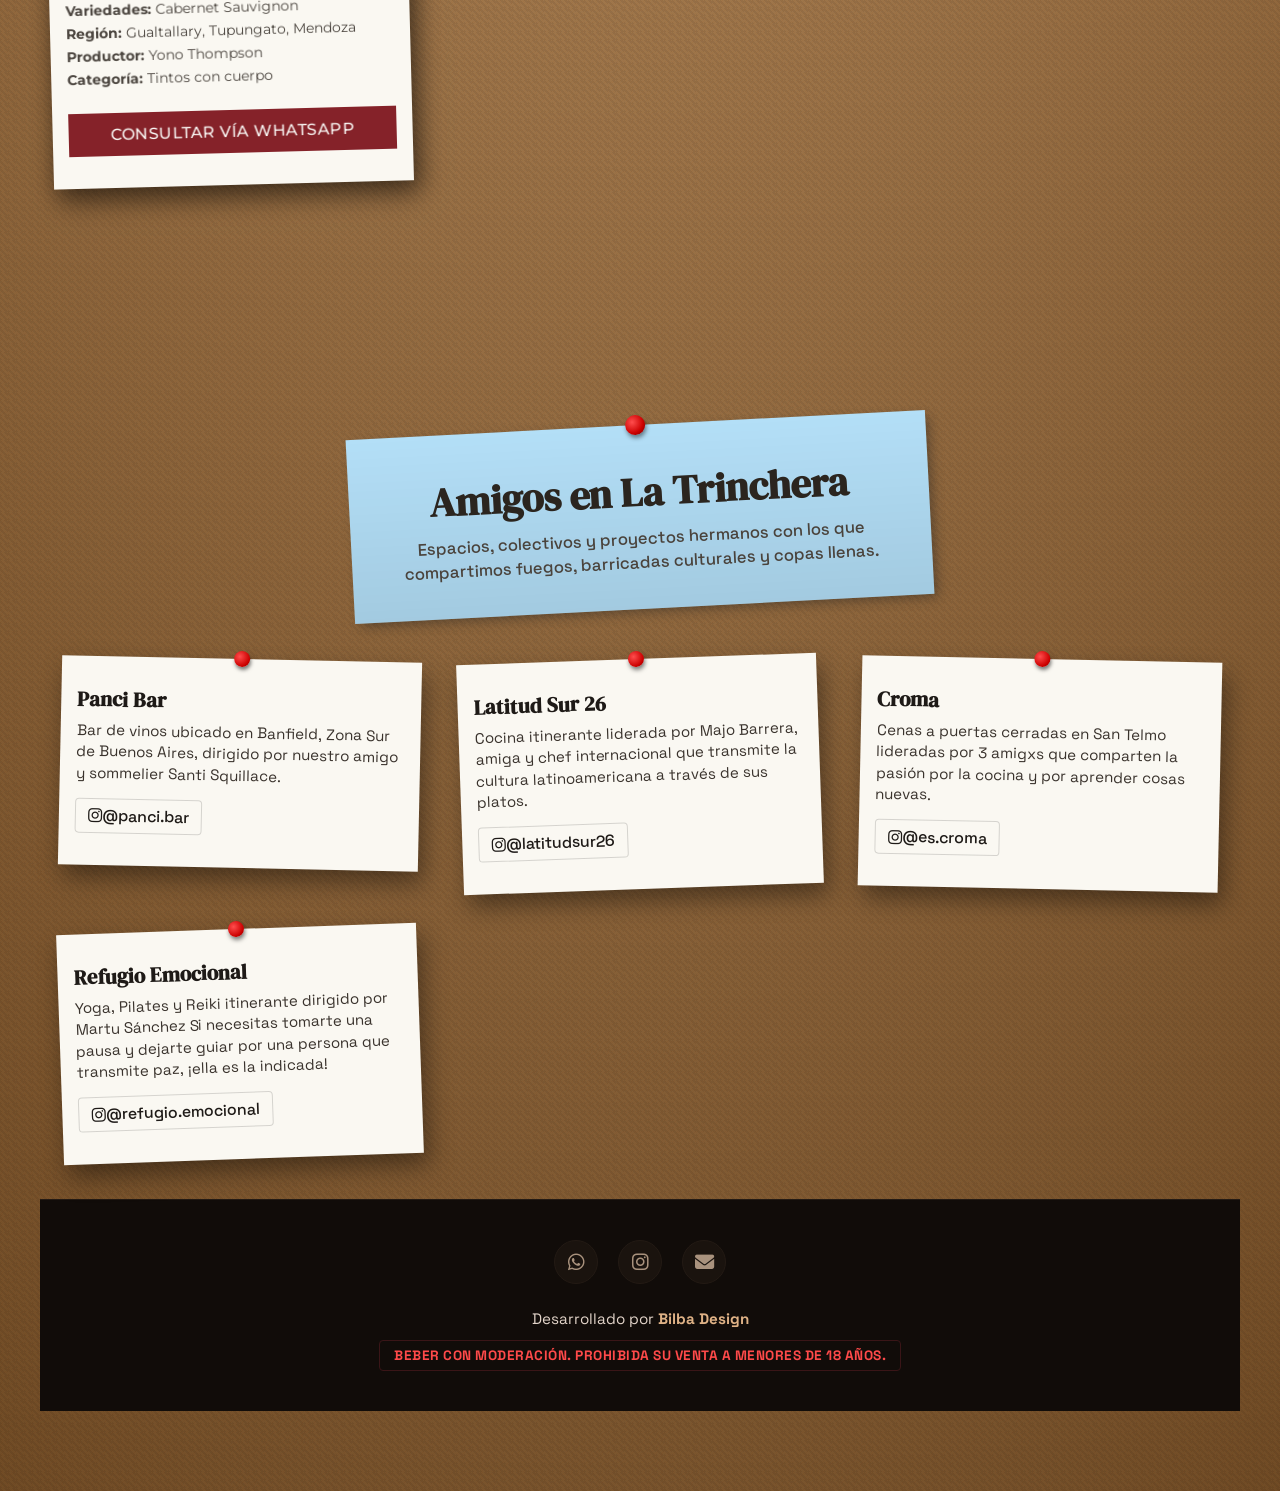
==== commit 7b4eac27: "seccion enccuentros renovda" ====
--- a/index.html
+++ b/index.html
@@ -89,67 +89,46 @@
                 <h3 class="event-title">Seccion en construcción</h3>
             </div> -->
 
-    <section id="encuentros" class="events-section">
-        <div class="events-container">
-            <!-- POST-IT ENCUENTROS -->
-            <div class="section-title-white">
-                <h2>Próximos Encuentros</h2>
-            </div>
-
-            <div class="events-grid">
-                <a href="https://wa.me/5491112345678?text=%C2%A1Quiero%20una%20reserva!" target="_blank" class="event-card-link">
-                    <div class="event-card">
-                        <div class="image-container">
-                            <div class="hover-overlay">
-                                <span class="hover-text">Reservar</span>
-                            </div>
-                            <img src="img/eventos/evento1.png" alt="La Vinocracia invade Panza" class="card-img">
-                        </div>
-                        <div class="event-details">
-                            <span class="event-date">Sábado 25 de Abril - 19 Hs.</span>
-                            <h3 class="event-title">La Vinocracia invade Panza</h3>
-                            <p class="event-description">Nos movemos para copar el espacio de Pte. Panza con lo mejor de nuestros vinos seleccionados.</p>
-                            <div class="event-location">📍 Pueyrredón 846, Lomas de Zamora</div>
-                        </div>
-                    </div>
-                </a>
-
-                <a href="https://wa.me/5491112345678?text=%C2%A1Quiero%20una%20reserva!" target="_blank" class="event-card-link">
-                    <div class="event-card">
-                        <div class="image-container">
-                            <div class="hover-overlay">
-                                <span class="hover-text">Reservar</span>
-                            </div>
-                            <img src="img/eventos/evento2.png" alt="La Vinocracia en Croma" class="card-img">
-                        </div>
-                        <div class="event-details">
-                            <span class="event-date">1 de Mayo - 20 Hs.</span>
-                            <h3 class="event-title">Cata y Menú de 4 Pasos</h3>
-                            <p class="event-description">Celebramos el día de lxs trabajadores con platos y vinos que cuentan historias argentinas. Misa y banquete asegurado.</p>
-                            <div class="event-location">📍 San Telmo (Con reserva previa)</div>
-                        </div>
-                    </div>
-                </a>
-
-                <a href="https://wa.me/5491112345678?text=%C2%A1Quiero%20una%20reserva!" target="_blank" class="event-card-link">
-                    <div class="event-card">
-                        <div class="image-container">
-                            <div class="hover-overlay">
-                                <span class="hover-text">Reservar</span>
-                            </div>
-                            <img src="img/eventos/evento3.png" alt="Latinoamérica en la Mesa" class="card-img">
-                        </div>
-                        <div class="event-details">
-                            <span class="event-date">Domingo 21 de Junio - 19:30 Hs.</span>
-                            <h3 class="event-title">Latinoamérica en la Mesa</h3>
-                            <p class="event-description">Una experiencia de cocina errante junto a Latitud Sur que atraviesa fronteras culinarias en un espacio íntimo.</p>
-                            <div class="event-location">📍 Espacio Íntimo, Nuñez</div>
-                        </div>
-                    </div>
-                </a>
-            </div>
-        </div>
-    </section>
+            <!-- En el cuerpo de tu index.html ENCUENTROS-->
+<div id="encuentros-container"></div>
+
+<script>
+function initSharedComponents() {
+    // Carga del Navbar
+    fetch('navbar.html')
+        .then(res => res.text())
+        .then(text => {
+            document.getElementById('navbar-container').innerHTML = text;
+            document.dispatchEvent(new Event('navbarLoaded'));
+        });
+
+    // Carga de Encuentros
+    fetch('encuentros.html')
+        .then(res => res.text())
+        .then(html => {
+            document.getElementById('encuentros-container').innerHTML = html;
+        });
+
+    // Carga del Modal
+    fetch('modal.html')
+        .then(res => res.text())
+        .then(text => {
+            document.getElementById('modal-container').innerHTML = text;
+            if (window.initModal) {
+                window.initModal();
+            } else {
+                const modalScript = document.createElement('script');
+                modalScript.src = 'modal.js';
+                modalScript.onload = () => {
+                    if (window.initModal) window.initModal();
+                };
+                document.body.appendChild(modalScript);
+            }
+        });
+}
+
+document.addEventListener("DOMContentLoaded", initSharedComponents);
+</script>
 
     <!-- ========================================== -->
     <!-- SECCIÓN: Kioskito (PRODUCTOS)               -->
--- a/estilos.css
+++ b/estilos.css
@@ -2,7 +2,7 @@
    IDENTIDAD CULTURAL: "SUR MODERNO" - TABLERO DE CORCHO COMPLETO
    ========================================================================== */
 
-@import url('https://fonts.googleapis.com/css2?family=Caveat:wght=500;700&family=DM+Serif+Display&family=Space+Grotesk:wght=400;500;700&display=swap');
+@import url('https://fonts.googleapis.com/css2?family=Caveat:wght=500;700&family=DM+Serif+Display&family=Montserrat:wght@400;500;600;700&family=Space+Grotesk:wght@400;500;700&display=swap');
 
 :root {
     --color-wine: #852229;
@@ -219,6 +219,10 @@
     transition: transform 0.3s ease, box-shadow 0.3s ease;
 }
 
+.event-card {
+    font-family: 'Montserrat', sans-serif;
+}
+
 /* Alfiler individual superior para fijar cada Polaroid */
 /* Anclaje matemático del Pin para las tarjetas */
 .event-card::before, .wine-card::before, .trinchera-card::before {
@@ -253,10 +257,32 @@
    COMPONENTES INTERNOS DE LAS POLAROIDS
    ========================================================================== */
 .event-card-link { text-decoration: none; width: 100%; display: flex; justify-content: center; }
-.image-container, .wine-img-container { width: 100%; height: 280px; overflow: hidden; background-color: #EBE7DF; border: 1px solid rgba(0,0,0,0.1); }
+.image-container, .wine-img-container { width: 100%; height: 280px; overflow: hidden; background-color: #EBE7DF; border: 1px solid rgba(0,0,0,0.1); position: relative; }
+.event-card > .image-container { position: static; overflow: visible; }
 .card-img, .wine-img { width: 100%; height: 100%; object-fit: cover; }
+.hover-overlay {
+    position: absolute;
+    inset: 0;
+    display: flex;
+    align-items: center;
+    justify-content: center;
+    padding: 24px;
+    background: rgba(74, 21, 25, 0.92);
+    opacity: 0;
+    visibility: hidden;
+    transition: opacity 0.25s ease, visibility 0.25s ease;
+    z-index: 2;
+}
+.event-card:hover .hover-overlay,
+.event-card:focus .hover-overlay {
+    opacity: 1;
+    visibility: visible;
+}
+.hover-text { color: #fff; font-family: 'Montserrat', sans-serif; font-size: 0.85rem; font-weight: 400; line-height: 1.5; text-align: left; }
+.event-card:focus { outline: 3px solid var(--color-sun); outline-offset: 5px; }
 .event-title, .wine-title, .amigo-name { font-family: var(--font-headers) !important; color: #1E1A17 !important; margin: 12px 0 6px 0; font-size: 1.3rem; }
 .event-description, .wine-description, .amigo-bio, .event-date, .wine-price, .event-location { color: #3A332D !important; font-size: 0.95rem; line-height: 1.4; }
+.event-card .event-description { margin: 4px 0; font-family: 'Montserrat', sans-serif; font-size: 0.85rem; font-weight: 400; line-height: 1.5; opacity: 0.9; }
 .wine-price { font-size: 1.4rem; font-weight: 700; margin-top: auto; padding-top: 15px; }
 .whatsapp-btn { display: flex; align-items: center; justify-content: center; background-color: var(--color-wine); color: #FAF8F5 !important; padding: 12px; text-decoration: none; font-family: var(--font-body); font-weight: 500; text-transform: uppercase; letter-spacing: 0.5px; border-radius: 4px; margin-top: 10px; transition: background-color 0.2s ease; }
 .whatsapp-btn:hover { background-color: #5c161b; }
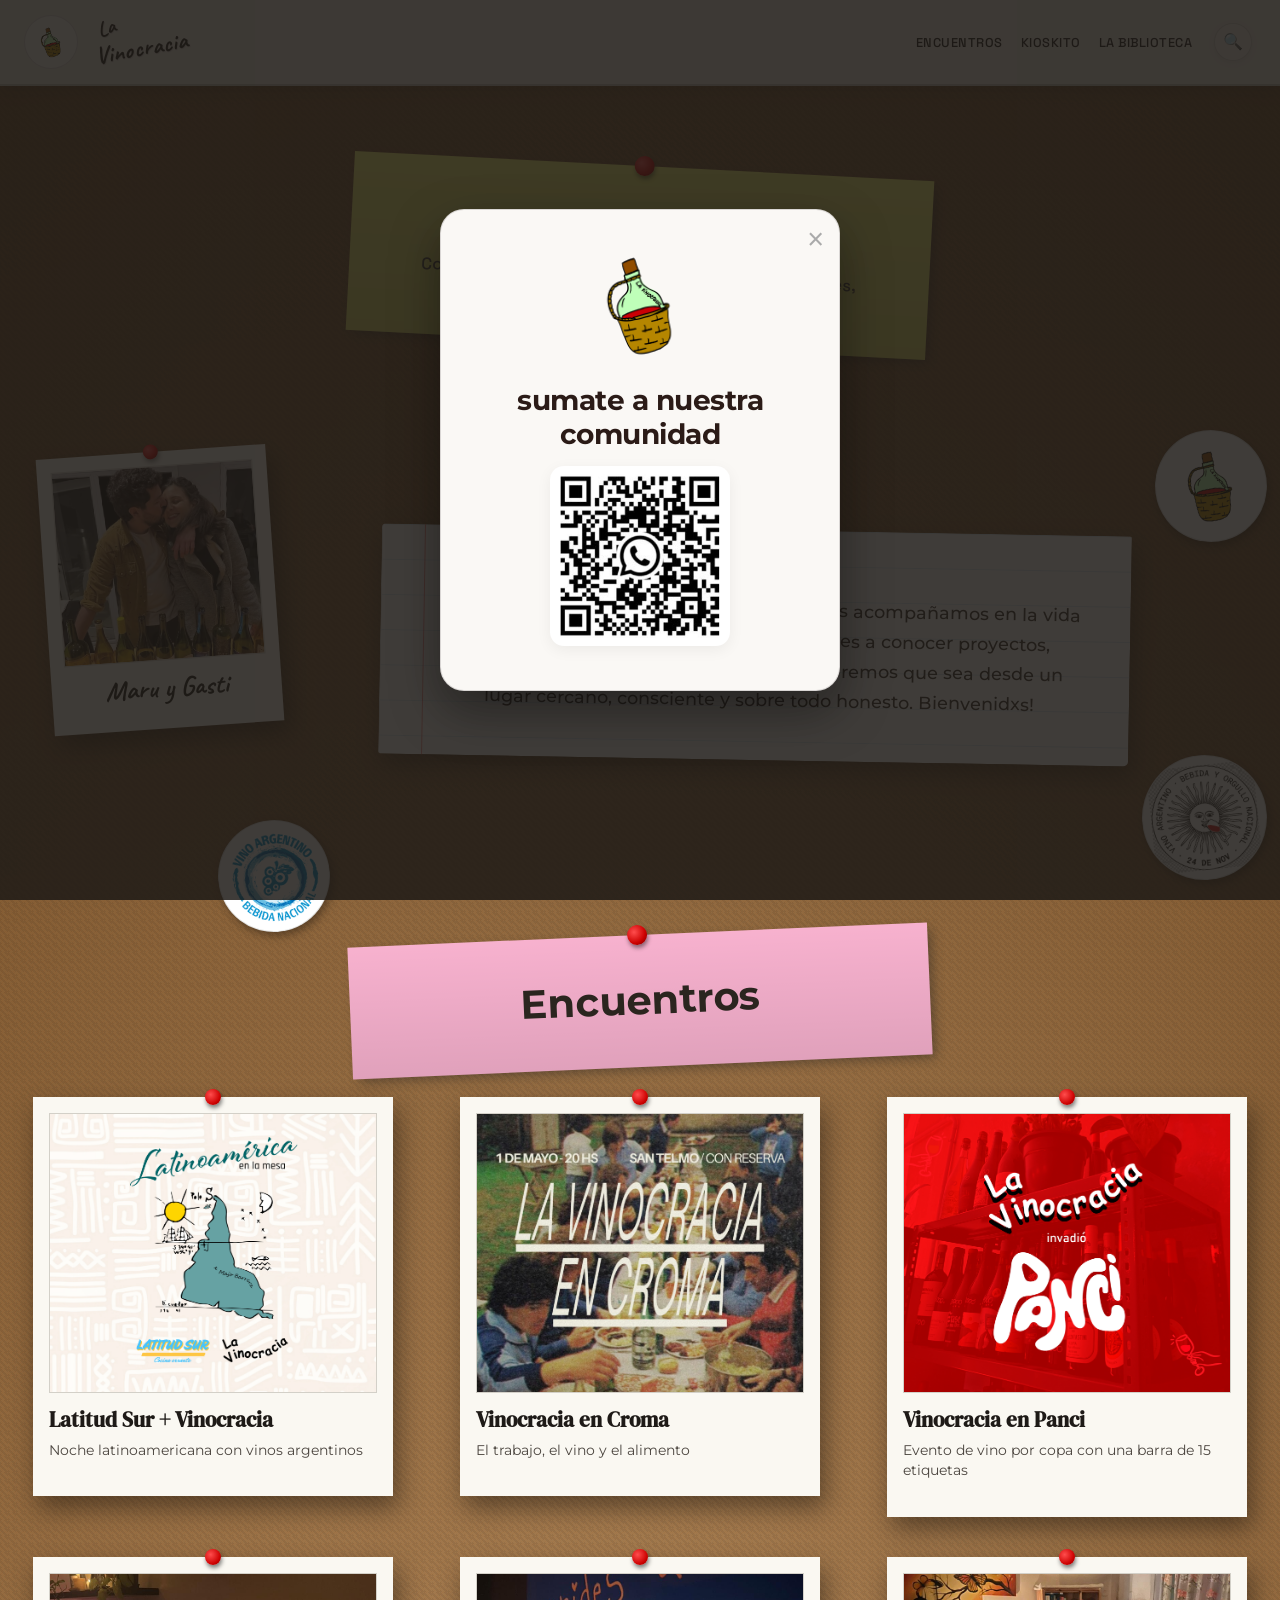
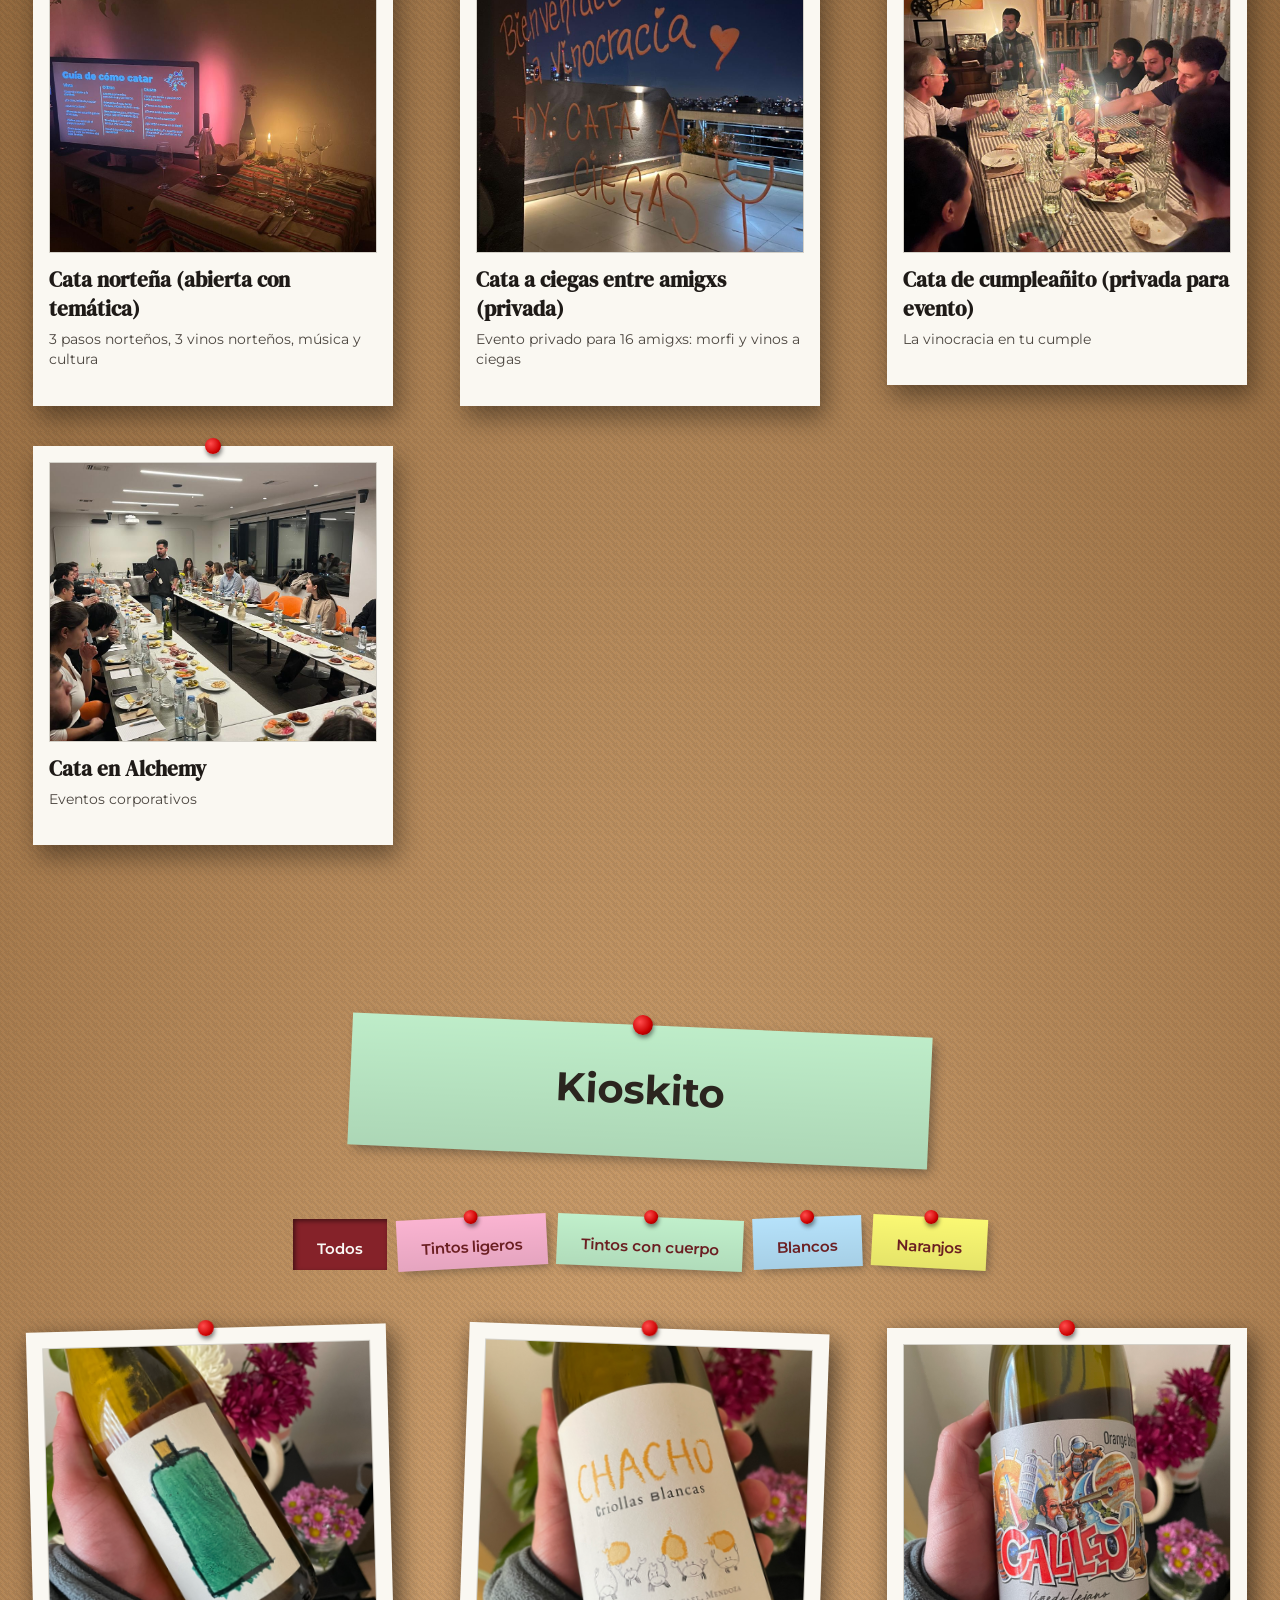
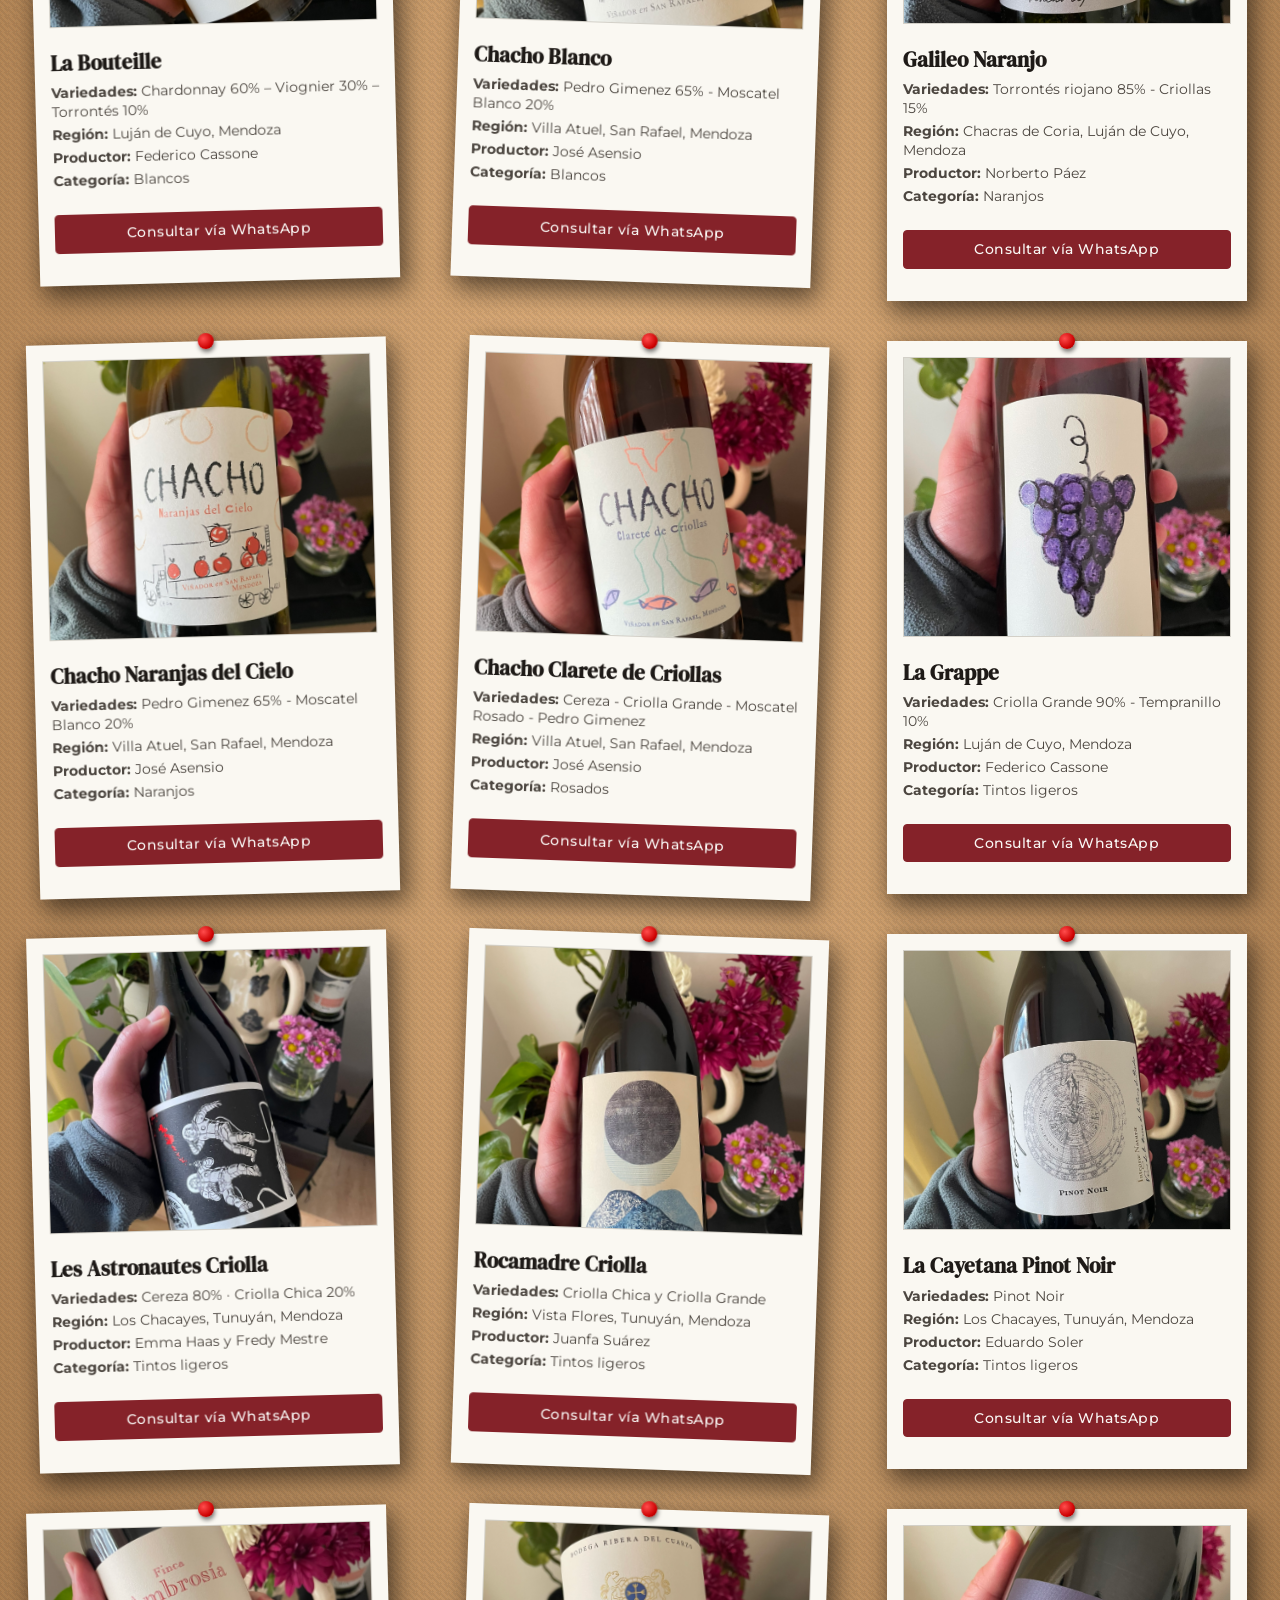
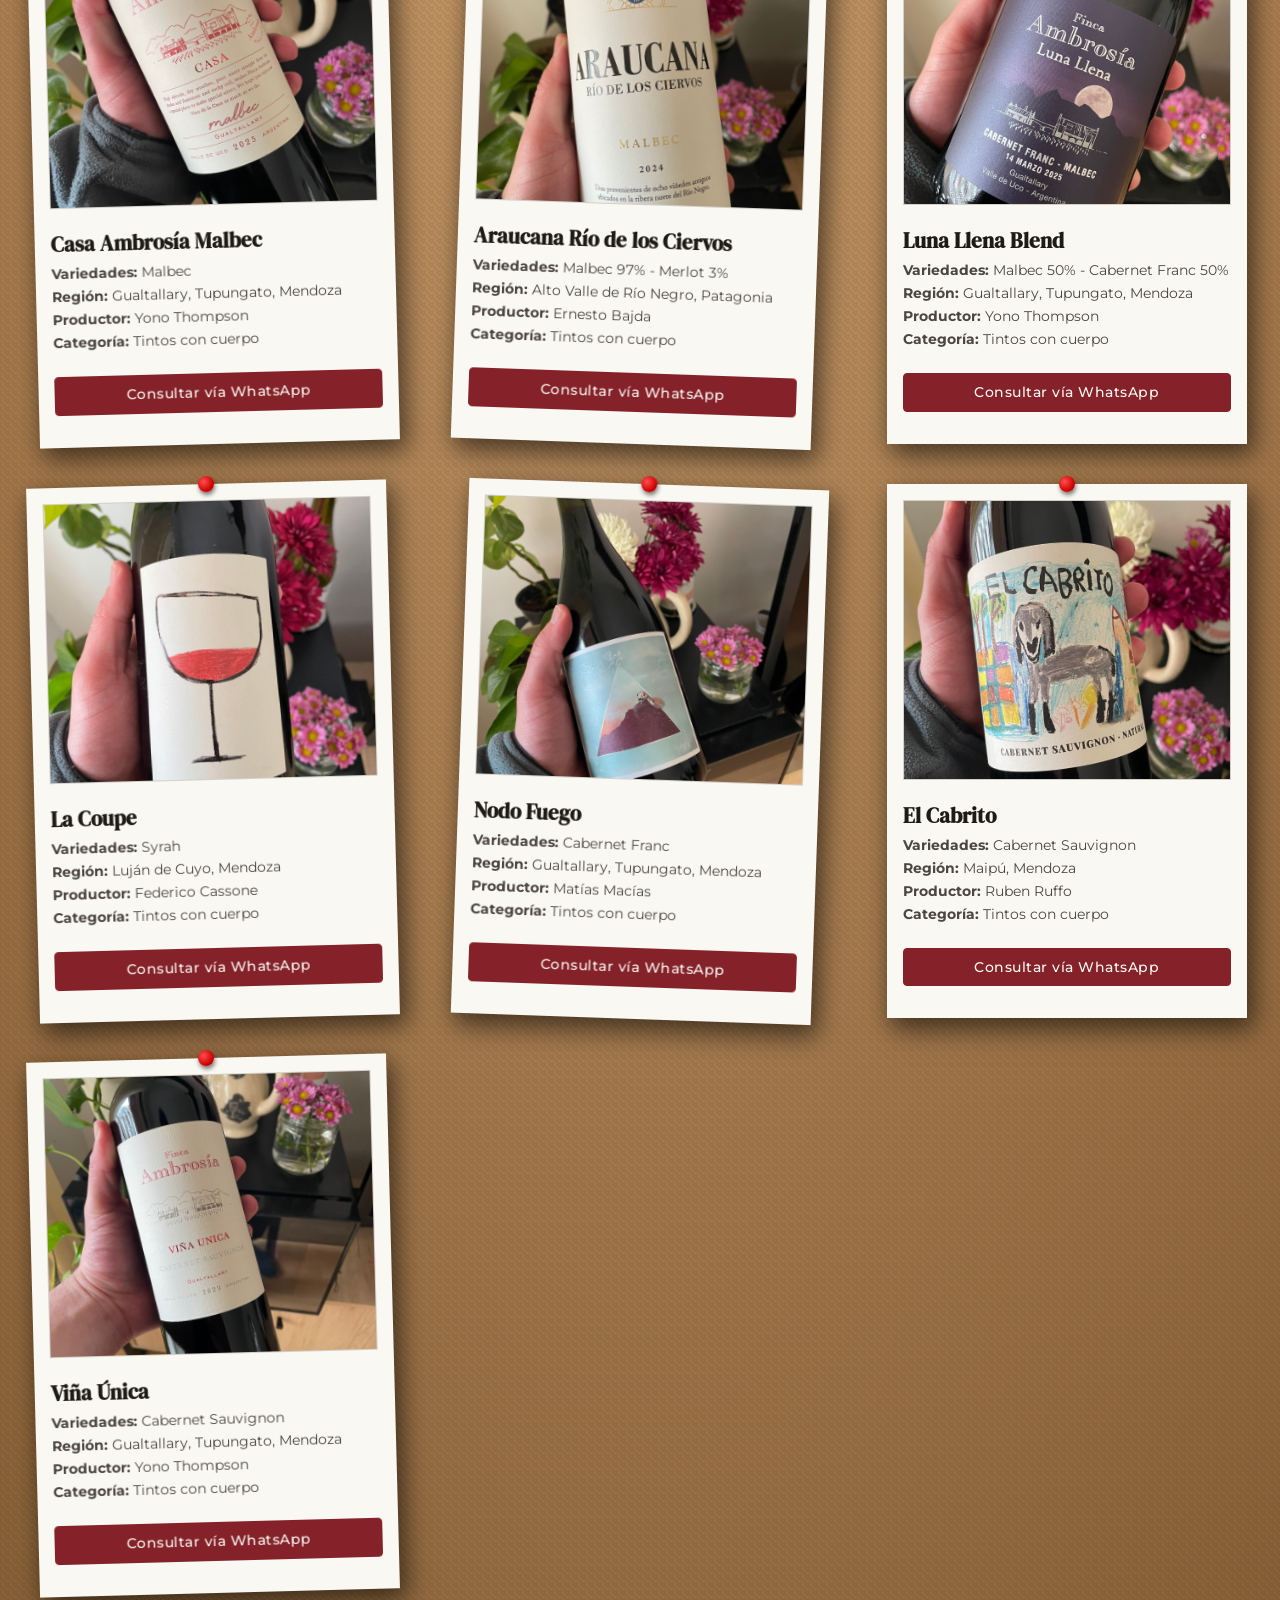
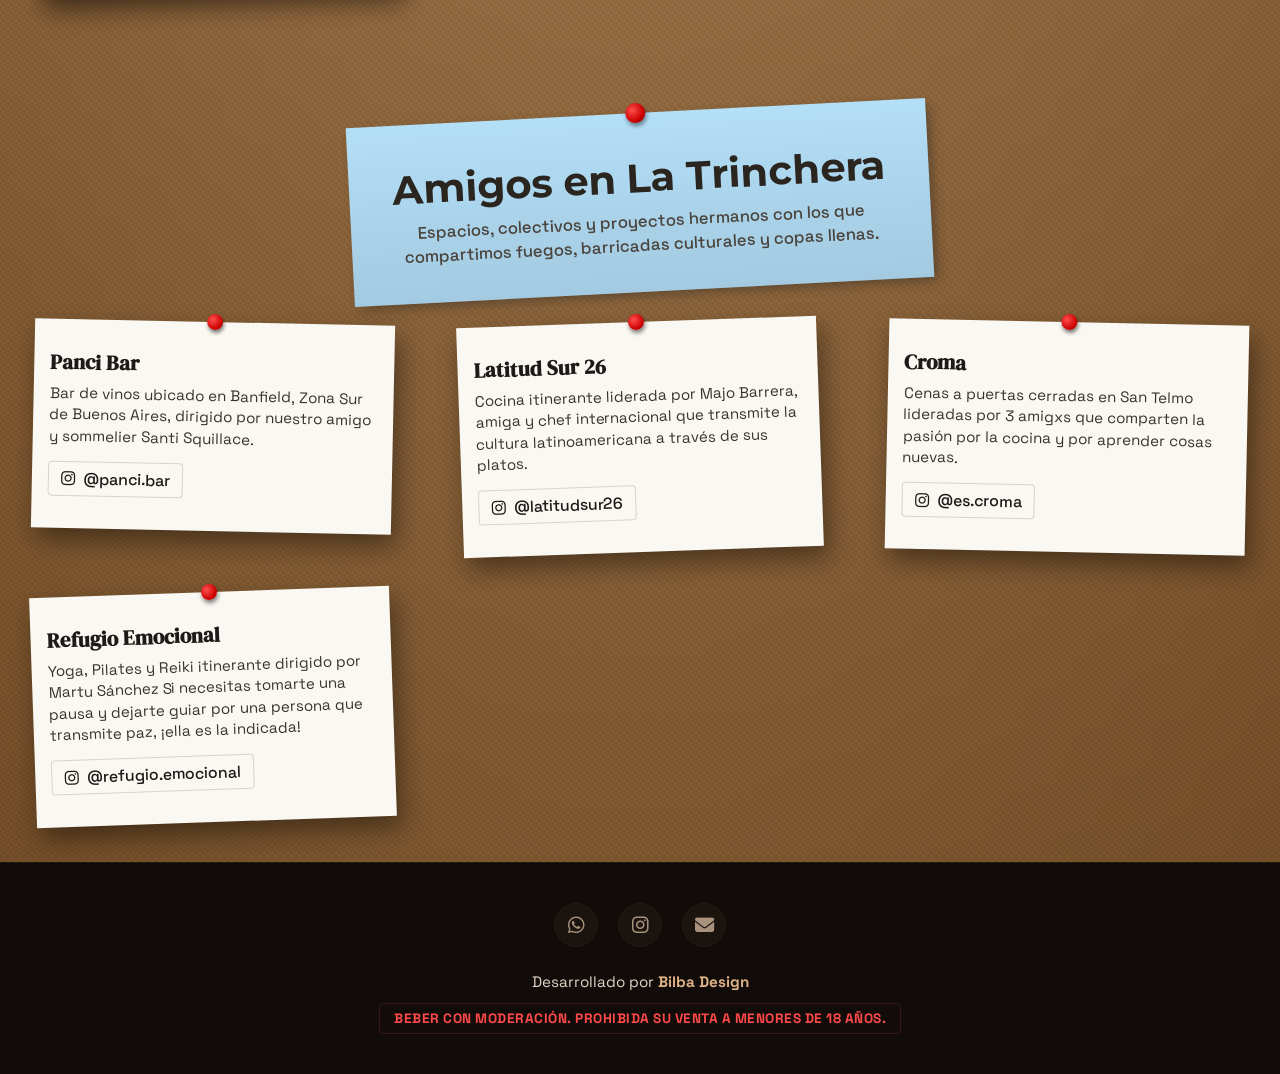
==== commit 8a6b5d51: "ajustes visuales" ====
--- a/index.html
+++ b/index.html
@@ -64,7 +64,11 @@
         <div class="polaroid-img-container">
             <img src="img/Main/nosotros01.png" alt="Nosotros 01" class="polaroid-photo">
         </div>
-        <div class="polaroid-caption">¿Quiénes somos?</div>
+        <div class="polaroid-caption">Maru y Gasti</div>
+    </div>
+
+    <div class="manifesto-sticker sticker-vinoarg">
+        <img src="img/Main/logo_vinoarg.png" alt="Logo Vino Argentino" class="sticker-img">
     </div>
 
     <div class="manifesto-content">
@@ -72,14 +76,12 @@
              Queremos que sea desde un lugar cercano, consciente y sobre todo honesto. Bienvenidxs!</p>
     </div>
 
-    <div class="polaroid-nosotros foto-02">
-        <div class="polaroid-img-container">
-            <img src="img/Main/nosotros02.png" alt="Nosotros 02" class="polaroid-photo">
-        </div>
-        <div class="polaroid-caption">A ciegas!</div>
-    </div>
-    <div class="sticker-logo">
-        <img src="img/Main/logo01.png" alt="Sticker Vinilo" class="sticker-img">
+    <div class="manifesto-sticker sticker-vinocracia">
+        <img src="img/Main/logo01.png" alt="Logo La Vinocracia" class="sticker-img">
+    </div>
+    <div class="manifesto-sticker sticker-noviembre">
+        <img src="img/Main/24 de noviembre.jfif" alt="24 de noviembre" class="sticker-img">
+    </div>
 </section>
  <section id="mendoza" class="events-section">
         <div class="events-container">
@@ -107,6 +109,25 @@
         .then(res => res.text())
         .then(html => {
             document.getElementById('encuentros-container').innerHTML = html;
+
+            const encuentroCards = document.querySelectorAll('#encuentros-container .event-card');
+            const isTouchDevice = window.matchMedia('(hover: none), (pointer: coarse)');
+
+            encuentroCards.forEach(card => {
+                card.addEventListener('click', () => {
+                    if (!isTouchDevice.matches) return;
+                    if (document.activeElement === card) {
+                        card.blur();
+                    } else {
+                        card.focus();
+                    }
+                });
+            });
+
+            document.addEventListener('click', event => {
+                if (!isTouchDevice.matches || event.target.closest('#encuentros-container .event-card')) return;
+                document.querySelector('#encuentros-container .event-card:focus')?.blur();
+            });
         });
 
     // Carga del Modal
@@ -146,6 +167,22 @@
             .then(res => res.text())
             .then(text => {
                 document.getElementById('navbar-container').innerHTML = text;
+                const menuToggle = document.querySelector('.nav-menu-toggle');
+                const navMenu = document.querySelector('.nav-menu');
+                if (menuToggle && navMenu) {
+                    menuToggle.addEventListener('click', () => {
+                        const isOpen = navMenu.classList.toggle('is-open');
+                        menuToggle.setAttribute('aria-expanded', String(isOpen));
+                        menuToggle.setAttribute('aria-label', isOpen ? 'Cerrar menú' : 'Abrir menú');
+                    });
+                    navMenu.querySelectorAll('a').forEach(link => {
+                        link.addEventListener('click', () => {
+                            navMenu.classList.remove('is-open');
+                            menuToggle.setAttribute('aria-expanded', 'false');
+                            menuToggle.setAttribute('aria-label', 'Abrir menú');
+                        });
+                    });
+                }
                 // Avisamos a toda la aplicación que el navbar está listo.
                 document.dispatchEvent(new Event('navbarLoaded'));
             });
--- a/estilos.css
+++ b/estilos.css
@@ -165,10 +165,11 @@
 /* ==========================================================================
    TEXTOS INTERNOS DE LOS ENCABEZADOS
    ========================================================================== */
-.catalog-title h1, .main-header h1, .section-title-white h2, .trinchera-title h2 {
-    font-family: var(--font-headers) !important;
+.catalog-title h1, .catalog-title h2, .main-header h1, .section-title-white h2, .trinchera-title h2 {
+    font-family: 'Montserrat', sans-serif !important;
     color: #2b251f !important;
     font-size: 2.5rem !important;
+    font-weight: 700 !important;
     margin-bottom: 8px !important;
     background: transparent !important;
 }
@@ -191,6 +192,34 @@
     max-width: 1300px; 
     margin: 0 auto;
     background: transparent !important;
+}
+
+#mendoza {
+    padding: 0 !important;
+    max-width: none;
+}
+
+#encuentros-container > .events-section {
+    padding-top: 20px !important;
+}
+
+#encuentros-container .section-title-white {
+    margin-top: 20px !important;
+    margin-bottom: 30px !important;
+}
+
+#deOrigen {
+    padding: 0 !important;
+    max-width: none;
+}
+
+#deOrigen > .trinchera-section {
+    padding-top: 20px !important;
+}
+
+#deOrigen .trinchera-title {
+    margin-top: 20px !important;
+    margin-bottom: 30px !important;
 }
 
 .events-grid, .catalog-grid, .trinchera-grid {
@@ -273,13 +302,12 @@
     transition: opacity 0.25s ease, visibility 0.25s ease;
     z-index: 2;
 }
-.event-card:hover .hover-overlay,
-.event-card:focus .hover-overlay {
+.event-card:hover .hover-overlay {
     opacity: 1;
     visibility: visible;
 }
 .hover-text { color: #fff; font-family: 'Montserrat', sans-serif; font-size: 0.85rem; font-weight: 400; line-height: 1.5; text-align: left; }
-.event-card:focus { outline: 3px solid var(--color-sun); outline-offset: 5px; }
+.event-card:focus { outline: none; }
 .event-title, .wine-title, .amigo-name { font-family: var(--font-headers) !important; color: #1E1A17 !important; margin: 12px 0 6px 0; font-size: 1.3rem; }
 .event-description, .wine-description, .amigo-bio, .event-date, .wine-price, .event-location { color: #3A332D !important; font-size: 0.95rem; line-height: 1.4; }
 .event-card .event-description { margin: 4px 0; font-family: 'Montserrat', sans-serif; font-size: 0.85rem; font-weight: 400; line-height: 1.5; opacity: 0.9; }
@@ -287,7 +315,7 @@
 .whatsapp-btn { display: flex; align-items: center; justify-content: center; background-color: var(--color-wine); color: #FAF8F5 !important; padding: 12px; text-decoration: none; font-family: var(--font-body); font-weight: 500; text-transform: uppercase; letter-spacing: 0.5px; border-radius: 4px; margin-top: 10px; transition: background-color 0.2s ease; }
 .whatsapp-btn:hover { background-color: #5c161b; }
 .trinchera-badge, .badge, .manifesto-divider { display: none !important; }
-.amigo-instagram { display: inline-flex; align-items: center; color: #1E1A17; text-decoration: none; font-weight: 500; margin-top: 15px; border: 1px solid rgba(0,0,0,0.15); padding: 6px 12px; border-radius: 4px; }
+.amigo-instagram { display: inline-flex; align-items: center; gap: 8px; color: #1E1A17; text-decoration: none; font-weight: 500; margin-top: 15px; border: 1px solid rgba(0,0,0,0.15); padding: 6px 12px; border-radius: 4px; }
 .amigo-instagram:hover { background-color: #1E1A17; color: #FAF8F5 !important; }
 
 /* ==========================================================================
@@ -337,6 +365,7 @@
 .svg-container svg { width: 100%; height: 100%; }
 .svg-container svg text, .svg-container svg path { fill: #1E1A17 !important; }
 .nav-brand-link { text-decoration: none; color: inherit; display: flex; align-items: center; }
+.nav-menu-toggle { display: none; }
 .nav-menu { display: flex; gap: 18px; align-items: center; flex-wrap: wrap; justify-content: flex-end; }
 .nav-menu a { color: #1E1A17; font-weight: 500; letter-spacing: 0.5px; text-transform: uppercase; font-size: 0.8rem; text-decoration: none; transition: color 0.3s ease; white-space: nowrap; }
 .nav-menu a:hover { color: var(--color-wine); }
@@ -446,12 +475,52 @@
    VISTA RESPONSIVE MOBILE OPTIMIZATION
  ========================================================================== */
 @media (max-width: 768px) {
-    .navbar { flex-direction: column; gap: 12px; padding: 12px 14px; }
-    .nav-brand-link { width: 100%; justify-content: center; }
-    .nav-identity { justify-content: center; }
+    .navbar { flex-direction: row; gap: 12px; padding: 10px 14px; }
+    .nav-brand-link { flex: 1; min-width: 0; }
+    .nav-identity { width: 100%; }
     .logo-container { width: 46px; height: 46px; }
-    .svg-container { width: 200px; height: 56px; margin-top: 0; }
-    .nav-menu { width: 100%; justify-content: center; gap: 10px 14px; flex-wrap: wrap; }
+    .svg-container { width: 180px; height: 52px; margin-top: 0; }
+    .nav-menu-toggle {
+        display: flex;
+        flex: 0 0 44px;
+        width: 44px;
+        height: 44px;
+        padding: 9px;
+        flex-direction: column;
+        justify-content: center;
+        gap: 5px;
+        background: transparent;
+        border: 1px solid rgba(30, 26, 23, 0.35);
+        color: #1E1A17;
+        cursor: pointer;
+    }
+    .nav-menu-toggle span {
+        display: block;
+        width: 100%;
+        height: 2px;
+        background-color: currentColor;
+        transition: transform 0.2s ease, opacity 0.2s ease;
+    }
+    .nav-menu-toggle[aria-expanded="true"] span:first-child { transform: translateY(7px) rotate(45deg); }
+    .nav-menu-toggle[aria-expanded="true"] span:nth-child(2) { opacity: 0; }
+    .nav-menu-toggle[aria-expanded="true"] span:last-child { transform: translateY(-7px) rotate(-45deg); }
+    .nav-menu {
+        display: none;
+        position: absolute;
+        top: 100%;
+        left: 12px;
+        right: 12px;
+        width: auto;
+        padding: 14px;
+        flex-direction: column;
+        align-items: stretch;
+        gap: 8px;
+        background: #FAF8F5;
+        border: 1px solid rgba(30, 26, 23, 0.2);
+        box-shadow: 0 8px 18px rgba(0, 0, 0, 0.2);
+    }
+    .nav-menu.is-open { display: flex; }
+    .nav-menu a { padding: 9px 6px; font-size: 0.8rem; }
     .nav-menu a { font-size: 0.72rem; }
     .nav-search-container { margin-left: 0; width: 100%; justify-content: center; }
     .nav-search-container input { width: 100%; max-width: 220px; }
@@ -461,7 +530,7 @@
         max-width: 92%;
         padding: 25px 25px !important;
     }
-    .catalog-title h1, .main-header h1, .section-title-white h2, .trinchera-title h2 { font-size: 2rem !important; }
+    .catalog-title h1, .catalog-title h2, .main-header h1, .section-title-white h2, .trinchera-title h2 { font-size: 2rem !important; }
     
     .manifesto-content { padding: 55px 20px 30px 35px; }
     .manifesto-content p { font-size: 1.55rem; line-height: 2.2rem; }
@@ -471,9 +540,58 @@
     .filter-btn { padding: 16px 14px 8px 14px !important; font-size: 1.3rem; }
 
     .events-grid, .catalog-grid, .trinchera-grid {
-        grid-template-columns: 1fr;
+        grid-template-columns: minmax(0, 1fr);
         gap: 35px;
-        padding: 0 10px;
+        padding: 0;
+    }
+
+    .events-section {
+        padding: 40px 12px 32px !important;
+    }
+
+    .events-container {
+        width: 100%;
+    }
+
+    .events-grid {
+        width: 100%;
+    }
+
+    .event-card {
+        width: min(100%, 360px);
+        max-width: 100%;
+    }
+
+    .event-card .image-container {
+        height: clamp(220px, 68vw, 280px);
+    }
+
+    .event-title {
+        font-size: 1.15rem;
+        line-height: 1.25;
+    }
+
+    .event-description {
+        font-size: 0.82rem;
+    }
+
+    .hover-overlay {
+        padding: 20px;
+    }
+
+    .hover-text {
+        font-size: 0.8rem;
+        line-height: 1.45;
+    }
+
+    .event-card:hover .hover-overlay {
+        opacity: 0;
+        visibility: hidden;
+    }
+
+    .event-card:focus .hover-overlay {
+        opacity: 1;
+        visibility: visible;
     }
  
 }
@@ -693,8 +811,8 @@
 /* --- Foto 01: Clavada a la IZQUIERDA --- */
 .polaroid-nosotros.foto-01 {
     left: 2%;
-    top: 25%; /* Un poco más arriba */
-    transform: rotate(-4deg);
+    top: 15%;
+    transform: translateY(-20%) rotate(-4deg);
 }
 
 /* --- Foto 02: Clavada a la DERECHA --- */
@@ -734,6 +852,12 @@
     transform: scale(1.08) rotate(0deg) !important;
     box-shadow: 12px 22px 35px rgba(0, 0, 0, 0.55) !important;
     z-index: 99 !important; /* Se va al frente de todo al pasar el mouse */
+}
+
+.polaroid-nosotros.foto-01,
+.polaroid-nosotros.foto-01:hover {
+    transform: translateY(-20%) rotate(-4deg) !important;
+    box-shadow: 6px 12px 24px rgba(0, 0, 0, 0.45) !important;
 }
 
 /* ==========================================================================
@@ -775,30 +899,21 @@
     .polaroid-nosotros.foto-02 { transform: rotate(3deg); }
 }
 
-/* ==========================================================================
-   STICKER DE VINILO REALISTA - POSICIÓN: ABAJO A LA DERECHA
-   ========================================================================== */
-.sticker-logo {
+/* ========================================================================== 
+   STICKERS ALREDEDOR DEL MANIFIESTO
+   ========================================================================== */
+.manifesto-sticker {
     position: absolute;
-    /* Lo anclamos abajo a la derecha respecto a la sección del manifiesto */
-    right: 14%; 
-    bottom: 8%;
-    width: 110px; /* Tamaño de sticker de vinilo */
-    height: 110px;
-    z-index: 75; /* Por encima del manifiesto y levemente de la Polaroid derecha */
-    
-    /* Efecto troquelado blanco */
-    background-color: #ffffff !important;
-    padding: 8px !important;
-    border-radius: 50% !important; 
-    
-    /* Sombra de papel plano adherido al corcho */
-    box-shadow: 2px 3px 5px rgba(0, 0, 0, 0.5) !important;
-    
-    /* Rotación hacia la derecha para cambiar el ángulo */
-    transform: rotate(10deg); 
-    transition: transform 0.2s ease, box-shadow 0.2s ease;
-    cursor: pointer;
+    width: 112px;
+    height: 112px;
+    padding: 8px;
+    background: #fff;
+    border: 1px solid rgba(30, 26, 23, 0.12);
+    border-radius: 50%;
+    overflow: hidden;
+    pointer-events: none;
+    box-shadow: 2px 4px 8px rgba(0, 0, 0, 0.35);
+    z-index: 75;
 }
 
 .sticker-img {
@@ -808,33 +923,70 @@
     display: block;
 }
 
-/* Efecto hover */
-.sticker-logo:hover {
-    transform: rotate(6deg) scale(1.08) !important;
-    box-shadow: 3px 5px 8px rgba(0, 0, 0, 0.55) !important;
-}
-
-/* ==========================================================================
-   RESPONSIVE AJUSTADO
-   ========================================================================== */
-@media (max-width: 1400px) {
-    .sticker-logo {
-        right: 4%; /* Lo pega un toque más al borde si la pantalla se achica */
-        bottom: 5%;
-        width: 95px;
-        height: 95px;
-    }
+.sticker-vinoarg {
+    left: 17%;
+    top: 85%;
+    transform: rotate(-8deg);
+}
+
+.sticker-vinoarg .sticker-img {
+    transform: scale(1.25);
+}
+
+.sticker-vinocracia {
+    right: 1%;
+    top: 7%;
+    transform: rotate(7deg);
+}
+
+.sticker-noviembre {
+    right: 1%;
+    bottom: 3%;
+    width: 125px;
+    height: 125px;
+    transform: rotate(-6deg);
 }
 
 @media (max-width: 1150px) {
-    .sticker-logo {
-        position: relative !important;
-        right: auto !important;
-        bottom: auto !important;
-        /* En mobile vuelve al flujo abajo de las fotos con un margen limpio */
-        margin: 30px auto 10px auto !important; 
-        transform: rotate(6deg);
-        display: block;
+    .manifesto-sticker {
+        position: relative;
+        inset: auto;
+        width: 96px;
+        height: 96px;
+        margin: 18px 8px 8px;
+    }
+
+    .sticker-vinoarg {
+        top: auto;
+        left: auto;
+        right: auto;
+        bottom: auto;
+    }
+
+    .sticker-vinocracia,
+    .sticker-noviembre {
+        top: auto;
+        left: auto;
+        right: auto;
+        bottom: auto;
+    }
+
+    .sticker-noviembre {
+        width: 108px;
+        height: 108px;
+    }
+}
+
+@media (max-width: 600px) {
+    .manifesto-sticker {
+        width: 82px;
+        height: 82px;
+        margin: 14px 5px 4px;
+    }
+
+    .sticker-noviembre {
+        width: 92px;
+        height: 92px;
     }
 }
 /* Asegura que el contenedor de la página independiente use todo el alto disponible */
@@ -1498,19 +1650,30 @@
     margin-top: 20px;
 }
 
+.wine-btn-consultar,
 .detail-overlay-whatsapp {
     display: inline-flex;
     align-items: center;
     justify-content: center;
-    background: #8b1f24;
-    color: #fff;
-    padding: 15px 24px;
-    border-radius: 999px;
+    width: 100%;
+    box-sizing: border-box;
+    background: var(--color-wine);
+    color: #FAF8F5 !important;
+    padding: 10px 14px;
+    border: 1px solid var(--color-wine);
+    border-radius: 4px;
     text-decoration: none;
-    font-weight: 700;
+    font-family: 'Montserrat', sans-serif;
+    font-size: 0.85rem;
+    font-weight: 500;
+    line-height: 1.2;
+    text-transform: none;
+    white-space: nowrap;
+    letter-spacing: 0.5px;
     transition: transform 0.2s ease, background-color 0.2s ease;
 }
 
+.wine-btn-consultar:hover,
 .detail-overlay-whatsapp:hover {
     background: #5f1419;
     transform: translateY(-1px);
@@ -1523,6 +1686,81 @@
 }
 
 @media (max-width: 600px) {
+    .detail-overlay-container {
+        align-items: stretch;
+        padding: 0;
+        overflow: hidden;
+        overscroll-behavior: none;
+    }
+
+    .detail-overlay-card {
+        width: 100%;
+        max-width: none;
+        height: 100vh;
+        height: 100dvh;
+        max-height: none;
+        border-radius: 0;
+        padding: 58px 18px 24px;
+        overflow: hidden;
+        display: flex;
+        flex-direction: column;
+    }
+
+    .detail-overlay-close-btn {
+        top: 12px;
+        right: 14px;
+        z-index: 3;
+        width: 44px;
+        height: 44px;
+        padding: 0;
+        font-size: 2.2rem;
+    }
+
+    .detail-overlay-content {
+        flex: 1 1 auto;
+        min-height: 0;
+        overflow-y: auto;
+        overflow-x: hidden;
+        overscroll-behavior: contain;
+        -webkit-overflow-scrolling: touch;
+        padding-right: 4px;
+    }
+
+    .detail-overlay-header {
+        gap: 18px;
+    }
+
+    .detail-overlay-img {
+        width: 100%;
+        height: min(42vh, 300px);
+        max-height: 300px;
+        padding: 10px;
+    }
+
+    .detail-overlay-info {
+        gap: 10px;
+    }
+
+    .detail-overlay-info h2 {
+        padding-right: 34px;
+        font-size: 1.7rem;
+        line-height: 1.15;
+    }
+
+    .detail-overlay-info p {
+        line-height: 1.55;
+    }
+
+    .detail-overlay-meta {
+        padding: 10px 0;
+        line-height: 1.55;
+    }
+
+    .detail-overlay-actions {
+        margin-top: 10px;
+        padding-bottom: 8px;
+    }
+
     .search-overlay-input {
         font-size: 1.2rem;
         padding: 0.9rem 1.2rem;
--- a/kioskito/kioskito.css
+++ b/kioskito/kioskito.css
@@ -84,11 +84,18 @@
     justify-content: center;
     background-color: var(--color-wine);
     color: #FAF8F5 !important;
-    padding: 12px;
+    width: 100%;
+    box-sizing: border-box;
+    padding: 10px 14px;
+    border: 1px solid var(--color-wine);
+    border-radius: 4px;
     text-decoration: none;
     font-family: 'Montserrat', sans-serif;
     font-weight: 500;
-    text-transform: uppercase;
+    font-size: 0.85rem;
+    line-height: 1.2;
+    text-transform: none;
+    white-space: nowrap;
     letter-spacing: 0.5px;
     margin-top: auto;
     transition: background-color 0.2s ease, transform 0.1s ease;
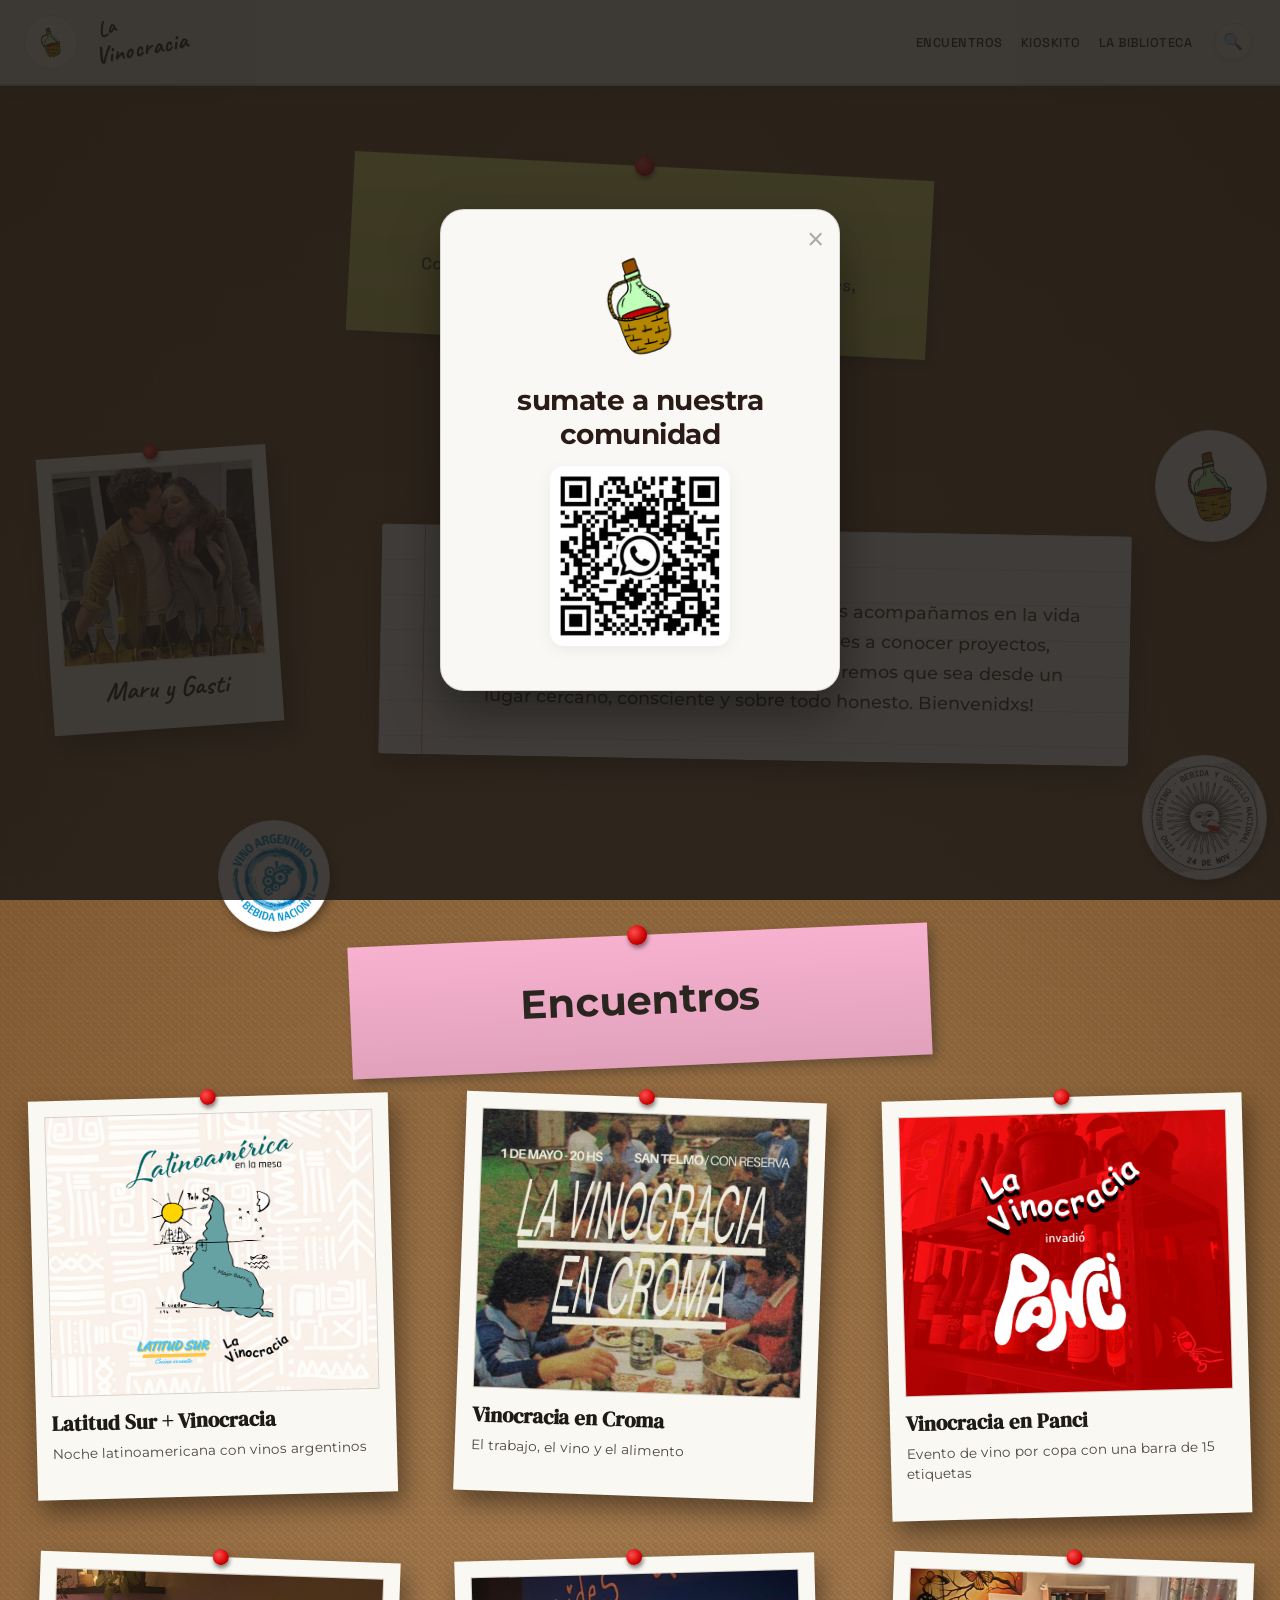
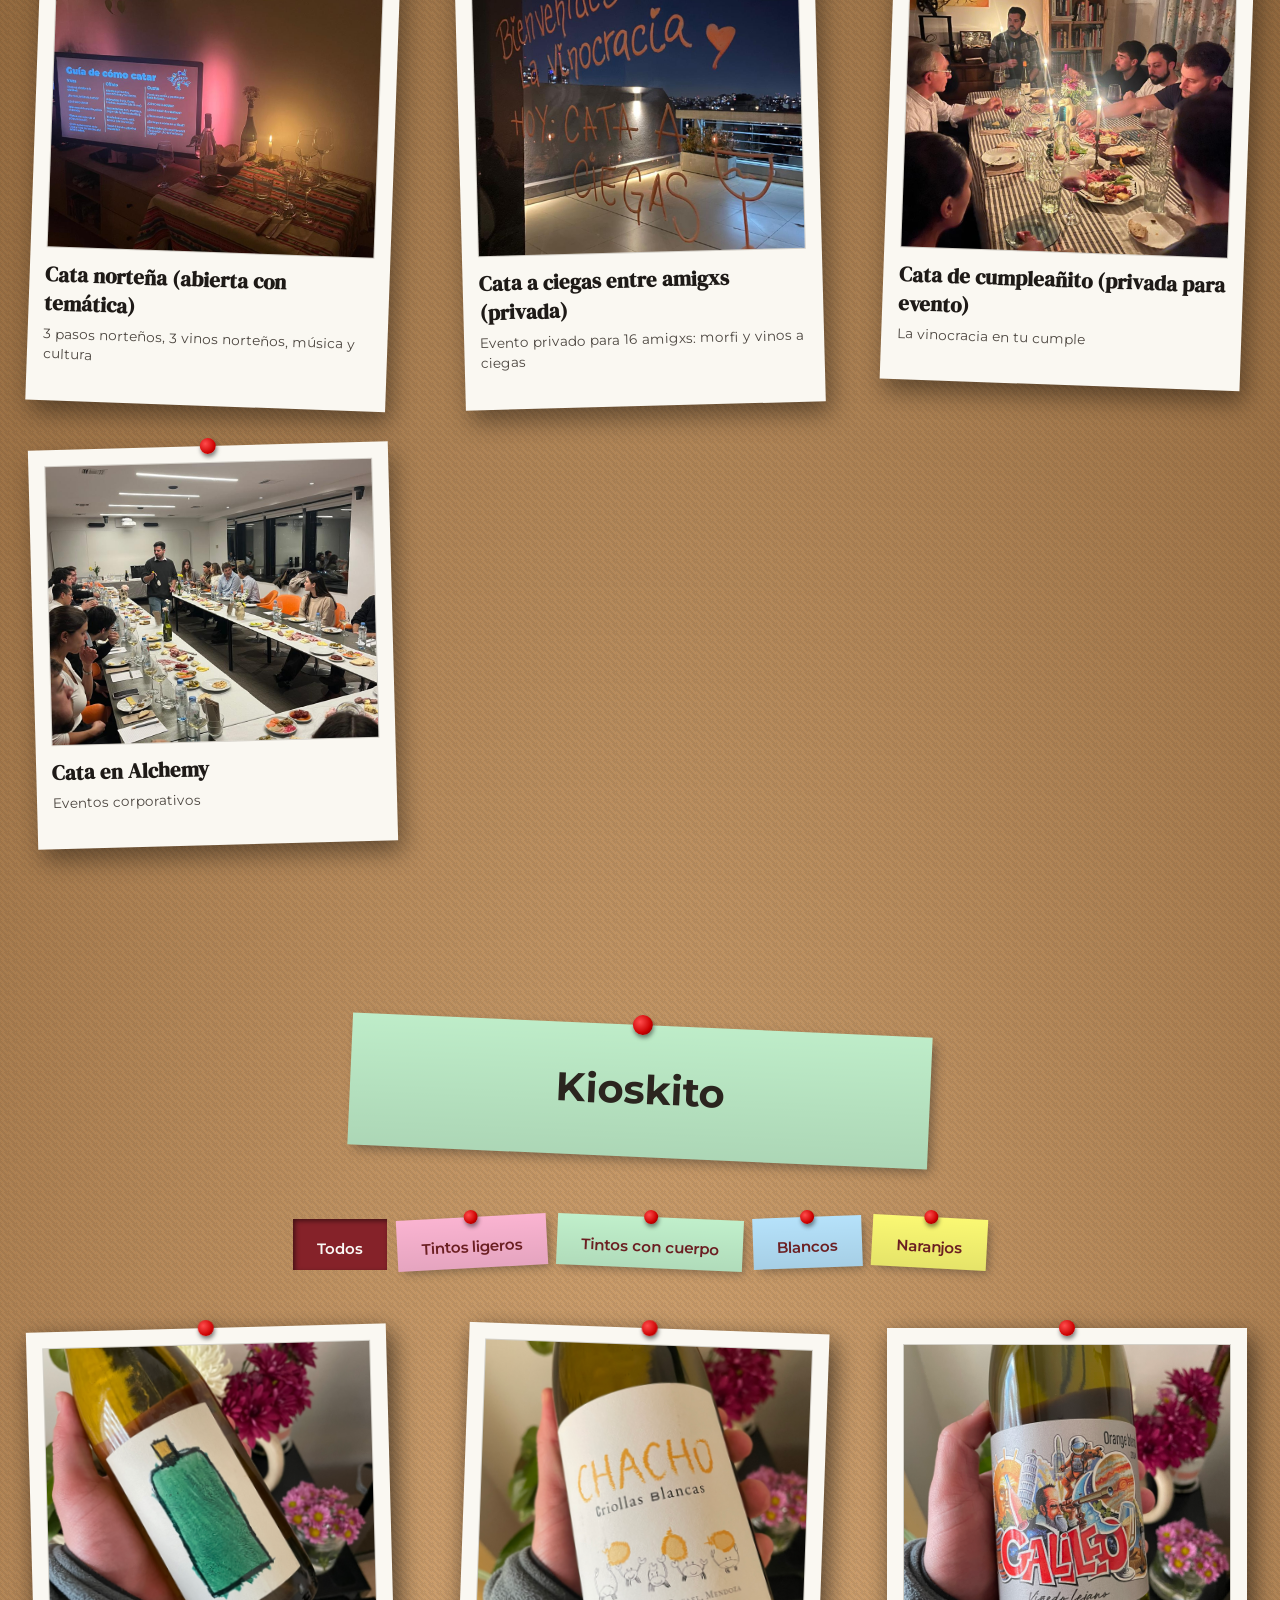
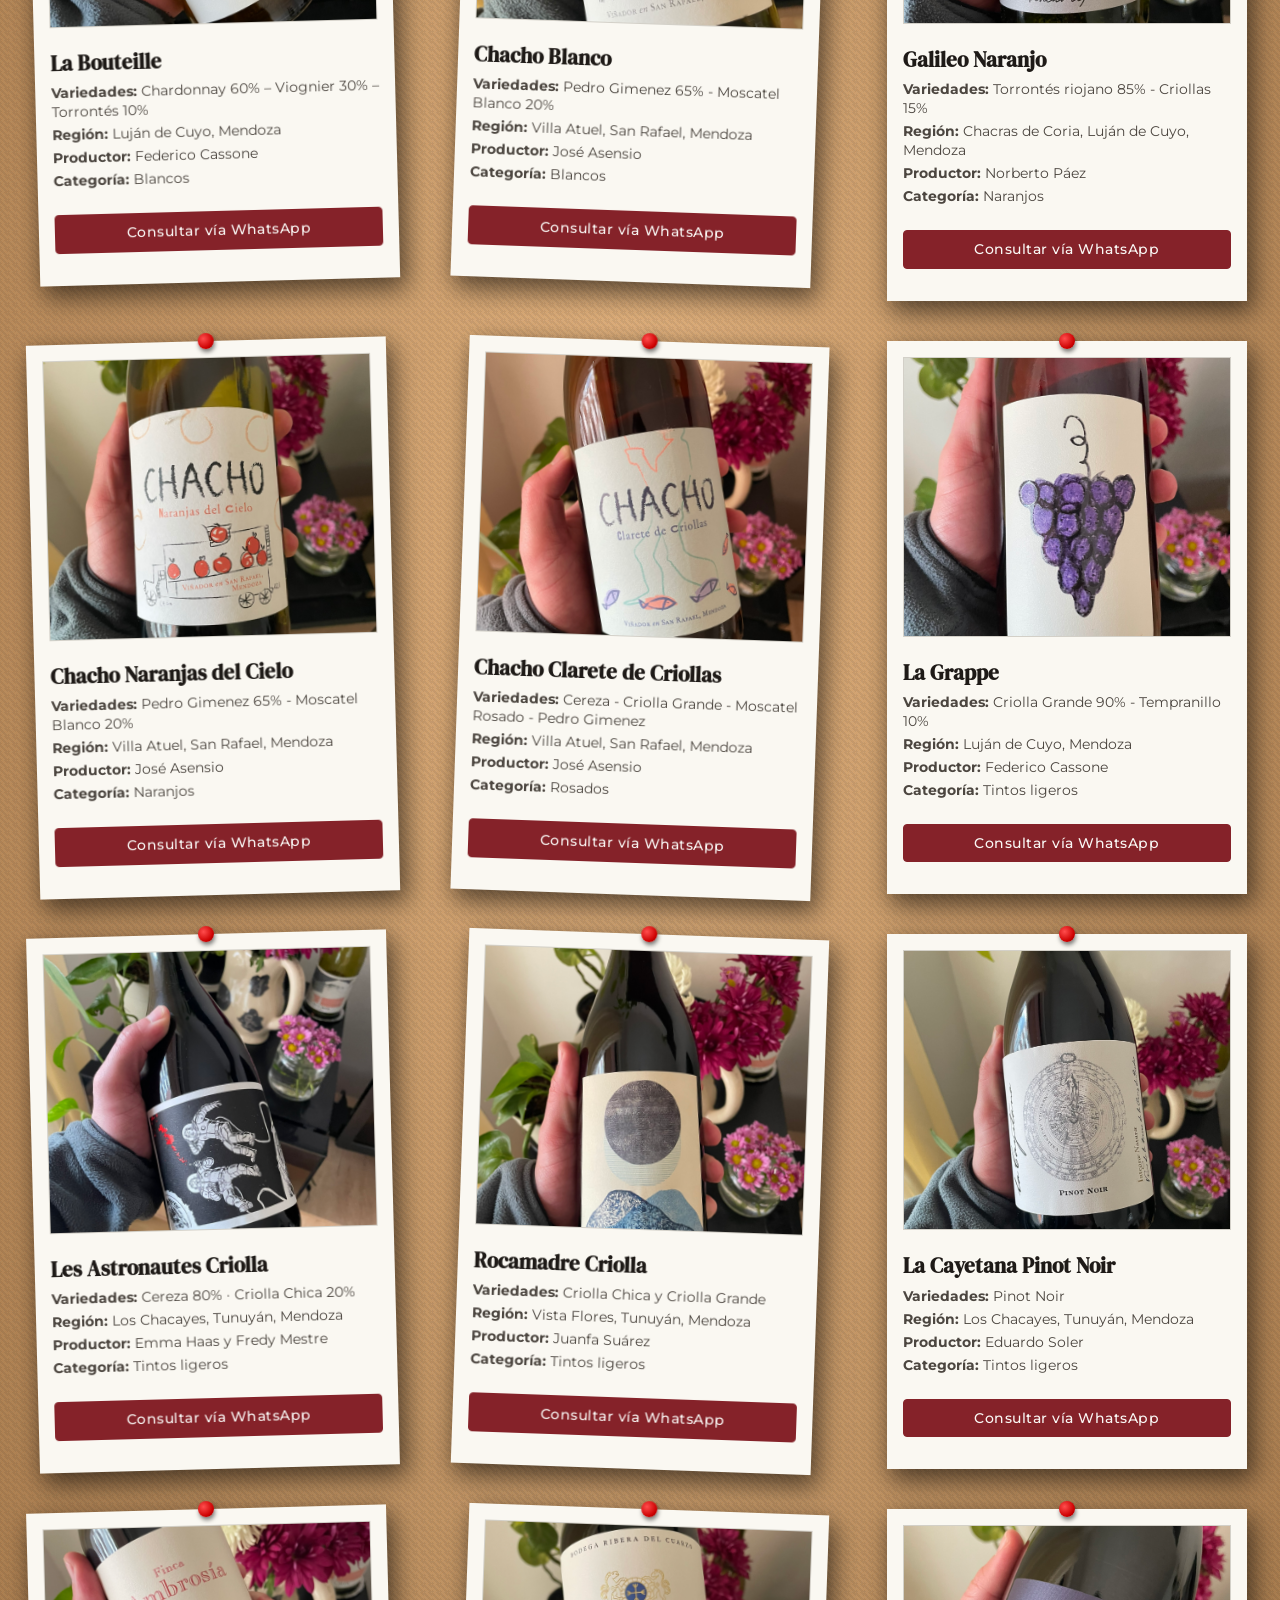
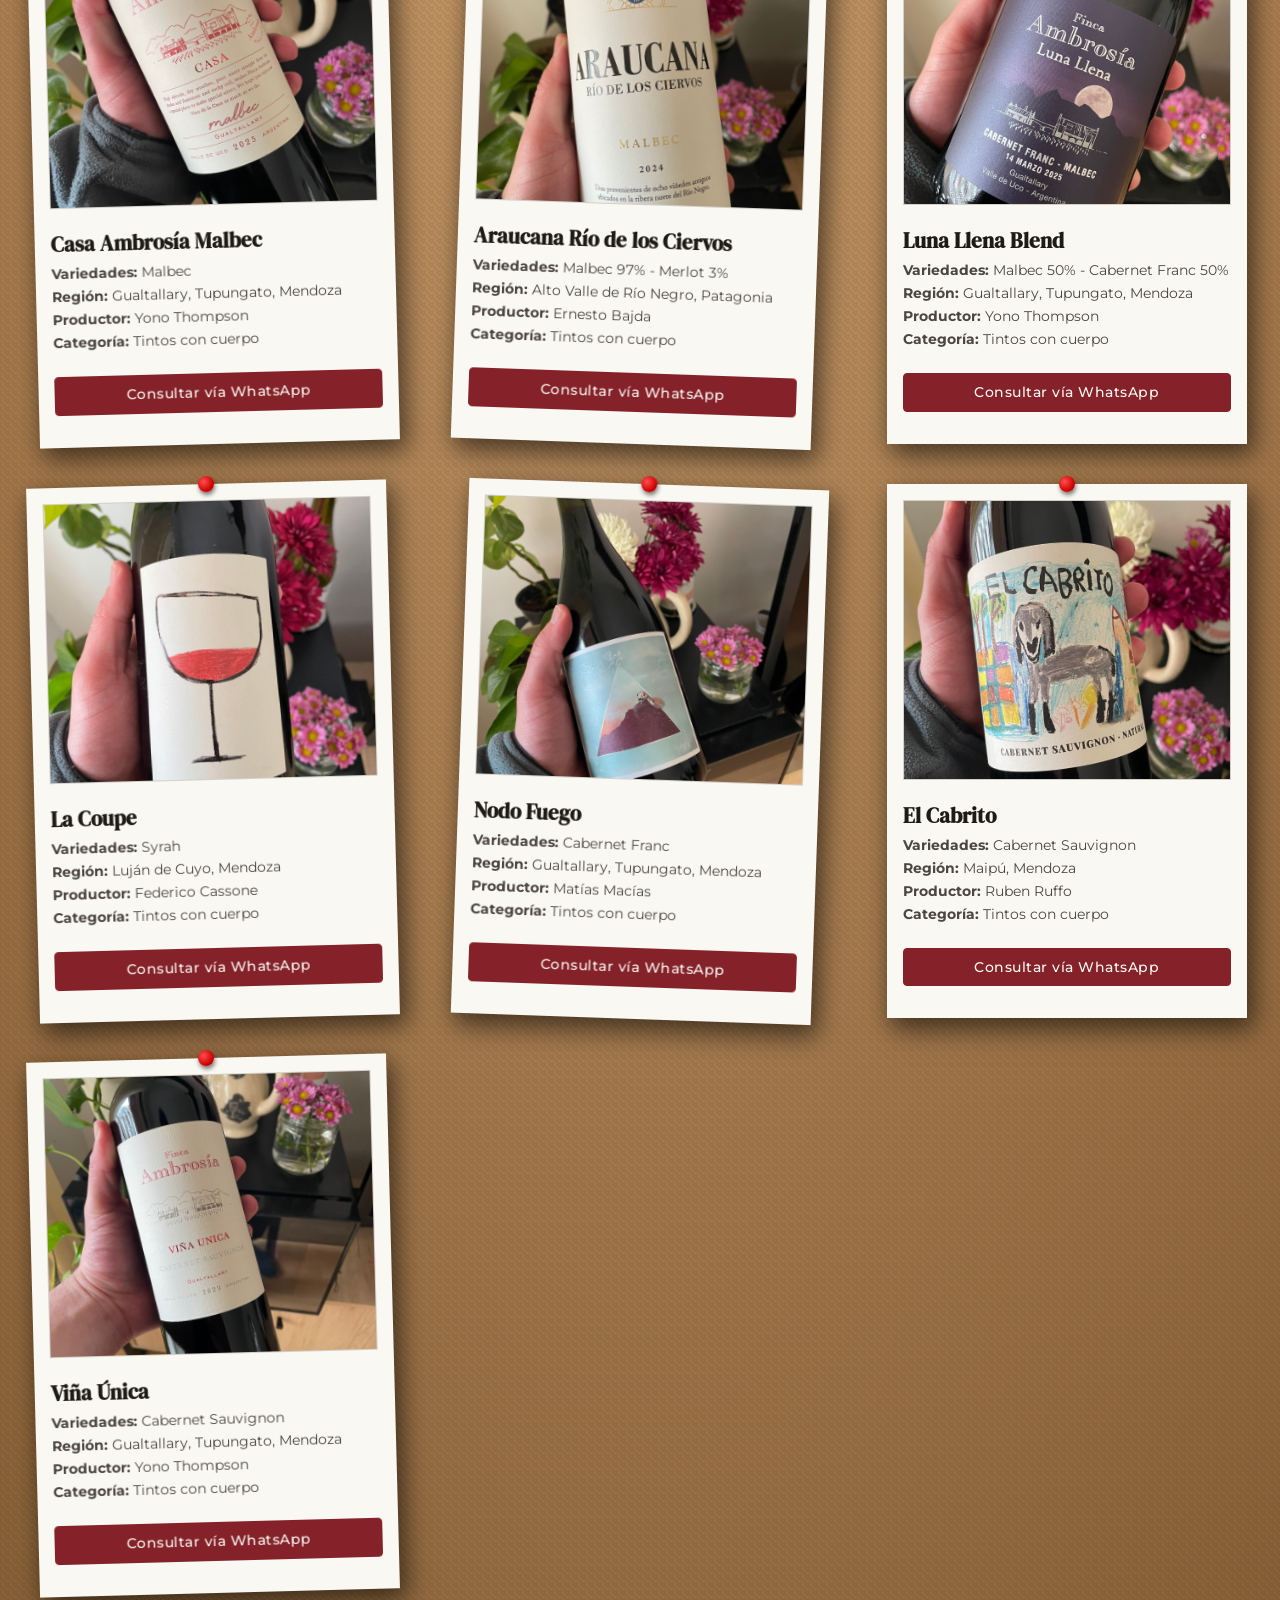
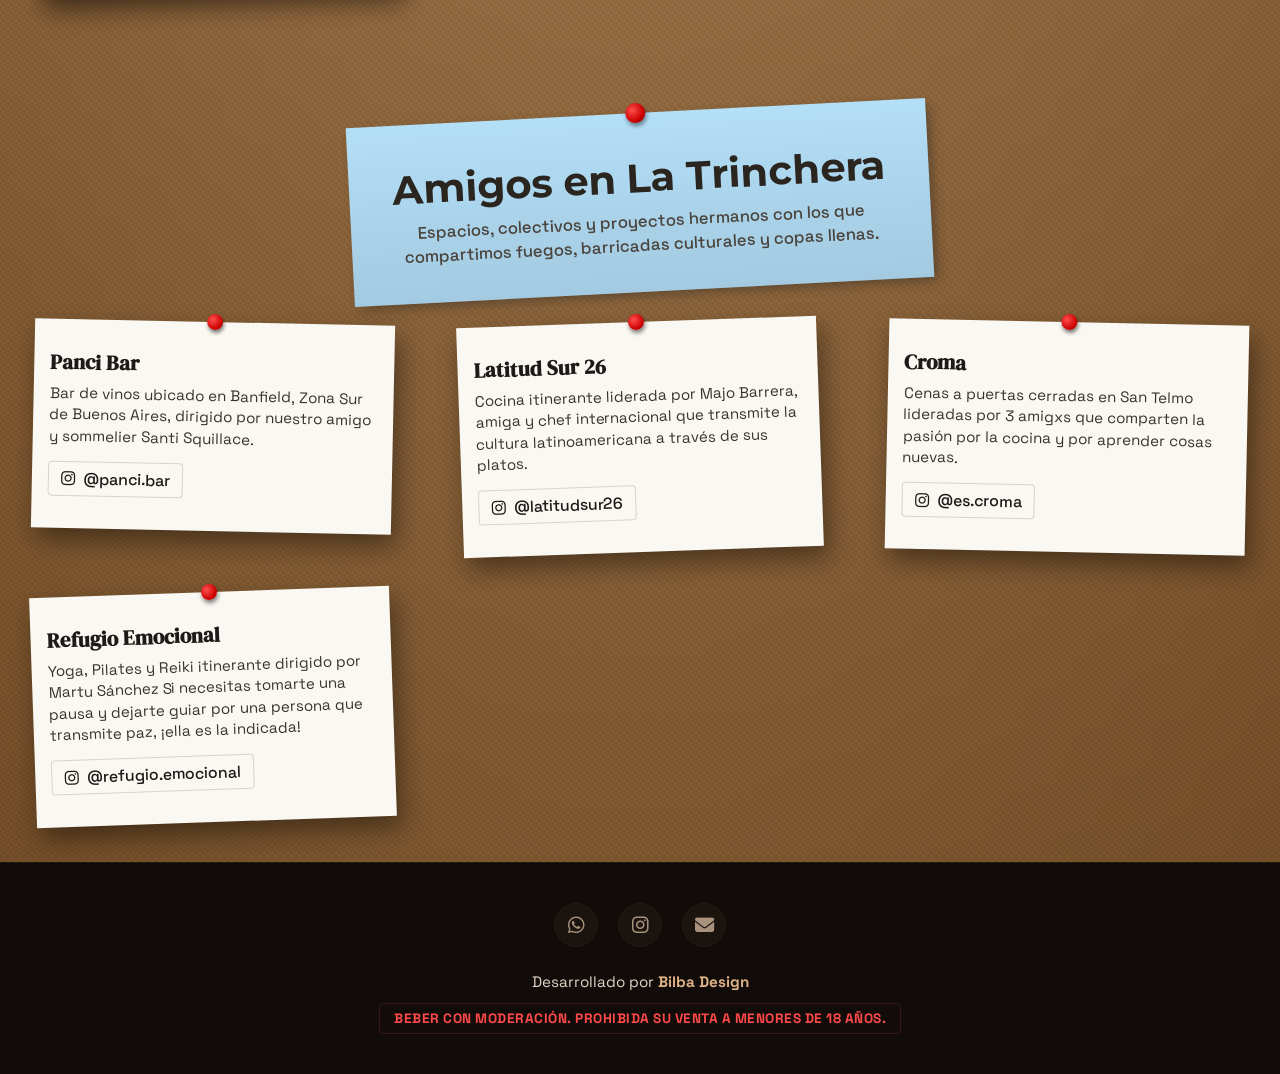
==== commit cce37fda: "cards efecto torcido" ====
--- a/index.html
+++ b/index.html
@@ -92,10 +92,16 @@
             </div> -->
 
             <!-- En el cuerpo de tu index.html ENCUENTROS-->
-<div id="encuentros-container"></div>
+<div id="encuentros-container" class="async-section-loading" aria-busy="true">
+    <div class="loading-grid" aria-hidden="true">
+        <div class="loading-card"><span class="loading-image"></span><span class="loading-line loading-line-title"></span><span class="loading-line"></span></div>
+        <div class="loading-card"><span class="loading-image"></span><span class="loading-line loading-line-title"></span><span class="loading-line"></span></div>
+        <div class="loading-card"><span class="loading-image"></span><span class="loading-line loading-line-title"></span><span class="loading-line"></span></div>
+    </div>
+</div>
 
 <script>
-function initSharedComponents() {
+function initEncuentros() {
     // Carga del Navbar
     fetch('navbar.html')
         .then(res => res.text())
@@ -109,6 +115,7 @@
         .then(res => res.text())
         .then(html => {
             document.getElementById('encuentros-container').innerHTML = html;
+            document.getElementById('encuentros-container').removeAttribute('aria-busy');
 
             const encuentroCards = document.querySelectorAll('#encuentros-container .event-card');
             const isTouchDevice = window.matchMedia('(hover: none), (pointer: coarse)');
@@ -148,7 +155,7 @@
         });
 }
 
-document.addEventListener("DOMContentLoaded", initSharedComponents);
+document.addEventListener("DOMContentLoaded", initEncuentros);
 </script>
 
     <!-- ========================================== -->
@@ -156,7 +163,13 @@
     <!-- ========================================== -->
    
     <!-- El contenedor del Kioskito se cargará aquí -->
-    <div id="kioskito-container"></div>
+    <div id="kioskito-container" class="async-section-loading" aria-busy="true">
+        <div class="loading-grid" aria-hidden="true">
+            <div class="loading-card"><span class="loading-image"></span><span class="loading-line loading-line-title"></span><span class="loading-line"></span></div>
+            <div class="loading-card"><span class="loading-image"></span><span class="loading-line loading-line-title"></span><span class="loading-line"></span></div>
+            <div class="loading-card"><span class="loading-image"></span><span class="loading-line loading-line-title"></span><span class="loading-line"></span></div>
+        </div>
+    </div>
 
     <script src="kioskito/vinos.js"></script>
     <script src="kioskito/kioskito.js"></script>
--- a/estilos.css
+++ b/estilos.css
@@ -232,6 +232,55 @@
     background: transparent !important;
 }
 
+.async-section-loading {
+    min-height: 560px;
+}
+
+.loading-grid {
+    display: grid;
+    grid-template-columns: repeat(3, minmax(0, 1fr));
+    gap: 40px;
+    max-width: 1140px;
+    margin: 0 auto;
+}
+
+.loading-card {
+    height: 440px;
+    padding: 16px 16px 32px;
+    background: rgba(250, 248, 242, 0.75);
+    box-shadow: 5px 12px 24px rgba(0, 0, 0, 0.18);
+}
+
+.loading-image,
+.loading-line {
+    display: block;
+    background: linear-gradient(100deg, rgba(220, 214, 202, 0.55) 25%, rgba(244, 240, 232, 0.85) 45%, rgba(220, 214, 202, 0.55) 65%);
+    background-size: 250% 100%;
+    animation: loading-shimmer 1.4s ease-in-out infinite;
+}
+
+.loading-image {
+    width: 100%;
+    height: 280px;
+}
+
+.loading-line {
+    width: 72%;
+    height: 12px;
+    margin-top: 18px;
+}
+
+.loading-line-title {
+    width: 88%;
+    height: 18px;
+    margin-top: 20px;
+}
+
+@keyframes loading-shimmer {
+    from { background-position: 100% 0; }
+    to { background-position: -100% 0; }
+}
+
 /* Forzar que las cards nunca recorten cosas hacia afuera */
 .event-card, .wine-card, .trinchera-card {
     background-color: #FAF8F2 !important; 
@@ -269,9 +318,9 @@
 }
 
 /* Inclinaciones realistas de las fotos */
-.events-grid .event-card-link:nth-child(odd) .event-card,
+.events-grid .event-card:nth-child(odd),
 .catalog-grid .wine-card:nth-child(3n+1) { transform: rotate(-1.5deg); }
-.events-grid .event-card-link:nth-child(even) .event-card,
+.events-grid .event-card:nth-child(even),
 .catalog-grid .wine-card:nth-child(3n+2) { transform: rotate(2deg); }
 .trinchera-grid .trinchera-card:nth-child(odd) { transform: rotate(1.2deg); }
 .trinchera-grid .trinchera-card:nth-child(even) { transform: rotate(-2deg); }
@@ -545,6 +594,18 @@
         padding: 0;
     }
 
+    .loading-grid {
+        grid-template-columns: minmax(0, 1fr);
+        gap: 35px;
+        padding: 0 10px;
+    }
+
+    .loading-card {
+        width: min(100%, 360px);
+        height: 440px;
+        margin: 0 auto;
+    }
+
     .events-section {
         padding: 40px 12px 32px !important;
     }
@@ -987,6 +1048,38 @@
     .sticker-noviembre {
         width: 92px;
         height: 92px;
+    }
+}
+
+@media (max-width: 768px) {
+    .manifesto-section {
+        padding-bottom: 140px;
+    }
+
+    .manifesto-section .sticker-vinoarg {
+        margin-top: -40px;
+    }
+
+    .manifesto-section .sticker-vinocracia,
+    .manifesto-section .sticker-noviembre {
+        position: absolute;
+        top: auto;
+        bottom: auto;
+        margin: 0;
+    }
+
+    .manifesto-section .sticker-vinocracia {
+        left: calc(50% - 104px);
+        right: auto;
+        bottom: 42px;
+        transform: rotate(-7deg);
+    }
+
+    .manifesto-section .sticker-noviembre {
+        left: calc(50% + 12px);
+        right: auto;
+        bottom: 14px;
+        transform: rotate(6deg);
     }
 }
 /* Asegura que el contenedor de la página independiente use todo el alto disponible */
